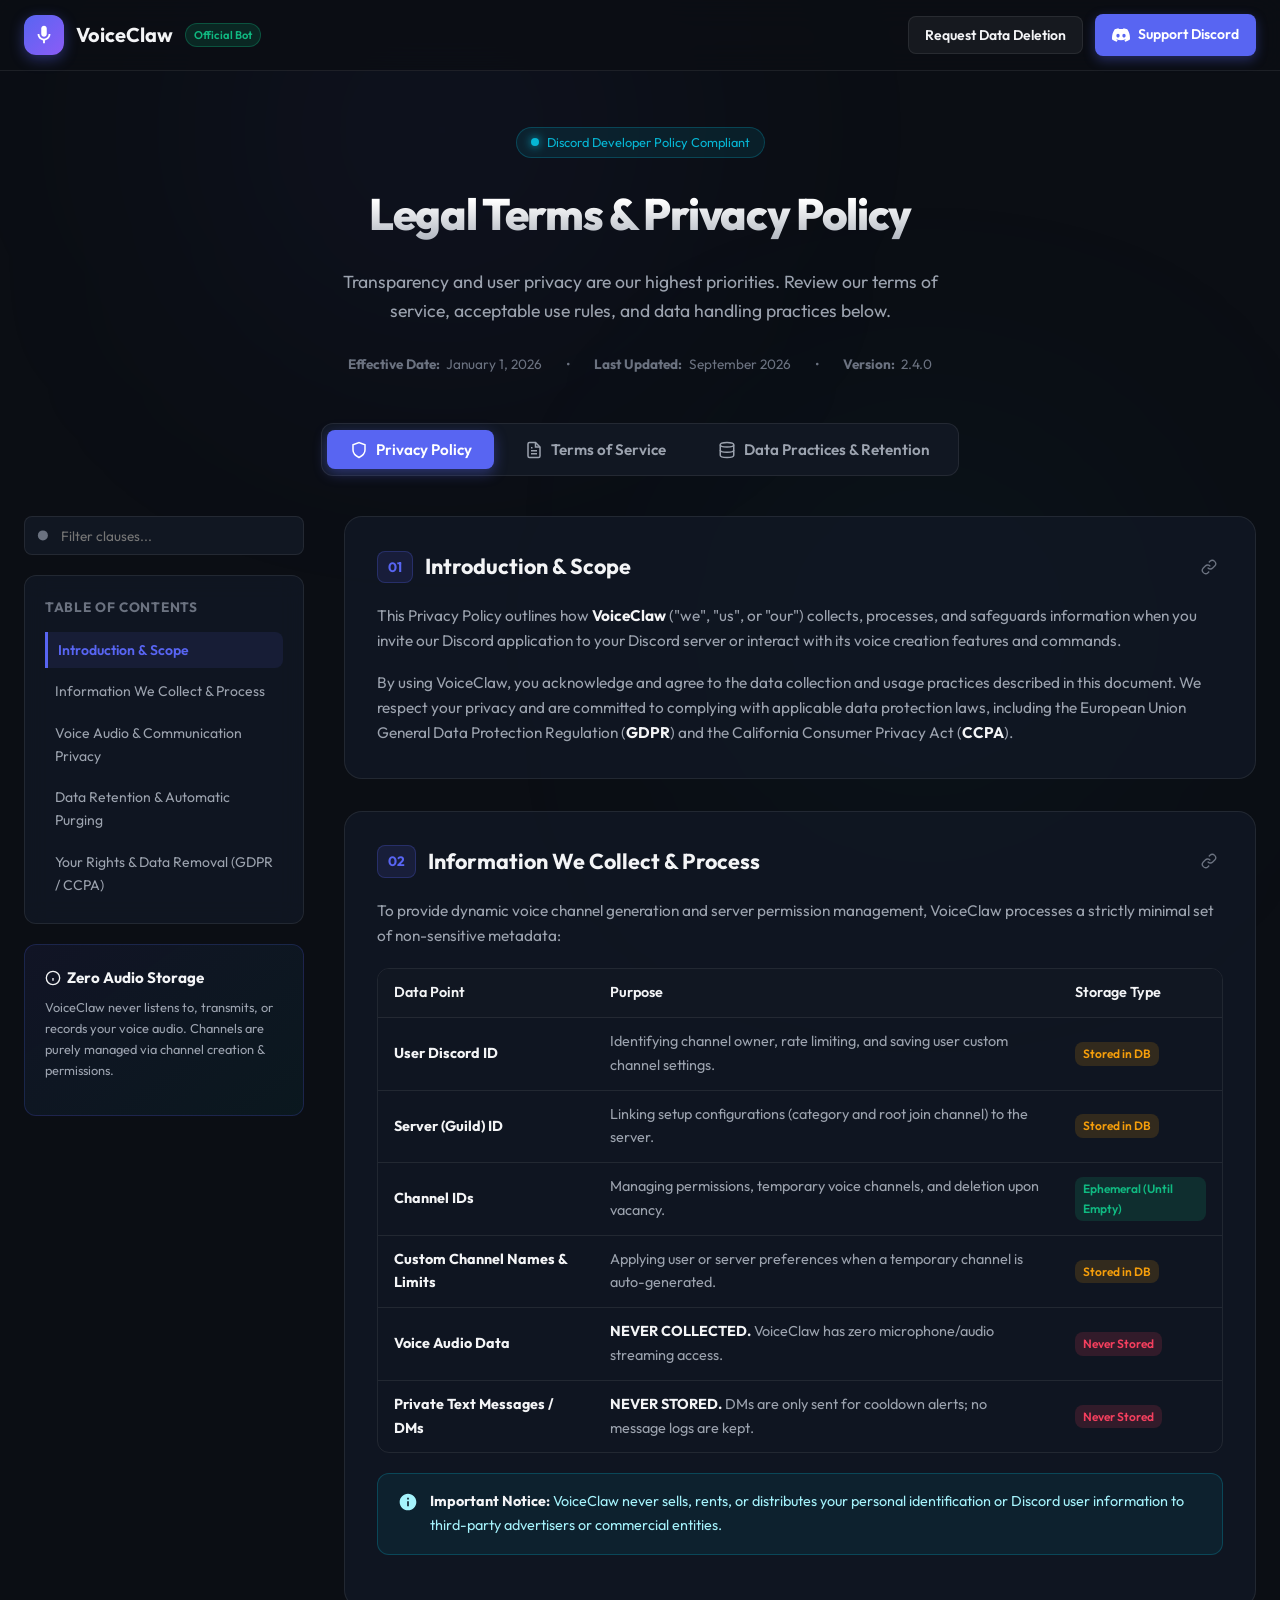
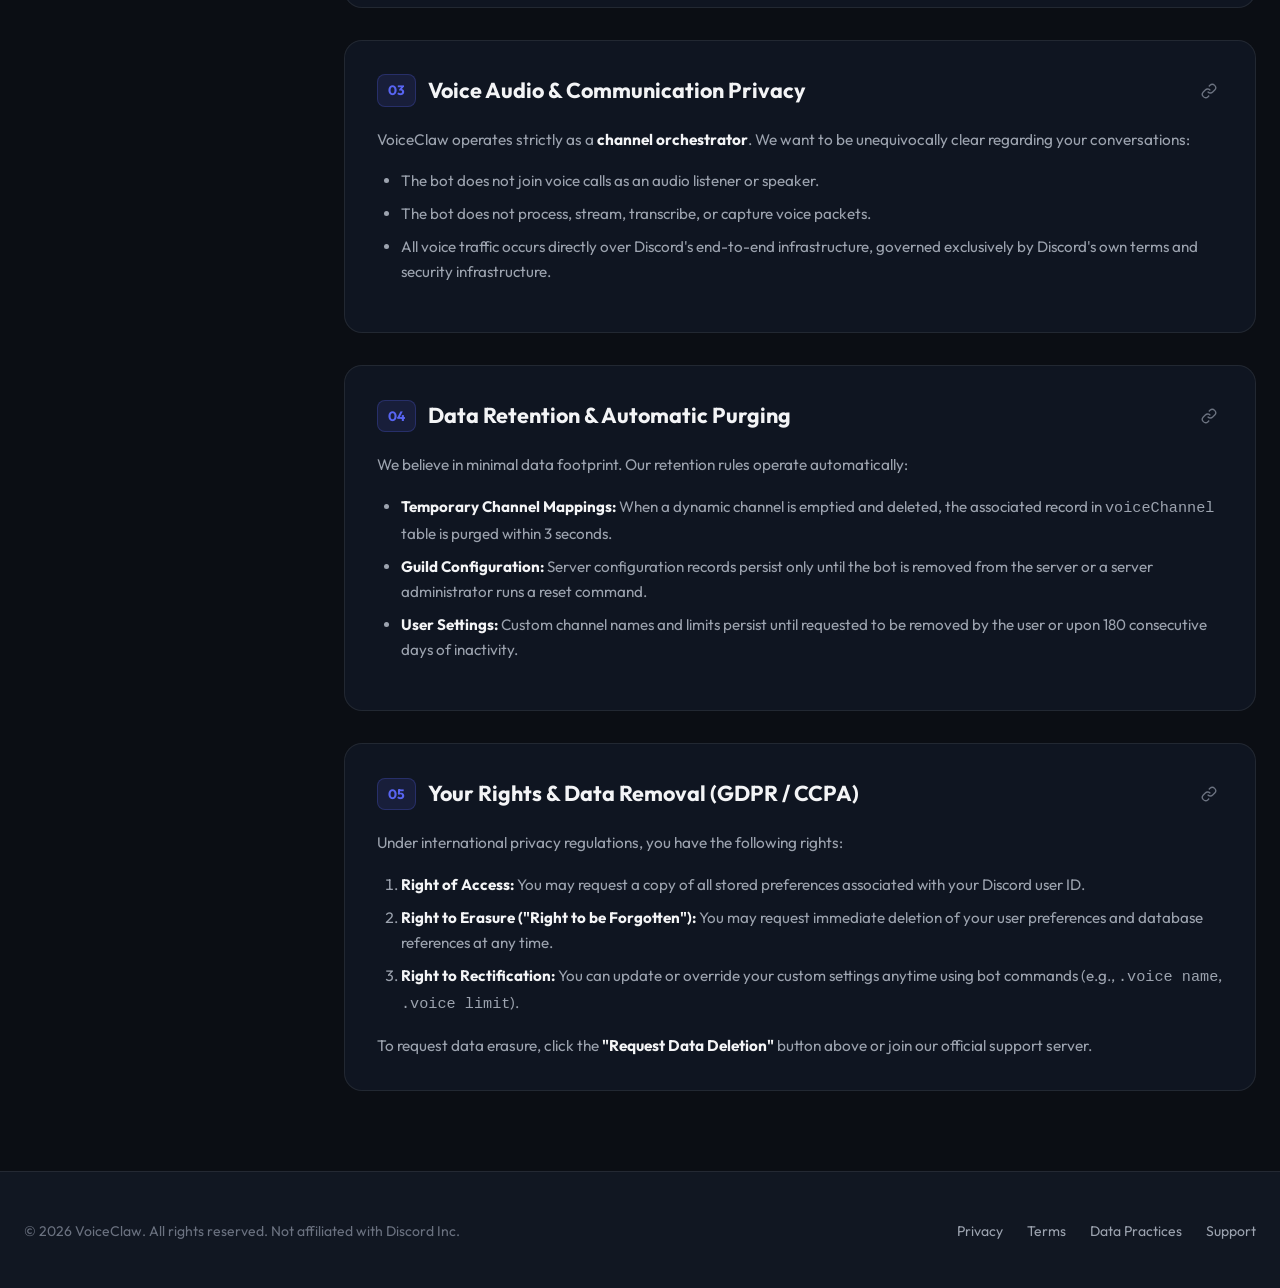
==== index.html @ e0d81328 "Move web files to root for direct Vercel hosting" ====
<!DOCTYPE html>
<html lang="en">
<head>
  <meta charset="UTF-8">
  <meta name="viewport" content="width=device-width, initial-scale=1.0">
  <title>VoiceClaw - Terms of Service & Privacy Policy</title>
  <meta name="description" content="Official Terms of Service and Privacy Policy for VoiceClaw Discord Bot. Learn how we handle your data, voice permissions, and privacy.">
  <link rel="preconnect" href="https://fonts.googleapis.com">
  <link rel="preconnect" href="https://fonts.gstatic.com" crossorigin>
  <link href="https://fonts.googleapis.com/css2?family=Outfit:wght@400;500;600;700;800&family=Inter:wght@400;500;600&display=swap" rel="stylesheet">
  <link rel="stylesheet" href="style.css">
</head>
<body>
  <div class="app-container">
    <!-- Navbar -->
    <header class="navbar">
      <div class="nav-inner">
        <a href="#" class="brand">
          <div class="brand-icon">
            <svg viewBox="0 0 24 24"><path d="M12 14c1.66 0 3-1.34 3-3V5c0-1.66-1.34-3-3-3S9 3.34 9 5v6c0 1.66 1.34 3 3 3z"/><path d="M17 11c0 2.76-2.24 5-5 5s-5-2.24-5-5H5c0 3.53 2.61 6.43 6 6.92V21h2v-3.08c3.39-.49 6-3.39 6-6.92h-2z"/></svg>
          </div>
          <span>VoiceClaw</span>
          <span class="brand-badge">Official Bot</span>
        </a>
        <div class="nav-actions">
          <button class="btn btn-secondary" id="btnOpenDataModal">Request Data Deletion</button>
          <a href="https://discord.gg/y9pgpbt" target="_blank" rel="noopener noreferrer" class="btn btn-primary">
            <svg width="18" height="18" viewBox="0 0 24 24" fill="currentColor"><path d="M20.317 4.37a19.791 19.791 0 0 0-4.885-1.515.074.074 0 0 0-.079.037c-.21.375-.444.864-.608 1.25a18.27 18.27 0 0 0-5.487 0 12.64 12.64 0 0 0-.617-1.25.077.077 0 0 0-.079-.037A19.736 19.736 0 0 0 3.677 4.37a.07.07 0 0 0-.032.027C.533 9.046-.32 13.58.099 18.057a.082.082 0 0 0 .031.057 19.9 19.9 0 0 0 5.993 3.03.078.078 0 0 0 .084-.028 14.09 14.09 0 0 0 1.226-1.994.076.076 0 0 0-.041-.106 13.107 13.107 0 0 1-1.872-.892.077.077 0 0 1-.008-.128 10.2 10.2 0 0 0 .372-.292.074.074 0 0 1 .077-.01c3.929 1.793 8.18 1.793 12.061 0a.074.074 0 0 1 .078.01c.12.098.246.198.373.292a.077.077 0 0 1-.006.127 12.299 12.299 0 0 1-1.873.893.077.077 0 0 0-.041.107c.36.698.772 1.362 1.225 1.993a.076.076 0 0 0 .084.028 19.839 19.839 0 0 0 6.002-3.03.077.077 0 0 0 .032-.054c.5-5.177-.838-9.674-3.549-13.66a.061.061 0 0 0-.031-.028zM8.02 15.33c-1.183 0-2.157-1.085-2.157-2.419 0-1.333.956-2.419 2.157-2.419 1.21 0 2.176 1.096 2.157 2.42 0 1.333-.956 2.418-2.157 2.418zm7.975 0c-1.183 0-2.157-1.085-2.157-2.419 0-1.333.955-2.419 2.157-2.419 1.21 0 2.176 1.096 2.157 2.42 0 1.333-.946 2.418-2.157 2.418z"/></svg>
            Support Discord
          </a>
        </div>
      </div>
    </header>

    <!-- Hero Section -->
    <section class="hero">
      <div class="hero-pill">
        <span class="pulse-dot"></span>
        Discord Developer Policy Compliant
      </div>
      <h1>Legal Terms & Privacy Policy</h1>
      <p>Transparency and user privacy are our highest priorities. Review our terms of service, acceptable use rules, and data handling practices below.</p>
      
      <div class="hero-meta">
        <span><strong>Effective Date:</strong> January 1, 2026</span>
        <span>•</span>
        <span><strong>Last Updated:</strong> September 2026</span>
        <span>•</span>
        <span><strong>Version:</strong> 2.4.0</span>
      </div>
    </section>

    <!-- Navigation Tabs -->
    <div class="tabs-wrapper">
      <div class="tabs-bar">
        <button class="tab-btn active" data-tab="privacy">
          <svg width="18" height="18" viewBox="0 0 24 24" fill="none" stroke="currentColor" stroke-width="2"><path d="M12 22s8-4 8-10V5l-8-3-8 3v7c0 6 8 10 8 10z"/></svg>
          Privacy Policy
        </button>
        <button class="tab-btn" data-tab="terms">
          <svg width="18" height="18" viewBox="0 0 24 24" fill="none" stroke="currentColor" stroke-width="2"><path d="M14 2H6a2 2 0 0 0-2 2v16a2 2 0 0 0 2 2h12a2 2 0 0 0 2-2V8z"/><polyline points="14 2 14 8 20 8"/><line x1="16" y1="13" x2="8" y2="13"/><line x1="16" y1="17" x2="8" y2="17"/><polyline points="10 9 9 9 8 9"/></svg>
          Terms of Service
        </button>
        <button class="tab-btn" data-tab="data-practices">
          <svg width="18" height="18" viewBox="0 0 24 24" fill="none" stroke="currentColor" stroke-width="2"><ellipse cx="12" cy="5" rx="9" ry="3"/><path d="M21 12c0 1.66-4 3-9 3s-9-1.34-9-3"/><path d="M3 5v14c0 1.66 4 3 9 3s9-1.34 9-3V5"/></svg>
          Data Practices & Retention
        </button>
      </div>
    </div>

    <!-- Main Content Layout -->
    <main class="content-layout">
      <!-- Sticky Sidebar -->
      <aside class="sidebar">
        <div class="search-box">
          <svg viewBox="0 0 24 24"><circle cx="11" cy="11" r="8"/><line x1="21" y1="21" x2="16.65" y2="16.65"/></svg>
          <input type="text" id="policySearch" placeholder="Filter clauses...">
        </div>

        <div class="toc-card">
          <h3 id="tocTitle">Table of Contents</h3>
          <ul class="toc-list" id="tocList">
            <!-- Dynamic TOC items populated via JS -->
          </ul>
        </div>

        <div class="sidebar-summary-card">
          <h4>
            <svg width="16" height="16" viewBox="0 0 24 24" fill="none" stroke="currentColor" stroke-width="2"><circle cx="12" cy="12" r="10"/><line x1="12" y1="16" x2="12" y2="12"/><line x1="12" y1="8" x2="12.01" y2="8"/></svg>
            Zero Audio Storage
          </h4>
          <p>VoiceClaw never listens to, transmits, or records your voice audio. Channels are purely managed via channel creation & permissions.</p>
        </div>
      </aside>

      <!-- Document Content Panels -->
      <div class="document-container">
        
        <!-- PRIVACY POLICY PANE -->
        <section class="doc-pane active" id="pane-privacy">
          
          <div class="policy-card" id="priv-intro">
            <div class="card-header">
              <div class="card-title-group">
                <span class="section-number">01</span>
                <h2>Introduction & Scope</h2>
              </div>
              <button class="copy-anchor" title="Copy Section Link" data-anchor="priv-intro">
                <svg width="16" height="16" viewBox="0 0 24 24" fill="none" stroke="currentColor" stroke-width="2"><path d="M10 13a5 5 0 0 0 7.54.54l3-3a5 5 0 0 0-7.07-7.07l-1.72 1.71"/><path d="M14 11a5 5 0 0 0-7.54-.54l-3 3a5 5 0 0 0 7.07 7.07l1.71-1.71"/></svg>
              </button>
            </div>
            <div class="card-body">
              <p>This Privacy Policy outlines how <strong>VoiceClaw</strong> ("we", "us", or "our") collects, processes, and safeguards information when you invite our Discord application to your Discord server or interact with its voice creation features and commands.</p>
              <p>By using VoiceClaw, you acknowledge and agree to the data collection and usage practices described in this document. We respect your privacy and are committed to complying with applicable data protection laws, including the European Union General Data Protection Regulation (<strong>GDPR</strong>) and the California Consumer Privacy Act (<strong>CCPA</strong>).</p>
            </div>
          </div>

          <div class="policy-card" id="priv-data-collected">
            <div class="card-header">
              <div class="card-title-group">
                <span class="section-number">02</span>
                <h2>Information We Collect & Process</h2>
              </div>
              <button class="copy-anchor" title="Copy Section Link" data-anchor="priv-data-collected">
                <svg width="16" height="16" viewBox="0 0 24 24" fill="none" stroke="currentColor" stroke-width="2"><path d="M10 13a5 5 0 0 0 7.54.54l3-3a5 5 0 0 0-7.07-7.07l-1.72 1.71"/><path d="M14 11a5 5 0 0 0-7.54-.54l-3 3a5 5 0 0 0 7.07 7.07l1.71-1.71"/></svg>
              </button>
            </div>
            <div class="card-body">
              <p>To provide dynamic voice channel generation and server permission management, VoiceClaw processes a strictly minimal set of non-sensitive metadata:</p>
              <div class="data-table-container">
                <table class="data-table">
                  <thead>
                    <tr>
                      <th>Data Point</th>
                      <th>Purpose</th>
                      <th>Storage Type</th>
                    </tr>
                  </thead>
                  <tbody>
                    <tr>
                      <td><strong>User Discord ID</strong></td>
                      <td>Identifying channel owner, rate limiting, and saving user custom channel settings.</td>
                      <td><span class="tag tag-stored">Stored in DB</span></td>
                    </tr>
                    <tr>
                      <td><strong>Server (Guild) ID</strong></td>
                      <td>Linking setup configurations (category and root join channel) to the server.</td>
                      <td><span class="tag tag-stored">Stored in DB</span></td>
                    </tr>
                    <tr>
                      <td><strong>Channel IDs</strong></td>
                      <td>Managing permissions, temporary voice channels, and deletion upon vacancy.</td>
                      <td><span class="tag tag-ephemeral">Ephemeral (Until Empty)</span></td>
                    </tr>
                    <tr>
                      <td><strong>Custom Channel Names & Limits</strong></td>
                      <td>Applying user or server preferences when a temporary channel is auto-generated.</td>
                      <td><span class="tag tag-stored">Stored in DB</span></td>
                    </tr>
                    <tr>
                      <td><strong>Voice Audio Data</strong></td>
                      <td><strong>NEVER COLLECTED.</strong> VoiceClaw has zero microphone/audio streaming access.</td>
                      <td><span class="tag tag-never">Never Stored</span></td>
                    </tr>
                    <tr>
                      <td><strong>Private Text Messages / DMs</strong></td>
                      <td><strong>NEVER STORED.</strong> DMs are only sent for cooldown alerts; no message logs are kept.</td>
                      <td><span class="tag tag-never">Never Stored</span></td>
                    </tr>
                  </tbody>
                </table>
              </div>
              <div class="callout callout-info">
                <svg viewBox="0 0 24 24" fill="currentColor"><path d="M12 2C6.48 2 2 6.48 2 12s4.48 10 10 10 10-4.48 10-10S17.52 2 12 2zm1 15h-2v-6h2v6zm0-8h-2V7h2v2z"/></svg>
                <div><strong>Important Notice:</strong> VoiceClaw never sells, rents, or distributes your personal identification or Discord user information to third-party advertisers or commercial entities.</div>
              </div>
            </div>
          </div>

          <div class="policy-card" id="priv-audio-statement">
            <div class="card-header">
              <div class="card-title-group">
                <span class="section-number">03</span>
                <h2>Voice Audio & Communication Privacy</h2>
              </div>
              <button class="copy-anchor" title="Copy Section Link" data-anchor="priv-audio-statement">
                <svg width="16" height="16" viewBox="0 0 24 24" fill="none" stroke="currentColor" stroke-width="2"><path d="M10 13a5 5 0 0 0 7.54.54l3-3a5 5 0 0 0-7.07-7.07l-1.72 1.71"/><path d="M14 11a5 5 0 0 0-7.54-.54l-3 3a5 5 0 0 0 7.07 7.07l1.71-1.71"/></svg>
              </button>
            </div>
            <div class="card-body">
              <p>VoiceClaw operates strictly as a <strong>channel orchestrator</strong>. We want to be unequivocally clear regarding your conversations:</p>
              <ul>
                <li>The bot does not join voice calls as an audio listener or speaker.</li>
                <li>The bot does not process, stream, transcribe, or capture voice packets.</li>
                <li>All voice traffic occurs directly over Discord's end-to-end infrastructure, governed exclusively by Discord's own terms and security infrastructure.</li>
              </ul>
            </div>
          </div>

          <div class="policy-card" id="priv-data-retention">
            <div class="card-header">
              <div class="card-title-group">
                <span class="section-number">04</span>
                <h2>Data Retention & Automatic Purging</h2>
              </div>
              <button class="copy-anchor" title="Copy Section Link" data-anchor="priv-data-retention">
                <svg width="16" height="16" viewBox="0 0 24 24" fill="none" stroke="currentColor" stroke-width="2"><path d="M10 13a5 5 0 0 0 7.54.54l3-3a5 5 0 0 0-7.07-7.07l-1.72 1.71"/><path d="M14 11a5 5 0 0 0-7.54-.54l-3 3a5 5 0 0 0 7.07 7.07l1.71-1.71"/></svg>
              </button>
            </div>
            <div class="card-body">
              <p>We believe in minimal data footprint. Our retention rules operate automatically:</p>
              <ul>
                <li><strong>Temporary Channel Mappings:</strong> When a dynamic channel is emptied and deleted, the associated record in <code>voiceChannel</code> table is purged within 3 seconds.</li>
                <li><strong>Guild Configuration:</strong> Server configuration records persist only until the bot is removed from the server or a server administrator runs a reset command.</li>
                <li><strong>User Settings:</strong> Custom channel names and limits persist until requested to be removed by the user or upon 180 consecutive days of inactivity.</li>
              </ul>
            </div>
          </div>

          <div class="policy-card" id="priv-user-rights">
            <div class="card-header">
              <div class="card-title-group">
                <span class="section-number">05</span>
                <h2>Your Rights & Data Removal (GDPR / CCPA)</h2>
              </div>
              <button class="copy-anchor" title="Copy Section Link" data-anchor="priv-user-rights">
                <svg width="16" height="16" viewBox="0 0 24 24" fill="none" stroke="currentColor" stroke-width="2"><path d="M10 13a5 5 0 0 0 7.54.54l3-3a5 5 0 0 0-7.07-7.07l-1.72 1.71"/><path d="M14 11a5 5 0 0 0-7.54-.54l-3 3a5 5 0 0 0 7.07 7.07l1.71-1.71"/></svg>
              </button>
            </div>
            <div class="card-body">
              <p>Under international privacy regulations, you have the following rights:</p>
              <ol>
                <li><strong>Right of Access:</strong> You may request a copy of all stored preferences associated with your Discord user ID.</li>
                <li><strong>Right to Erasure ("Right to be Forgotten"):</strong> You may request immediate deletion of your user preferences and database references at any time.</li>
                <li><strong>Right to Rectification:</strong> You can update or override your custom settings anytime using bot commands (e.g., <code>.voice name</code>, <code>.voice limit</code>).</li>
              </ol>
              <p>To request data erasure, click the <strong>"Request Data Deletion"</strong> button above or join our official support server.</p>
            </div>
          </div>

        </section>

        <!-- TERMS OF SERVICE PANE -->
        <section class="doc-pane" id="pane-terms">
          
          <div class="policy-card" id="terms-agreement">
            <div class="card-header">
              <div class="card-title-group">
                <span class="section-number">01</span>
                <h2>Agreement to Terms</h2>
              </div>
              <button class="copy-anchor" title="Copy Section Link" data-anchor="terms-agreement">
                <svg width="16" height="16" viewBox="0 0 24 24" fill="none" stroke="currentColor" stroke-width="2"><path d="M10 13a5 5 0 0 0 7.54.54l3-3a5 5 0 0 0-7.07-7.07l-1.72 1.71"/><path d="M14 11a5 5 0 0 0-7.54-.54l-3 3a5 5 0 0 0 7.07 7.07l1.71-1.71"/></svg>
              </button>
            </div>
            <div class="card-body">
              <p>By adding the <strong>VoiceClaw</strong> bot to your Discord server or utilizing its features, commands, and automated voice channels, you agree to be bound by these Terms of Service. If you disagree with any part of these terms, you must remove the bot from your server and cease use of the service immediately.</p>
              <p>These terms operate alongside and subject to <a href="https://discord.com/terms" target="_blank" rel="noopener noreferrer" style="color:var(--accent-discord);">Discord's Terms of Service</a> and <a href="https://discord.com/guidelines" target="_blank" rel="noopener noreferrer" style="color:var(--accent-discord);">Discord's Community Guidelines</a>.</p>
            </div>
          </div>

          <div class="policy-card" id="terms-acceptable-use">
            <div class="card-header">
              <div class="card-title-group">
                <span class="section-number">02</span>
                <h2>Acceptable Use & Prohibited Conduct</h2>
              </div>
              <button class="copy-anchor" title="Copy Section Link" data-anchor="terms-acceptable-use">
                <svg width="16" height="16" viewBox="0 0 24 24" fill="none" stroke="currentColor" stroke-width="2"><path d="M10 13a5 5 0 0 0 7.54.54l3-3a5 5 0 0 0-7.07-7.07l-1.72 1.71"/><path d="M14 11a5 5 0 0 0-7.54-.54l-3 3a5 5 0 0 0 7.07 7.07l1.71-1.71"/></svg>
              </button>
            </div>
            <div class="card-body">
              <p>When using VoiceClaw, you agree not to engage in any of the following activities:</p>
              <ul>
                <li><strong>Abuse & Spamming:</strong> Rapidly triggering join-to-create channels with automated scripts or macros in order to crash the bot, spam server audit logs, or flood Discord API rate limits.</li>
                <li><strong>Harmful or Illegal Content:</strong> Setting temporary voice channel names containing hate speech, harassment, sexually explicit wording, promotion of self-harm, or illegal material.</li>
                <li><strong>Reverse Engineering:</strong> Attempting to disrupt, exploit, inject malicious SQL code, or circumvent the bot's cooldown restrictions.</li>
                <li><strong>Violation of Discord Guidelines:</strong> Using VoiceClaw channels to host or facilitate activities that violate Discord Community Guidelines.</li>
              </ul>
              <div class="callout callout-warning">
                <svg viewBox="0 0 24 24" fill="currentColor"><path d="M1 21h22L12 2 1 21zm12-3h-2v-2h2v2zm0-4h-2v-4h2v4z"/></svg>
                <div>Violating acceptable use rules may result in server blacklisting, bot command timeouts, or referral to Discord Trust & Safety.</div>
              </div>
            </div>
          </div>

          <div class="policy-card" id="terms-owner-responsibility">
            <div class="card-header">
              <div class="card-title-group">
                <span class="section-number">03</span>
                <h2>Server Owner Responsibilities</h2>
              </div>
              <button class="copy-anchor" title="Copy Section Link" data-anchor="terms-owner-responsibility">
                <svg width="16" height="16" viewBox="0 0 24 24" fill="none" stroke="currentColor" stroke-width="2"><path d="M10 13a5 5 0 0 0 7.54.54l3-3a5 5 0 0 0-7.07-7.07l-1.72 1.71"/><path d="M14 11a5 5 0 0 0-7.54-.54l-3 3a5 5 0 0 0 7.07 7.07l1.71-1.71"/></svg>
              </button>
            </div>
            <div class="card-body">
              <p>Server owners and administrators are solely responsible for:</p>
              <ul>
                <li>Granting the bot adequate permissions (Manage Channels, Move Members, View Channels) necessary for proper execution.</li>
                <li>Moderating the names and behavior of users inside channels created within their server.</li>
                <li>Ensuring their server rules align with acceptable usage of dynamic voice channels.</li>
              </ul>
            </div>
          </div>

          <div class="policy-card" id="terms-availability">
            <div class="card-header">
              <div class="card-title-group">
                <span class="section-number">04</span>
                <h2>Service Availability & Modifications</h2>
              </div>
              <button class="copy-anchor" title="Copy Section Link" data-anchor="terms-availability">
                <svg width="16" height="16" viewBox="0 0 24 24" fill="none" stroke="currentColor" stroke-width="2"><path d="M10 13a5 5 0 0 0 7.54.54l3-3a5 5 0 0 0-7.07-7.07l-1.72 1.71"/><path d="M14 11a5 5 0 0 0-7.54-.54l-3 3a5 5 0 0 0 7.07 7.07l1.71-1.71"/></svg>
              </button>
            </div>
            <div class="card-body">
              <p>VoiceClaw is provided on an "as is" and "as available" basis. While we strive for 99.9% uptime, we do not guarantee uninterrupted, bug-free, or continuous operation. Service may be temporarily paused for maintenance, database optimization, or Discord API outages.</p>
              <p>We reserve the right to modify, upgrade, or deprecate features of the bot at our discretion without prior individual notice.</p>
            </div>
          </div>

          <div class="policy-card" id="terms-liability">
            <div class="card-header">
              <div class="card-title-group">
                <span class="section-number">05</span>
                <h2>Limitation of Liability</h2>
              </div>
              <button class="copy-anchor" title="Copy Section Link" data-anchor="terms-liability">
                <svg width="16" height="16" viewBox="0 0 24 24" fill="none" stroke="currentColor" stroke-width="2"><path d="M10 13a5 5 0 0 0 7.54.54l3-3a5 5 0 0 0-7.07-7.07l-1.72 1.71"/><path d="M14 11a5 5 0 0 0-7.54-.54l-3 3a5 5 0 0 0 7.07 7.07l1.71-1.71"/></svg>
              </button>
            </div>
            <div class="card-body">
              <p>To the maximum extent permitted by applicable law, the developers and maintainers of VoiceClaw shall not be held liable for any direct, indirect, incidental, special, or consequential damages resulting from:</p>
              <ul>
                <li>The use or inability to use the bot.</li>
                <li>Accidental channel deletion or permission misconfigurations executed by server staff.</li>
                <li>Discord API outages or interruptions beyond our control.</li>
              </ul>
            </div>
          </div>

        </section>

        <!-- DATA PRACTICES PANE -->
        <section class="doc-pane" id="pane-data-practices">
          
          <div class="policy-card" id="sec-architecture">
            <div class="card-header">
              <div class="card-title-group">
                <span class="section-number">01</span>
                <h2>Database Architecture & Security</h2>
              </div>
              <button class="copy-anchor" title="Copy Section Link" data-anchor="sec-architecture">
                <svg width="16" height="16" viewBox="0 0 24 24" fill="none" stroke="currentColor" stroke-width="2"><path d="M10 13a5 5 0 0 0 7.54.54l3-3a5 5 0 0 0-7.07-7.07l-1.72 1.71"/><path d="M14 11a5 5 0 0 0-7.54-.54l-3 3a5 5 0 0 0 7.07 7.07l1.71-1.71"/></svg>
              </button>
            </div>
            <div class="card-body">
              <p>The bot stores relational metadata in an isolated, secure database. Access is strictly restricted to automated bot operations using parameterized queries, preventing SQL injection vulnerabilities.</p>
              <div class="callout callout-success">
                <svg viewBox="0 0 24 24" fill="currentColor"><path d="M12 1L3 5v6c0 5.55 3.84 10.74 9 12 5.16-1.26 9-6.45 9-12V5l-9-4zm-2 16l-4-4 1.41-1.41L10 14.17l6.59-6.59L18 9l-8 8z"/></svg>
                <div>No plaintext passwords, sensitive Discord tokens, or payment details are ever touched or stored by VoiceClaw.</div>
              </div>
            </div>
          </div>

          <div class="policy-card" id="sec-permissions">
            <div class="card-header">
              <div class="card-title-group">
                <span class="section-number">02</span>
                <h2>Discord Bot Permissions Explained</h2>
              </div>
              <button class="copy-anchor" title="Copy Section Link" data-anchor="sec-permissions">
                <svg width="16" height="16" viewBox="0 0 24 24" fill="none" stroke="currentColor" stroke-width="2"><path d="M10 13a5 5 0 0 0 7.54.54l3-3a5 5 0 0 0-7.07-7.07l-1.72 1.71"/><path d="M14 11a5 5 0 0 0-7.54-.54l-3 3a5 5 0 0 0 7.07 7.07l1.71-1.71"/></svg>
              </button>
            </div>
            <div class="card-body">
              <p>When inviting VoiceClaw, the bot requests specific Discord OAuth2 permissions. Here is why each is required:</p>
              <ul>
                <li><strong>Manage Channels:</strong> Used to dynamically create temporary voice channels under your specified category and delete them once empty.</li>
                <li><strong>Move Members:</strong> Automatically moves the user from the "Join to Create" channel directly into their newly created temporary channel.</li>
                <li><strong>Manage Permissions:</strong> Allows the owner to run <code>.voice lock</code>, <code>.voice unlock</code>, <code>.voice permit</code>, and <code>.voice reject</code>.</li>
                <li><strong>Send Messages & Embed Links:</strong> Sends control instructions, embed guides, and responses to command executions.</li>
              </ul>
            </div>
          </div>

          <div class="policy-card" id="sec-contact">
            <div class="card-header">
              <div class="card-title-group">
                <span class="section-number">03</span>
                <h2>Contact Information</h2>
              </div>
              <button class="copy-anchor" title="Copy Section Link" data-anchor="sec-contact">
                <svg width="16" height="16" viewBox="0 0 24 24" fill="none" stroke="currentColor" stroke-width="2"><path d="M10 13a5 5 0 0 0 7.54.54l3-3a5 5 0 0 0-7.07-7.07l-1.72 1.71"/><path d="M14 11a5 5 0 0 0-7.54-.54l-3 3a5 5 0 0 0 7.07 7.07l1.71-1.71"/></svg>
              </button>
            </div>
            <div class="card-body">
              <p>For inquiries, bug reports, or legal notices regarding these Terms or our Privacy Policy, please join our Discord support community or submit an inquiry through our developer portal:</p>
              <ul>
                <li><strong>Support Server:</strong> <a href="https://discord.gg/y9pgpbt" target="_blank" rel="noopener noreferrer" style="color:var(--accent-discord);">discord.gg/y9pgpbt</a></li>
                <li><strong>Official Web:</strong> <a href="https://voicemaster.xyz/" target="_blank" rel="noopener noreferrer" style="color:var(--accent-cyan);">voicemaster.xyz</a></li>
              </ul>
            </div>
          </div>

        </section>

      </div>
    </main>

    <!-- Data Deletion Modal -->
    <div class="modal-overlay" id="dataModal">
      <div class="modal-box">
        <div class="modal-header">
          <h3>Request Data Deletion</h3>
          <button class="modal-close" id="btnCloseDataModal">&times;</button>
        </div>
        <p style="color: var(--text-muted); font-size: 0.92rem; margin-bottom: 1.25rem;">
          Under GDPR & CCPA, you have the right to request full erasure of all database records linked to your Discord User ID or Guild ID.
        </p>
        <div style="background: var(--bg-primary); border: 1px solid var(--border-color); border-radius: var(--radius-sm); padding: 1rem; margin-bottom: 1.5rem;">
          <label style="display:block; font-size: 0.8rem; font-weight: 600; color: var(--text-dim); margin-bottom: 0.4rem;">HOW TO REQUEST:</label>
          <p style="font-size: 0.88rem; color: var(--text-main); margin-bottom: 0.5rem;">1. Join our support server: <strong>discord.gg/y9pgpbt</strong></p>
          <p style="font-size: 0.88rem; color: var(--text-main); margin-bottom: 0.5rem;">2. Open a ticket in <code>#support</code></p>
          <p style="font-size: 0.88rem; color: var(--text-main);">3. Provide your 18-digit Discord Snowflake ID.</p>
        </div>
        <div style="display: flex; justify-content: flex-end; gap: 0.75rem;">
          <button class="btn btn-secondary" id="btnCancelModal">Close</button>
          <a href="https://discord.gg/y9pgpbt" target="_blank" rel="noopener noreferrer" class="btn btn-primary">Join Support Server</a>
        </div>
      </div>
    </div>

    <!-- Toast Notification -->
    <div class="toast" id="toast">
      <svg width="18" height="18" viewBox="0 0 24 24" fill="none" stroke="currentColor" stroke-width="2"><path d="M20 6L9 17l-5-5"/></svg>
      <span id="toastMsg">Link copied to clipboard!</span>
    </div>

    <!-- Footer -->
    <footer class="footer">
      <div class="footer-inner">
        <div>
          © 2026 VoiceClaw. All rights reserved. Not affiliated with Discord Inc.
        </div>
        <div class="footer-links">
          <a href="#pane-privacy" class="footer-nav" data-tab="privacy">Privacy</a>
          <a href="#pane-terms" class="footer-nav" data-tab="terms">Terms</a>
          <a href="#pane-data-practices" class="footer-nav" data-tab="data-practices">Data Practices</a>
          <a href="https://discord.gg/y9pgpbt" target="_blank" rel="noopener noreferrer">Support</a>
        </div>
      </div>
    </footer>
  </div>

  <script src="script.js"></script>
</body>
</html>
---- style.css ----
:root {
  --bg-primary: #0b0e14;
  --bg-secondary: #111722;
  --bg-card: rgba(18, 24, 38, 0.75);
  --bg-card-hover: rgba(26, 34, 52, 0.85);
  --border-color: rgba(255, 255, 255, 0.08);
  --border-focus: rgba(88, 101, 242, 0.5);
  
  --text-main: #f3f4f6;
  --text-muted: #9ca3af;
  --text-dim: #6b7280;
  
  --accent-discord: #5865f2;
  --accent-discord-hover: #4752c4;
  --accent-cyan: #06b6d4;
  --accent-emerald: #10b981;
  --accent-amber: #f59e0b;
  --accent-rose: #f43f5e;
  
  --radius-sm: 8px;
  --radius-md: 12px;
  --radius-lg: 18px;
  --radius-full: 9999px;
  
  --shadow-sm: 0 2px 8px rgba(0, 0, 0, 0.3);
  --shadow-md: 0 8px 24px rgba(0, 0, 0, 0.45);
  --shadow-glow: 0 0 30px rgba(88, 101, 242, 0.2);
  
  --transition: all 0.25s cubic-bezier(0.16, 1, 0.3, 1);
  --font-family: 'Outfit', 'Inter', -apple-system, BlinkMacSystemFont, 'Segoe UI', Roboto, sans-serif;
}

* {
  margin: 0;
  padding: 0;
  box-sizing: border-box;
}

html {
  scroll-behavior: smooth;
}

body {
  font-family: var(--font-family);
  background-color: var(--bg-primary);
  color: var(--text-main);
  line-height: 1.65;
  overflow-x: hidden;
  min-height: 100vh;
  display: flex;
  flex-direction: column;
  position: relative;
}

/* Background Ambient Glows */
body::before, body::after {
  content: '';
  position: fixed;
  border-radius: 50%;
  pointer-events: none;
  z-index: 0;
  filter: blur(140px);
}

body::before {
  top: -120px;
  left: 15%;
  width: 500px;
  height: 500px;
  background: radial-gradient(circle, rgba(88, 101, 242, 0.15) 0%, transparent 70%);
}

body::after {
  bottom: 5%;
  right: 10%;
  width: 450px;
  height: 450px;
  background: radial-gradient(circle, rgba(6, 182, 212, 0.12) 0%, transparent 70%);
}

/* App Container */
.app-container {
  position: relative;
  z-index: 1;
  display: flex;
  flex-direction: column;
  min-height: 100vh;
}

/* Top Navigation Bar */
.navbar {
  position: sticky;
  top: 0;
  z-index: 100;
  background: rgba(11, 14, 20, 0.82);
  backdrop-filter: blur(16px);
  -webkit-backdrop-filter: blur(16px);
  border-bottom: 1px solid var(--border-color);
  padding: 0.85rem 1.5rem;
}

.nav-inner {
  max-width: 1280px;
  margin: 0 auto;
  display: flex;
  align-items: center;
  justify-content: space-between;
  gap: 1rem;
}

.brand {
  display: flex;
  align-items: center;
  gap: 0.75rem;
  text-decoration: none;
  color: var(--text-main);
  font-weight: 700;
  font-size: 1.25rem;
}

.brand-icon {
  width: 40px;
  height: 40px;
  background: linear-gradient(135deg, var(--accent-discord), #8b5cf6);
  border-radius: var(--radius-md);
  display: flex;
  align-items: center;
  justify-content: center;
  box-shadow: 0 4px 14px rgba(88, 101, 242, 0.4);
}

.brand-icon svg {
  width: 22px;
  height: 22px;
  fill: #ffffff;
}

.brand-badge {
  font-size: 0.7rem;
  background: rgba(16, 185, 129, 0.15);
  color: var(--accent-emerald);
  padding: 2px 8px;
  border-radius: var(--radius-full);
  border: 1px solid rgba(16, 185, 129, 0.3);
  font-weight: 600;
}

.nav-actions {
  display: flex;
  align-items: center;
  gap: 0.75rem;
}

.btn {
  display: inline-flex;
  align-items: center;
  gap: 0.5rem;
  font-family: inherit;
  font-size: 0.875rem;
  font-weight: 600;
  padding: 0.55rem 1rem;
  border-radius: var(--radius-sm);
  text-decoration: none;
  cursor: pointer;
  border: 1px solid transparent;
  transition: var(--transition);
}

.btn-secondary {
  background: rgba(255, 255, 255, 0.05);
  color: var(--text-main);
  border-color: var(--border-color);
}

.btn-secondary:hover {
  background: rgba(255, 255, 255, 0.1);
  border-color: rgba(255, 255, 255, 0.2);
}

.btn-primary {
  background: var(--accent-discord);
  color: #ffffff;
  box-shadow: 0 4px 12px rgba(88, 101, 242, 0.35);
}

.btn-primary:hover {
  background: var(--accent-discord-hover);
  box-shadow: 0 6px 18px rgba(88, 101, 242, 0.5);
  transform: translateY(-1px);
}

/* Hero Section */
.hero {
  padding: 3.5rem 1.5rem 2rem;
  text-align: center;
  max-width: 860px;
  margin: 0 auto;
}

.hero-pill {
  display: inline-flex;
  align-items: center;
  gap: 0.5rem;
  font-size: 0.8rem;
  color: var(--accent-cyan);
  background: rgba(6, 182, 212, 0.1);
  border: 1px solid rgba(6, 182, 212, 0.25);
  padding: 4px 14px;
  border-radius: var(--radius-full);
  margin-bottom: 1.25rem;
}

.hero-pill .pulse-dot {
  width: 8px;
  height: 8px;
  background-color: var(--accent-cyan);
  border-radius: 50%;
  box-shadow: 0 0 10px var(--accent-cyan);
  animation: pulse 2s infinite;
}

@keyframes pulse {
  0% { transform: scale(0.9); opacity: 0.8; }
  50% { transform: scale(1.3); opacity: 1; }
  100% { transform: scale(0.9); opacity: 0.8; }
}

.hero h1 {
  font-size: 2.75rem;
  font-weight: 800;
  letter-spacing: -0.03em;
  background: linear-gradient(180deg, #ffffff 30%, #9ca3af 100%);
  -webkit-background-clip: text;
  -webkit-text-fill-color: transparent;
  margin-bottom: 1rem;
}

.hero p {
  color: var(--text-muted);
  font-size: 1.1rem;
  max-width: 620px;
  margin: 0 auto 1.75rem;
}

.hero-meta {
  display: flex;
  align-items: center;
  justify-content: center;
  flex-wrap: wrap;
  gap: 1.5rem;
  font-size: 0.85rem;
  color: var(--text-dim);
}

.hero-meta span {
  display: flex;
  align-items: center;
  gap: 0.4rem;
}

/* Nav Tabs */
.tabs-wrapper {
  max-width: 1280px;
  margin: 1rem auto 0;
  padding: 0 1.5rem;
}

.tabs-bar {
  display: flex;
  align-items: center;
  gap: 0.5rem;
  background: var(--bg-secondary);
  padding: 0.35rem;
  border-radius: var(--radius-md);
  border: 1px solid var(--border-color);
  width: fit-content;
  margin: 0 auto 2.5rem;
}

.tab-btn {
  display: inline-flex;
  align-items: center;
  gap: 0.5rem;
  background: transparent;
  color: var(--text-muted);
  font-family: inherit;
  font-size: 0.95rem;
  font-weight: 600;
  border: none;
  padding: 0.65rem 1.4rem;
  border-radius: var(--radius-sm);
  cursor: pointer;
  transition: var(--transition);
}

.tab-btn:hover {
  color: var(--text-main);
}

.tab-btn.active {
  background: var(--accent-discord);
  color: #ffffff;
  box-shadow: 0 4px 14px rgba(88, 101, 242, 0.4);
}

/* Main Content Grid */
.content-layout {
  max-width: 1280px;
  margin: 0 auto;
  padding: 0 1.5rem 5rem;
  display: grid;
  grid-template-columns: 280px 1fr;
  gap: 2.5rem;
  position: relative;
}

/* Sidebar / Table of Contents */
.sidebar {
  position: sticky;
  top: 5rem;
  height: fit-content;
  max-height: calc(100vh - 7rem);
  overflow-y: auto;
  display: flex;
  flex-direction: column;
  gap: 1.25rem;
}

.search-box {
  position: relative;
}

.search-box input {
  width: 100%;
  background: var(--bg-secondary);
  border: 1px solid var(--border-color);
  color: var(--text-main);
  padding: 0.6rem 0.85rem 0.6rem 2.25rem;
  border-radius: var(--radius-sm);
  font-family: inherit;
  font-size: 0.85rem;
  outline: none;
  transition: var(--transition);
}

.search-box input:focus {
  border-color: var(--border-focus);
  box-shadow: 0 0 0 3px rgba(88, 101, 242, 0.15);
}

.search-box svg {
  position: absolute;
  left: 0.75rem;
  top: 50%;
  transform: translateY(-50%);
  width: 15px;
  height: 15px;
  fill: var(--text-dim);
}

.toc-card {
  background: var(--bg-card);
  backdrop-filter: blur(12px);
  border: 1px solid var(--border-color);
  border-radius: var(--radius-md);
  padding: 1.25rem;
}

.toc-card h3 {
  font-size: 0.85rem;
  font-weight: 700;
  text-transform: uppercase;
  letter-spacing: 0.05em;
  color: var(--text-dim);
  margin-bottom: 0.85rem;
}

.toc-list {
  list-style: none;
  display: flex;
  flex-direction: column;
  gap: 0.35rem;
}

.toc-link {
  display: flex;
  align-items: center;
  font-size: 0.875rem;
  color: var(--text-muted);
  text-decoration: none;
  padding: 0.4rem 0.6rem;
  border-radius: var(--radius-sm);
  transition: var(--transition);
}

.toc-link:hover {
  color: var(--text-main);
  background: rgba(255, 255, 255, 0.04);
}

.toc-link.active {
  color: var(--accent-discord);
  font-weight: 600;
  background: rgba(88, 101, 242, 0.1);
  border-left: 3px solid var(--accent-discord);
  border-radius: 0 var(--radius-sm) var(--radius-sm) 0;
}

.sidebar-summary-card {
  background: linear-gradient(145deg, rgba(88, 101, 242, 0.08), rgba(6, 182, 212, 0.06));
  border: 1px solid rgba(88, 101, 242, 0.2);
  border-radius: var(--radius-md);
  padding: 1.25rem;
}

.sidebar-summary-card h4 {
  font-size: 0.95rem;
  margin-bottom: 0.4rem;
  color: var(--text-main);
  display: flex;
  align-items: center;
  gap: 0.4rem;
}

.sidebar-summary-card p {
  font-size: 0.8rem;
  color: var(--text-muted);
  margin-bottom: 0.85rem;
}

/* Main Document Container */
.doc-pane {
  display: none;
  flex-direction: column;
  gap: 2rem;
  animation: fadeIn 0.3s ease-out forwards;
}

.doc-pane.active {
  display: flex;
}

@keyframes fadeIn {
  from { opacity: 0; transform: translateY(6px); }
  to { opacity: 1; transform: translateY(0); }
}

/* Clauses & Sections */
.policy-card {
  background: var(--bg-card);
  backdrop-filter: blur(12px);
  border: 1px solid var(--border-color);
  border-radius: var(--radius-lg);
  padding: 2rem;
  transition: var(--transition);
  position: relative;
  overflow: hidden;
}

.policy-card:hover {
  border-color: rgba(255, 255, 255, 0.15);
  box-shadow: var(--shadow-sm);
}

.policy-card::before {
  content: '';
  position: absolute;
  top: 0;
  left: 0;
  width: 4px;
  height: 100%;
  background: transparent;
  transition: var(--transition);
}

.policy-card:hover::before {
  background: var(--accent-discord);
}

.card-header {
  display: flex;
  align-items: center;
  justify-content: space-between;
  margin-bottom: 1.15rem;
  gap: 1rem;
}

.card-title-group {
  display: flex;
  align-items: center;
  gap: 0.75rem;
}

.section-number {
  font-size: 0.85rem;
  font-weight: 700;
  color: var(--accent-discord);
  background: rgba(88, 101, 242, 0.12);
  padding: 4px 10px;
  border-radius: var(--radius-sm);
  border: 1px solid rgba(88, 101, 242, 0.25);
}

.policy-card h2 {
  font-size: 1.35rem;
  font-weight: 700;
  color: var(--text-main);
}

.copy-anchor {
  background: transparent;
  border: none;
  cursor: pointer;
  padding: 6px;
  color: var(--text-dim);
  border-radius: var(--radius-sm);
  transition: var(--transition);
  display: flex;
  align-items: center;
  justify-content: center;
}

.copy-anchor:hover {
  color: var(--text-main);
  background: rgba(255, 255, 255, 0.08);
}

.card-body p {
  color: var(--text-muted);
  font-size: 0.96rem;
  margin-bottom: 1rem;
}

.card-body p:last-child {
  margin-bottom: 0;
}

.card-body ul, .card-body ol {
  margin: 0.75rem 0 1rem 1.5rem;
  color: var(--text-muted);
  font-size: 0.95rem;
}

.card-body li {
  margin-bottom: 0.5rem;
}

.card-body strong {
  color: var(--text-main);
}

/* Callout Boxes */
.callout {
  border-radius: var(--radius-md);
  padding: 1rem 1.25rem;
  margin: 1.25rem 0;
  display: flex;
  gap: 0.75rem;
  font-size: 0.9rem;
}

.callout-info {
  background: rgba(6, 182, 212, 0.08);
  border: 1px solid rgba(6, 182, 212, 0.25);
  color: #a5f3fc;
}

.callout-warning {
  background: rgba(245, 158, 11, 0.08);
  border: 1px solid rgba(245, 158, 11, 0.25);
  color: #fde68a;
}

.callout-success {
  background: rgba(16, 185, 129, 0.08);
  border: 1px solid rgba(16, 185, 129, 0.25);
  color: #a7f3d0;
}

.callout svg {
  width: 20px;
  height: 20px;
  flex-shrink: 0;
  margin-top: 2px;
}

/* Data Table */
.data-table-container {
  overflow-x: auto;
  margin: 1.25rem 0;
  border: 1px solid var(--border-color);
  border-radius: var(--radius-md);
}

.data-table {
  width: 100%;
  border-collapse: collapse;
  font-size: 0.9rem;
  text-align: left;
}

.data-table th {
  background: var(--bg-secondary);
  color: var(--text-main);
  padding: 0.75rem 1rem;
  font-weight: 600;
  border-bottom: 1px solid var(--border-color);
}

.data-table td {
  padding: 0.75rem 1rem;
  color: var(--text-muted);
  border-bottom: 1px solid var(--border-color);
}

.data-table tr:last-child td {
  border-bottom: none;
}

.data-table tr:hover td {
  background: rgba(255, 255, 255, 0.02);
}

.tag {
  display: inline-block;
  padding: 2px 8px;
  border-radius: var(--radius-sm);
  font-size: 0.75rem;
  font-weight: 600;
}

.tag-stored {
  background: rgba(245, 158, 11, 0.15);
  color: var(--accent-amber);
}

.tag-ephemeral {
  background: rgba(16, 185, 129, 0.15);
  color: var(--accent-emerald);
}

.tag-never {
  background: rgba(244, 63, 94, 0.15);
  color: var(--accent-rose);
}

/* Modal Popup */
.modal-overlay {
  position: fixed;
  inset: 0;
  background: rgba(0, 0, 0, 0.75);
  backdrop-filter: blur(8px);
  z-index: 200;
  display: none;
  align-items: center;
  justify-content: center;
  padding: 1.5rem;
}

.modal-overlay.open {
  display: flex;
}

.modal-box {
  background: var(--bg-secondary);
  border: 1px solid var(--border-color);
  border-radius: var(--radius-lg);
  max-width: 520px;
  width: 100%;
  padding: 2rem;
  box-shadow: var(--shadow-md);
  position: relative;
  animation: modalPop 0.25s ease-out;
}

@keyframes modalPop {
  from { transform: scale(0.95); opacity: 0; }
  to { transform: scale(1); opacity: 1; }
}

.modal-header {
  display: flex;
  align-items: center;
  justify-content: space-between;
  margin-bottom: 1.25rem;
}

.modal-header h3 {
  font-size: 1.25rem;
  color: var(--text-main);
}

.modal-close {
  background: transparent;
  border: none;
  cursor: pointer;
  color: var(--text-muted);
  font-size: 1.5rem;
  line-height: 1;
}

.modal-close:hover {
  color: var(--text-main);
}

/* Toast */
.toast {
  position: fixed;
  bottom: 2rem;
  right: 2rem;
  background: var(--bg-secondary);
  border: 1px solid var(--accent-emerald);
  color: #ffffff;
  padding: 0.75rem 1.25rem;
  border-radius: var(--radius-md);
  box-shadow: var(--shadow-md);
  font-size: 0.875rem;
  display: flex;
  align-items: center;
  gap: 0.6rem;
  z-index: 300;
  transform: translateY(100px);
  opacity: 0;
  pointer-events: none;
  transition: all 0.3s cubic-bezier(0.16, 1, 0.3, 1);
}

.toast.show {
  transform: translateY(0);
  opacity: 1;
}

/* Footer */
.footer {
  border-top: 1px solid var(--border-color);
  background: var(--bg-secondary);
  padding: 3rem 1.5rem;
  margin-top: auto;
}

.footer-inner {
  max-width: 1280px;
  margin: 0 auto;
  display: flex;
  align-items: center;
  justify-content: space-between;
  flex-wrap: wrap;
  gap: 1.5rem;
  color: var(--text-dim);
  font-size: 0.875rem;
}

.footer-links {
  display: flex;
  align-items: center;
  gap: 1.5rem;
}

.footer-links a {
  color: var(--text-muted);
  text-decoration: none;
  transition: var(--transition);
}

.footer-links a:hover {
  color: var(--text-main);
}

/* Responsive */
@media (max-width: 900px) {
  .content-layout {
    grid-template-columns: 1fr;
  }
  .sidebar {
    display: none;
  }
  .hero h1 {
    font-size: 2.2rem;
  }
  .tabs-bar {
    width: 100%;
    justify-content: center;
  }
}
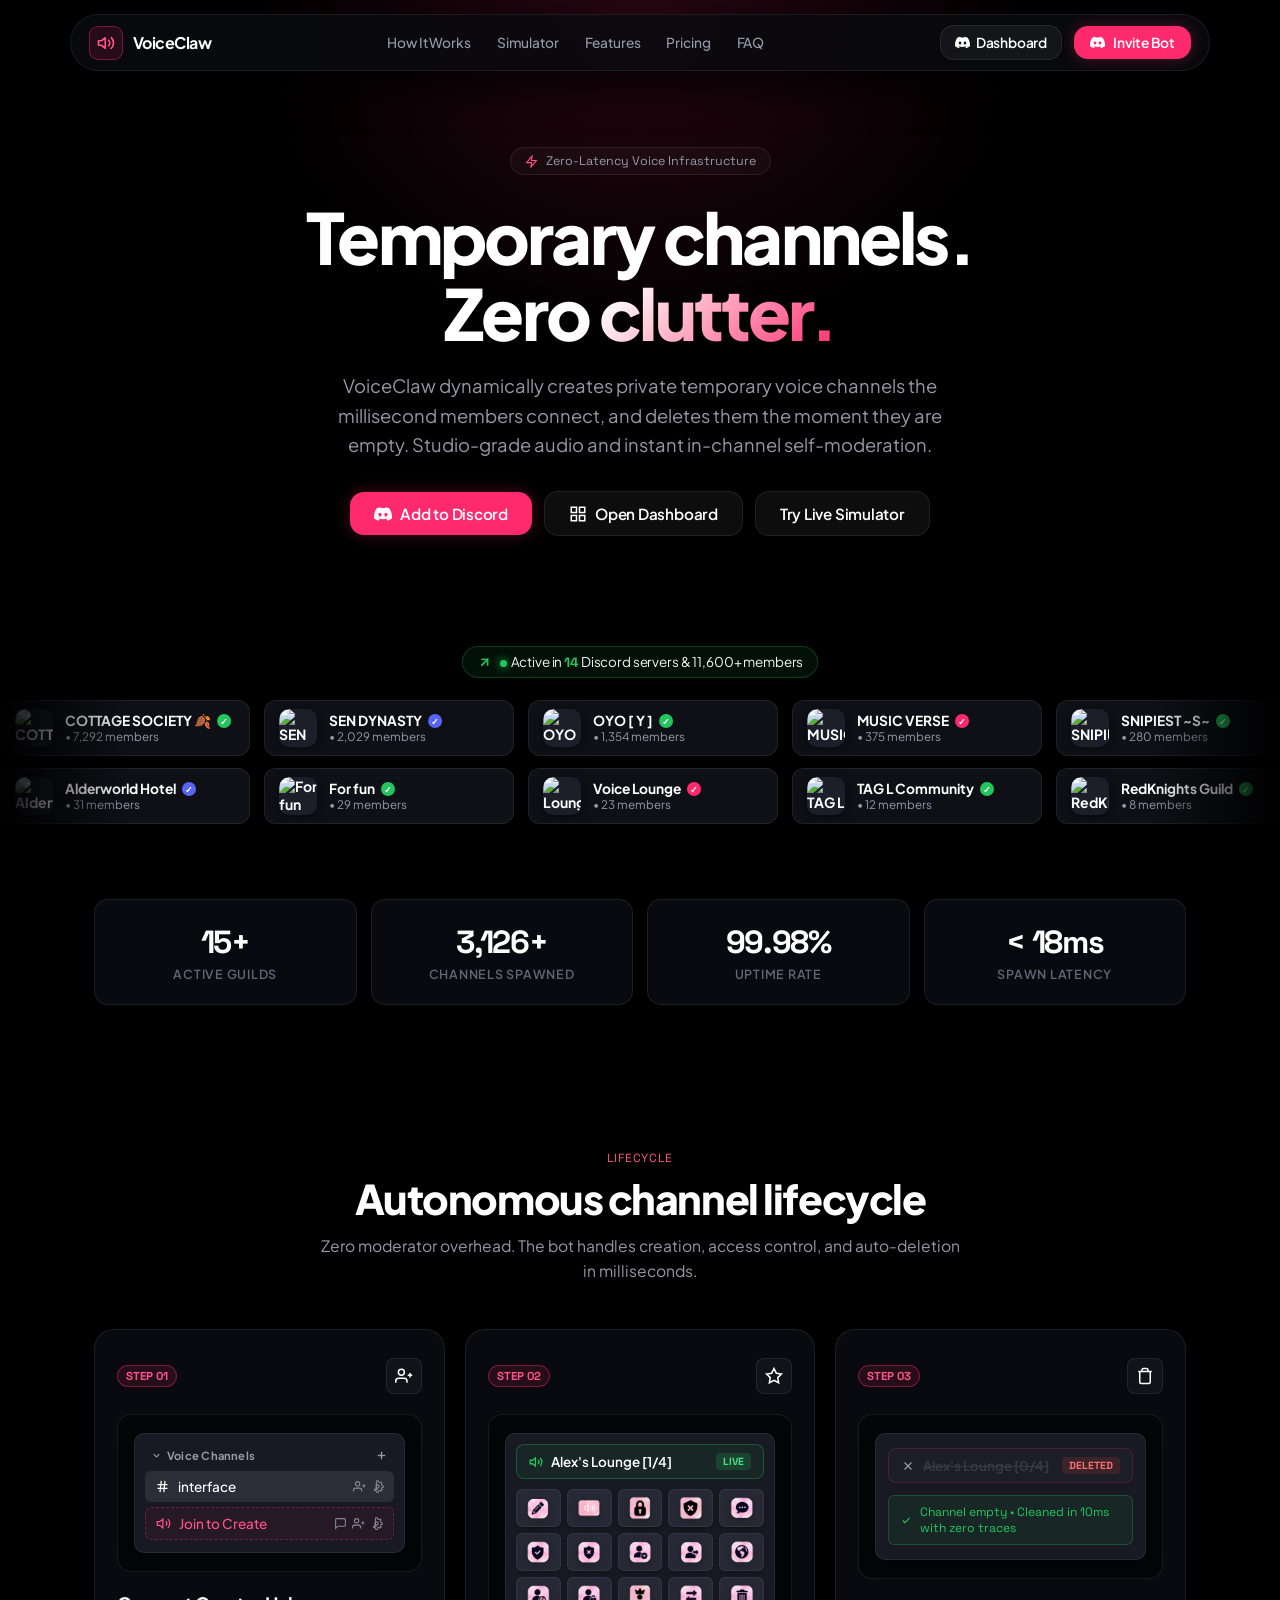
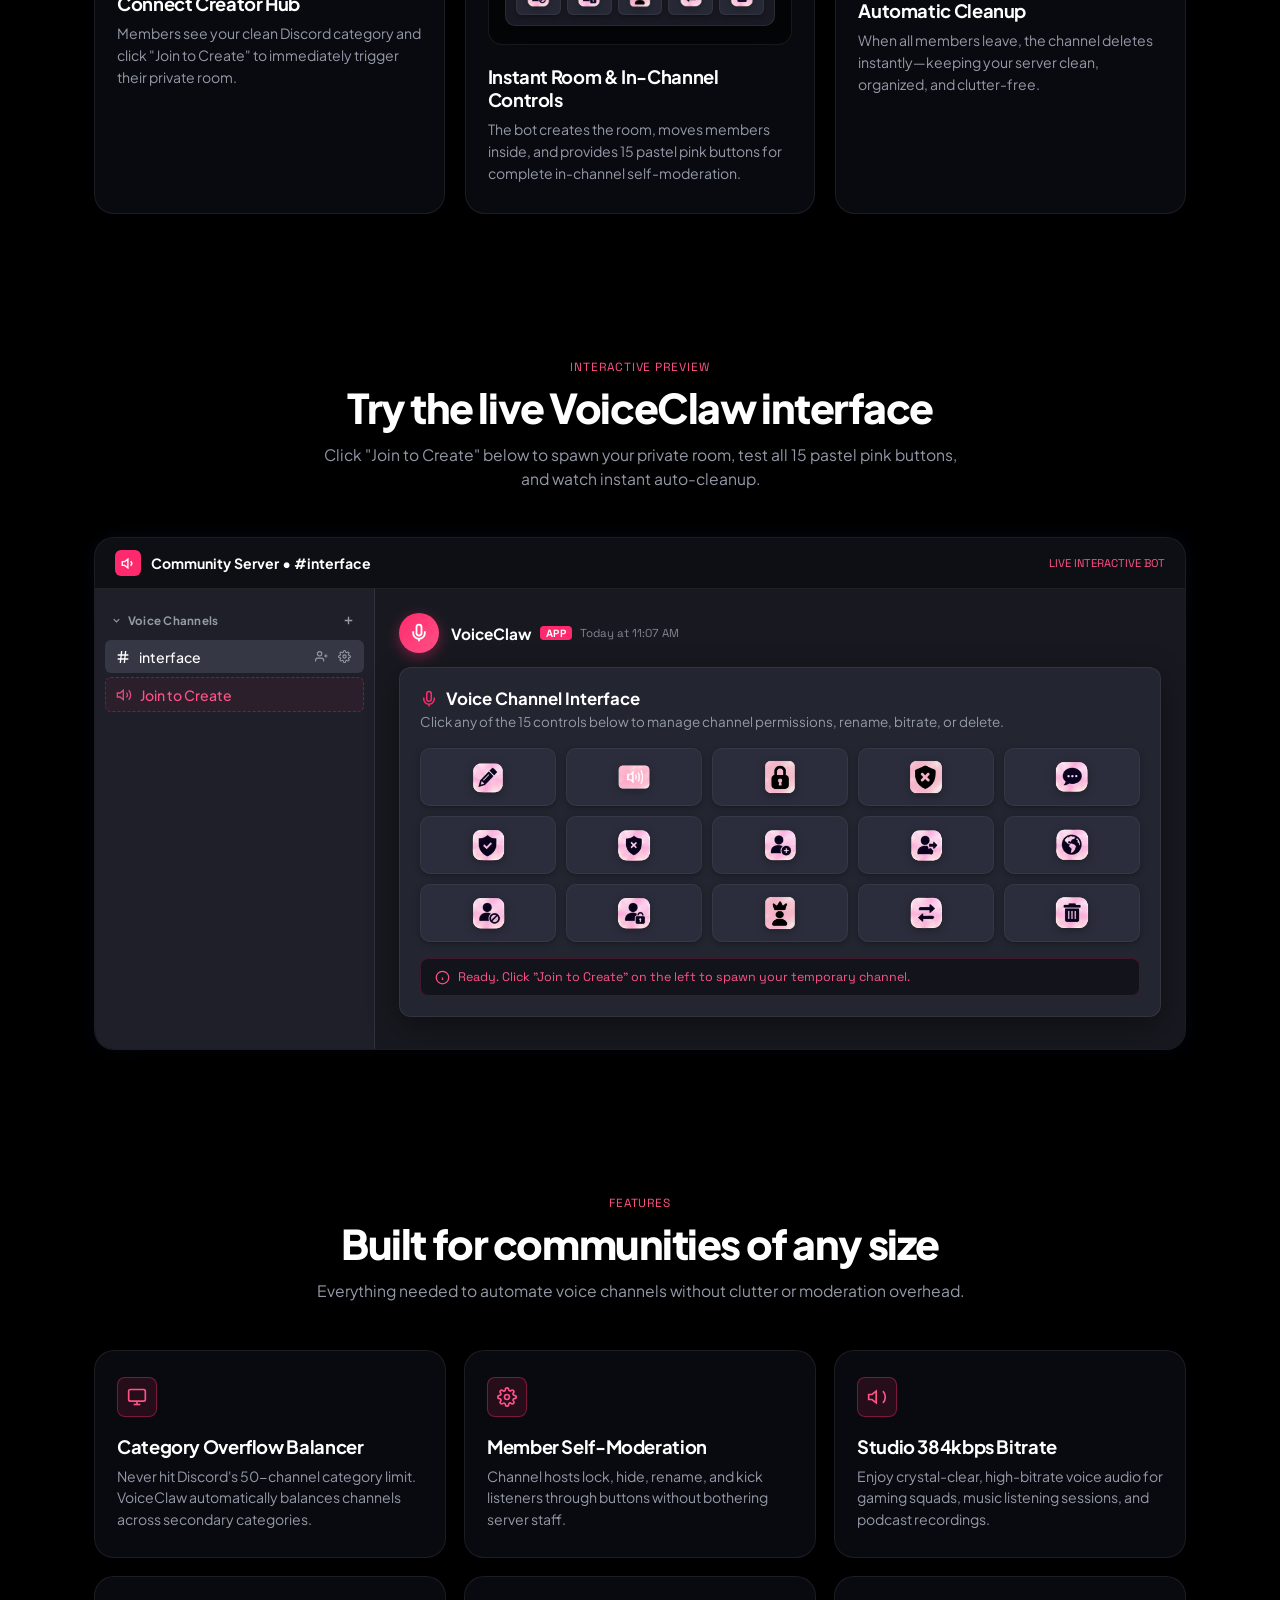
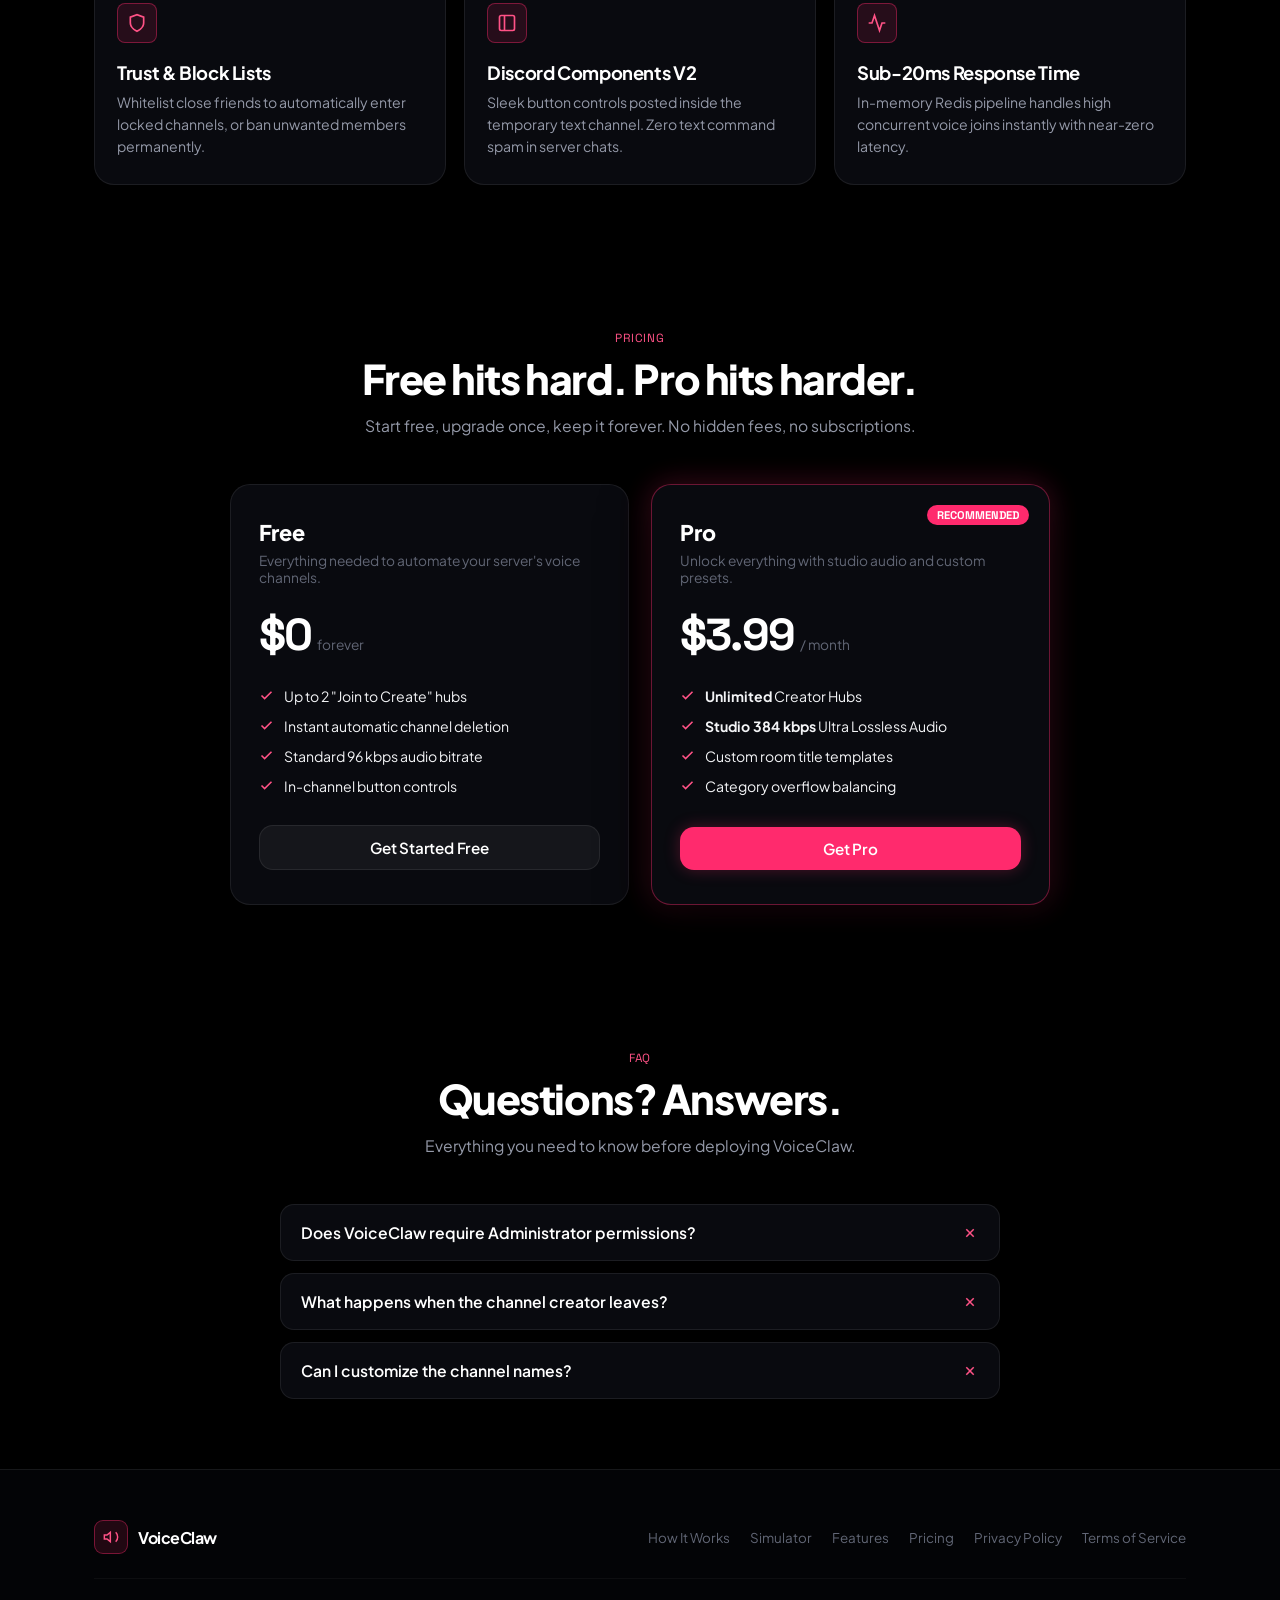
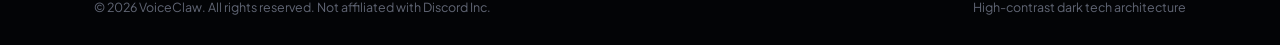
==== commit 2ee394e9: "fix(mobile): fit dashboard nav tabs into equal 3-col grid and remove blur downsampling for crisp pho" ====
--- a/index.html
+++ b/index.html
@@ -3,457 +3,1149 @@
 <head>
   <meta charset="UTF-8">
   <meta name="viewport" content="width=device-width, initial-scale=1.0">
-  <title>VoiceClaw - Terms of Service & Privacy Policy</title>
-  <meta name="description" content="Official Terms of Service and Privacy Policy for VoiceClaw Discord Bot. Learn how we handle your data, voice permissions, and privacy.">
+  <title>VoiceClaw | Dynamic Temporary Voice Channels for Discord</title>
+  <meta name="description" content="VoiceClaw dynamically provisions private temporary voice rooms the instant members connect, and deletes them the moment they are empty.">
+  <link rel="icon" href="favicon.png">
+
+  <!-- Crisp Typography -->
   <link rel="preconnect" href="https://fonts.googleapis.com">
   <link rel="preconnect" href="https://fonts.gstatic.com" crossorigin>
-  <link href="https://fonts.googleapis.com/css2?family=Outfit:wght@400;500;600;700;800&family=Inter:wght@400;500;600&display=swap" rel="stylesheet">
-  <link rel="stylesheet" href="style.css">
+  <link href="https://fonts.googleapis.com/css2?family=Plus+Jakarta+Sans:wght@400;500;600;700;800&family=Space+Grotesk:wght@500;700&display=swap" rel="stylesheet">
+
+  <link rel="stylesheet" href="style.css?v=3.2">
 </head>
 <body>
-  <div class="app-container">
-    <!-- Navbar -->
-    <header class="navbar">
-      <div class="nav-inner">
+
+  <!-- Top Scroll Progress Bar -->
+  <div class="scroll-progress-bar" id="progressBar"></div>
+
+  <!-- =========================================================================
+       Navigation Header
+       ========================================================================= -->
+  <header class="site-header">
+    <div class="nav-container">
+      <a href="#" class="brand" aria-label="VoiceClaw Home">
+        <div class="brand-icon-box">
+          <svg width="18" height="18" viewBox="0 0 24 24" fill="none" stroke="currentColor" stroke-width="2.2" stroke-linecap="round" stroke-linejoin="round">
+            <polygon points="11 5 6 9 2 9 2 15 6 15 11 19 11 5"/>
+            <path d="M19.07 4.93a10 10 0 0 1 0 14.14"/>
+            <path d="M15.54 8.46a5 5 0 0 1 0 7.07"/>
+          </svg>
+        </div>
+        <span class="brand-name">VoiceClaw</span>
+      </a>
+
+      <nav class="nav-links">
+        <a href="#how-it-works" class="nav-link">How It Works</a>
+        <a href="#simulator" class="nav-link">Simulator</a>
+        <a href="#features" class="nav-link">Features</a>
+        <a href="#pricing" class="nav-link">Pricing</a>
+        <a href="#faq" class="nav-link">FAQ</a>
+      </nav>
+
+      <div class="nav-actions">
+        <a href="/api/auth/login" class="btn btn-secondary" id="navAuthBtn" style="padding: 8px 14px; gap: 6px;">
+          <svg width="15" height="15" viewBox="0 0 24 24" fill="currentColor">
+            <path d="M20.317 4.37a19.791 19.791 0 0 0-4.885-1.515.074.074 0 0 0-.079.037c-.21.375-.444.864-.608 1.25a18.27 18.27 0 0 0-5.487 0 12.64 12.64 0 0 0-.617-1.25.077.077 0 0 0-.079-.037A19.736 19.736 0 0 0 3.677 4.37a.07.07 0 0 0-.032.027C.533 9.046-.32 13.58.099 18.057a.082.082 0 0 0 .031.057 19.9 19.9 0 0 0 5.993 3.03.078.078 0 0 0 .084-.028 14.09 14.09 0 0 0 1.226-1.994.076.076 0 0 0-.041-.106 13.107 13.107 0 0 1-1.872-.892.077.077 0 0 1-.008-.128 10.2 10.2 0 0 0 .372-.292.074.074 0 0 1 .077-.01c3.929 1.793 8.18 1.793 12.061 0a.074.074 0 0 1 .078.01c.12.098.246.198.373.292a.077.077 0 0 1-.006.127 12.299 12.299 0 0 1-1.873.893.077.077 0 0 0-.041.107c.36.698.772 1.362 1.225 1.993a.076.076 0 0 0 .084.028 19.839 19.839 0 0 0 6.002-3.03.077.077 0 0 0 .032-.054c.5-5.177-.838-9.674-3.549-13.66a.061.061 0 0 0-.031-.028zM8.02 15.33c-1.183 0-2.157-1.085-2.157-2.419 0-1.333.956-2.419 2.157-2.419 1.21 0 2.176 1.096 2.157 2.42 0 1.333-.956 2.418-2.157 2.418zm7.975 0c-1.183 0-2.157-1.085-2.157-2.419 0-1.333.955-2.419 2.157-2.419 1.21 0 2.176 1.096 2.157 2.42 0 1.333-.946 2.418-2.157 2.418z"/>
+          </svg>
+          <span id="navAuthLabel">Dashboard</span>
+        </a>
+        <a href="https://discord.com/oauth2/authorize?client_id=1553908026241454090&scope=bot%20applications.commands" class="btn btn-primary" target="_blank" rel="noopener noreferrer">
+          <svg width="15" height="15" viewBox="0 0 24 24" fill="currentColor">
+            <path d="M20.317 4.37a19.791 19.791 0 0 0-4.885-1.515.074.074 0 0 0-.079.037c-.21.375-.444.864-.608 1.25a18.27 18.27 0 0 0-5.487 0 12.64 12.64 0 0 0-.617-1.25.077.077 0 0 0-.079-.037A19.736 19.736 0 0 0 3.677 4.37a.07.07 0 0 0-.032.027C.533 9.046-.32 13.58.099 18.057a.082.082 0 0 0 .031.057 19.9 19.9 0 0 0 5.993 3.03.078.078 0 0 0 .084-.028 14.09 14.09 0 0 0 1.226-1.994.076.076 0 0 0-.041-.106 13.107 13.107 0 0 1-1.872-.892.077.077 0 0 1-.008-.128 10.2 10.2 0 0 0 .372-.292.074.074 0 0 1 .077-.01c3.929 1.793 8.18 1.793 12.061 0a.074.074 0 0 1 .078.01c.12.098.246.198.373.292a.077.077 0 0 1-.006.127 12.299 12.299 0 0 1-1.873.893.077.077 0 0 0-.041.107c.36.698.772 1.362 1.225 1.993a.076.076 0 0 0 .084.028 19.839 19.839 0 0 0 6.002-3.03.077.077 0 0 0 .032-.054c.5-5.177-.838-9.674-3.549-13.66a.061.061 0 0 0-.031-.028zM8.02 15.33c-1.183 0-2.157-1.085-2.157-2.419 0-1.333.956-2.419 2.157-2.419 1.21 0 2.176 1.096 2.157 2.42 0 1.333-.956 2.418-2.157 2.418zm7.975 0c-1.183 0-2.157-1.085-2.157-2.419 0-1.333.955-2.419 2.157-2.419 1.21 0 2.176 1.096 2.157 2.42 0 1.333-.946 2.418-2.157 2.418z"/>
+          </svg>
+          <span>Invite Bot</span>
+        </a>
+      </div>
+    </div>
+  </header>
+
+  <!-- =========================================================================
+       Hero Section
+       ========================================================================= -->
+  <section class="hero">
+    <div class="container">
+      <div class="hero-pill reveal">
+        <svg width="13" height="13" viewBox="0 0 24 24" fill="none" stroke="currentColor" stroke-width="2">
+          <polygon points="13 2 3 14 12 14 11 22 21 10 12 10 13 2"/>
+        </svg>
+        <span>Zero-Latency Voice Infrastructure</span>
+      </div>
+
+      <h1 class="hero-title reveal">
+        Temporary channels.<br>
+        <span class="hero-title-accent">Zero clutter.</span>
+      </h1>
+
+      <p class="hero-desc reveal">
+        VoiceClaw dynamically creates private temporary voice channels the millisecond members connect, and deletes them the moment they are empty. Studio-grade audio and instant in-channel self-moderation.
+      </p>
+
+      <div class="hero-actions reveal">
+        <a href="https://discord.com/oauth2/authorize?client_id=1553908026241454090&scope=bot%20applications.commands" class="btn btn-primary btn-lg" target="_blank" rel="noopener noreferrer">
+          <svg width="18" height="18" viewBox="0 0 24 24" fill="currentColor">
+            <path d="M20.317 4.37a19.791 19.791 0 0 0-4.885-1.515.074.074 0 0 0-.079.037c-.21.375-.444.864-.608 1.25a18.27 18.27 0 0 0-5.487 0 12.64 12.64 0 0 0-.617-1.25.077.077 0 0 0-.079-.037A19.736 19.736 0 0 0 3.677 4.37a.07.07 0 0 0-.032.027C.533 9.046-.32 13.58.099 18.057a.082.082 0 0 0 .031.057 19.9 19.9 0 0 0 5.993 3.03.078.078 0 0 0 .084-.028 14.09 14.09 0 0 0 1.226-1.994.076.076 0 0 0-.041-.106 13.107 13.107 0 0 1-1.872-.892.077.077 0 0 1-.008-.128 10.2 10.2 0 0 0 .372-.292.074.074 0 0 1 .077-.01c3.929 1.793 8.18 1.793 12.061 0a.074.074 0 0 1 .078.01c.12.098.246.198.373.292a.077.077 0 0 1-.006.127 12.299 12.299 0 0 1-1.873.893.077.077 0 0 0-.041.107c.36.698.772 1.362 1.225 1.993a.076.076 0 0 0 .084.028 19.839 19.839 0 0 0 6.002-3.03.077.077 0 0 0 .032-.054c.5-5.177-.838-9.674-3.549-13.66a.061.061 0 0 0-.031-.028zM8.02 15.33c-1.183 0-2.157-1.085-2.157-2.419 0-1.333.956-2.419 2.157-2.419 1.21 0 2.176 1.096 2.157 2.42 0 1.333-.956 2.418-2.157 2.418zm7.975 0c-1.183 0-2.157-1.085-2.157-2.419 0-1.333.955-2.419 2.157-2.419 1.21 0 2.176 1.096 2.157 2.42 0 1.333-.946 2.418-2.157 2.418z"/>
+          </svg>
+          <span>Add to Discord</span>
+        </a>
+        <a href="/dashboard" class="btn btn-secondary btn-lg" id="heroDashboardBtn">
+          <svg width="18" height="18" viewBox="0 0 24 24" fill="none" stroke="currentColor" stroke-width="2">
+            <rect x="3" y="3" width="7" height="7"></rect>
+            <rect x="14" y="3" width="7" height="7"></rect>
+            <rect x="14" y="14" width="7" height="7"></rect>
+            <rect x="3" y="14" width="7" height="7"></rect>
+          </svg>
+          <span>Open Dashboard</span>
+        </a>
+        <a href="#simulator" class="btn btn-secondary btn-lg">
+          <span>Try Live Simulator</span>
+        </a>
+      </div>
+
+    </div>
+  </section>
+
+  <!-- =========================================================================
+       Dual-Row Infinite Server Marquee (Real-time Live Adoption)
+       ========================================================================= -->
+  <section class="servers-marquee-section">
+    <div class="container">
+      <div class="servers-marquee-header">
+        <div class="servers-badge reveal">
+          <svg width="15" height="15" viewBox="0 0 24 24" fill="none" stroke="#22c55e" stroke-width="2.5"><polyline points="7 17 17 7 17 17"/><line x1="17" y1="7" x2="7" y2="7"/></svg>
+          <span><span class="live-pulse-dot"></span> Active in <strong id="liveServerTicker">14+</strong> Discord servers &amp; 11,600+ members</span>
+        </div>
+      </div>
+    </div>
+
+    <div class="marquee-wrapper">
+      <!-- Top Row: Smoothly moves to the RIGHT -->
+      <div class="marquee-row to-right">
+        <div class="marquee-track">
+          <!-- Real Server 1 -->
+          <div class="server-card">
+            <div class="server-avatar">
+              <img src="https://cdn.discordapp.com/icons/1426320987326251213/a_097ba620318a96df8ca3d828e4804951.png" alt="COTTAGE SOCIETY 🍂" class="server-avatar-img" width="38" height="38" style="width:38px;height:38px;min-width:38px;max-width:38px;border-radius:10px;object-fit:cover;display:block;" loading="lazy">
+            </div>
+            <div class="server-info">
+              <div class="server-name-row">
+                <span class="server-name">COTTAGE SOCIETY 🍂</span>
+                <span class="server-verified-badge" title="Active Server">✓</span>
+              </div>
+              <span class="server-members">• 7,292 members</span>
+            </div>
+          </div>
+
+          <!-- Real Server 2 -->
+          <div class="server-card">
+            <div class="server-avatar">
+              <img src="https://cdn.discordapp.com/icons/1527942437513990265/a_b7d33516e5f26610e23c6e57b3f55a15.png" alt="SEN DYNASTY" class="server-avatar-img" width="38" height="38" style="width:38px;height:38px;min-width:38px;max-width:38px;border-radius:10px;object-fit:cover;display:block;" loading="lazy">
+            </div>
+            <div class="server-info">
+              <div class="server-name-row">
+                <span class="server-name">SEN DYNASTY</span>
+                <span class="server-verified-badge partner" title="Discord Partner">✓</span>
+              </div>
+              <span class="server-members">• 2,029 members</span>
+            </div>
+          </div>
+
+          <!-- Real Server 3 -->
+          <div class="server-card">
+            <div class="server-avatar">
+              <img src="https://cdn.discordapp.com/icons/1369190046149640252/607c4579fbacf097d968bcf47a7d55f3.png" alt="OYO [ Y ]" class="server-avatar-img" width="38" height="38" style="width:38px;height:38px;min-width:38px;max-width:38px;border-radius:10px;object-fit:cover;display:block;" loading="lazy">
+            </div>
+            <div class="server-info">
+              <div class="server-name-row">
+                <span class="server-name">OYO [ Y ]</span>
+                <span class="server-verified-badge" title="Active Community">✓</span>
+              </div>
+              <span class="server-members">• 1,354 members</span>
+            </div>
+          </div>
+
+          <!-- Real Server 4 -->
+          <div class="server-card">
+            <div class="server-avatar">
+              <img src="https://cdn.discordapp.com/icons/1555142753015570502/a_64d6b9dc87b378130584426af5809476.png" alt="MUSIC VERSE" class="server-avatar-img" width="38" height="38" style="width:38px;height:38px;min-width:38px;max-width:38px;border-radius:10px;object-fit:cover;display:block;" loading="lazy">
+            </div>
+            <div class="server-info">
+              <div class="server-name-row">
+                <span class="server-name">MUSIC VERSE</span>
+                <span class="server-verified-badge pink" title="Music Community">✓</span>
+              </div>
+              <span class="server-members">• 375 members</span>
+            </div>
+          </div>
+
+          <!-- Real Server 5 -->
+          <div class="server-card">
+            <div class="server-avatar">
+              <img src="https://cdn.discordapp.com/icons/1108668282355073046/529ab945b411092a4188b2a672e6d673.png" alt="SNIPIEST ~S~" class="server-avatar-img" width="38" height="38" style="width:38px;height:38px;min-width:38px;max-width:38px;border-radius:10px;object-fit:cover;display:block;" loading="lazy">
+            </div>
+            <div class="server-info">
+              <div class="server-name-row">
+                <span class="server-name">SNIPIEST ~S~</span>
+                <span class="server-verified-badge" title="Gaming Server">✓</span>
+              </div>
+              <span class="server-members">• 280 members</span>
+            </div>
+          </div>
+
+          <!-- Real Server 6 -->
+          <div class="server-card">
+            <div class="server-avatar">
+              <img src="https://cdn.discordapp.com/icons/1542857239801372704/9318a4de6302e9ade9f9afa12ac34645.png" alt="9ELEVEN" class="server-avatar-img" width="38" height="38" style="width:38px;height:38px;min-width:38px;max-width:38px;border-radius:10px;object-fit:cover;display:block;" loading="lazy">
+            </div>
+            <div class="server-info">
+              <div class="server-name-row">
+                <span class="server-name">9ELEVEN</span>
+                <span class="server-verified-badge" title="Active Server">✓</span>
+              </div>
+              <span class="server-members">• 118 members</span>
+            </div>
+          </div>
+
+          <!-- Real Server 7 -->
+          <div class="server-card">
+            <div class="server-avatar">
+              <img src="https://cdn.discordapp.com/icons/1560447402492821506/e0d631bb5f339c65dadb93acc358dc73.png" alt="OʏO" class="server-avatar-img" width="38" height="38" style="width:38px;height:38px;min-width:38px;max-width:38px;border-radius:10px;object-fit:cover;display:block;" loading="lazy">
+            </div>
+            <div class="server-info">
+              <div class="server-name-row">
+                <span class="server-name">OʏO</span>
+                <span class="server-verified-badge" title="Voice Community">✓</span>
+              </div>
+              <span class="server-members">• 44 members</span>
+            </div>
+          </div>
+        </div>
+
+        <!-- Duplicate track for mathematically seamless infinite loop -->
+        <div class="marquee-track" aria-hidden="true">
+          <!-- Real Server 1 -->
+          <div class="server-card">
+            <div class="server-avatar">
+              <img src="https://cdn.discordapp.com/icons/1426320987326251213/a_097ba620318a96df8ca3d828e4804951.png" alt="COTTAGE SOCIETY 🍂" class="server-avatar-img" width="38" height="38" style="width:38px;height:38px;min-width:38px;max-width:38px;border-radius:10px;object-fit:cover;display:block;" loading="lazy">
+            </div>
+            <div class="server-info">
+              <div class="server-name-row">
+                <span class="server-name">COTTAGE SOCIETY 🍂</span>
+                <span class="server-verified-badge" title="Active Server">✓</span>
+              </div>
+              <span class="server-members">• 7,292 members</span>
+            </div>
+          </div>
+
+          <!-- Real Server 2 -->
+          <div class="server-card">
+            <div class="server-avatar">
+              <img src="https://cdn.discordapp.com/icons/1527942437513990265/a_b7d33516e5f26610e23c6e57b3f55a15.png" alt="SEN DYNASTY" class="server-avatar-img" width="38" height="38" style="width:38px;height:38px;min-width:38px;max-width:38px;border-radius:10px;object-fit:cover;display:block;" loading="lazy">
+            </div>
+            <div class="server-info">
+              <div class="server-name-row">
+                <span class="server-name">SEN DYNASTY</span>
+                <span class="server-verified-badge partner" title="Discord Partner">✓</span>
+              </div>
+              <span class="server-members">• 2,029 members</span>
+            </div>
+          </div>
+
+          <!-- Real Server 3 -->
+          <div class="server-card">
+            <div class="server-avatar">
+              <img src="https://cdn.discordapp.com/icons/1369190046149640252/607c4579fbacf097d968bcf47a7d55f3.png" alt="OYO [ Y ]" class="server-avatar-img" width="38" height="38" style="width:38px;height:38px;min-width:38px;max-width:38px;border-radius:10px;object-fit:cover;display:block;" loading="lazy">
+            </div>
+            <div class="server-info">
+              <div class="server-name-row">
+                <span class="server-name">OYO [ Y ]</span>
+                <span class="server-verified-badge" title="Active Community">✓</span>
+              </div>
+              <span class="server-members">• 1354 members</span>
+            </div>
+          </div>
+
+          <!-- Real Server 4 -->
+          <div class="server-card">
+            <div class="server-avatar">
+              <img src="https://cdn.discordapp.com/icons/1555142753015570502/a_64d6b9dc87b378130584426af5809476.png" alt="MUSIC VERSE" class="server-avatar-img" width="38" height="38" style="width:38px;height:38px;min-width:38px;max-width:38px;border-radius:10px;object-fit:cover;display:block;" loading="lazy">
+            </div>
+            <div class="server-info">
+              <div class="server-name-row">
+                <span class="server-name">MUSIC VERSE</span>
+                <span class="server-verified-badge pink" title="Music Community">✓</span>
+              </div>
+              <span class="server-members">• 375 members</span>
+            </div>
+          </div>
+
+          <!-- Real Server 5 -->
+          <div class="server-card">
+            <div class="server-avatar">
+              <img src="https://cdn.discordapp.com/icons/1108668282355073046/529ab945b411092a4188b2a672e6d673.png" alt="SNIPIEST ~S~" class="server-avatar-img" width="38" height="38" style="width:38px;height:38px;min-width:38px;max-width:38px;border-radius:10px;object-fit:cover;display:block;" loading="lazy">
+            </div>
+            <div class="server-info">
+              <div class="server-name-row">
+                <span class="server-name">SNIPIEST ~S~</span>
+                <span class="server-verified-badge" title="Gaming Server">✓</span>
+              </div>
+              <span class="server-members">• 280 members</span>
+            </div>
+          </div>
+
+          <!-- Real Server 6 -->
+          <div class="server-card">
+            <div class="server-avatar">
+              <img src="https://cdn.discordapp.com/icons/1542857239801372704/9318a4de6302e9ade9f9afa12ac34645.png" alt="9ELEVEN" class="server-avatar-img" width="38" height="38" style="width:38px;height:38px;min-width:38px;max-width:38px;border-radius:10px;object-fit:cover;display:block;" loading="lazy">
+            </div>
+            <div class="server-info">
+              <div class="server-name-row">
+                <span class="server-name">9ELEVEN</span>
+                <span class="server-verified-badge" title="Active Server">✓</span>
+              </div>
+              <span class="server-members">• 118 members</span>
+            </div>
+          </div>
+
+          <!-- Real Server 7 -->
+          <div class="server-card">
+            <div class="server-avatar">
+              <img src="https://cdn.discordapp.com/icons/1560447402492821506/e0d631bb5f339c65dadb93acc358dc73.png" alt="OʏO" class="server-avatar-img" width="38" height="38" style="width:38px;height:38px;min-width:38px;max-width:38px;border-radius:10px;object-fit:cover;display:block;" loading="lazy">
+            </div>
+            <div class="server-info">
+              <div class="server-name-row">
+                <span class="server-name">OʏO</span>
+                <span class="server-verified-badge" title="Voice Community">✓</span>
+              </div>
+              <span class="server-members">• 44 members</span>
+            </div>
+          </div>
+        </div>
+      </div>
+
+      <!-- Bottom Row: Smoothly moves to the LEFT -->
+      <div class="marquee-row to-left">
+        <div class="marquee-track">
+          <!-- Real Server 8 -->
+          <div class="server-card">
+            <div class="server-avatar">
+              <img src="https://cdn.discordapp.com/icons/850419039595266084/f9b66464fbb21c7e208365596a89b9e4.png" alt="Alderworld Hotel" class="server-avatar-img" width="38" height="38" style="width:38px;height:38px;min-width:38px;max-width:38px;border-radius:10px;object-fit:cover;display:block;" loading="lazy">
+            </div>
+            <div class="server-info">
+              <div class="server-name-row">
+                <span class="server-name">Alderworld Hotel</span>
+                <span class="server-verified-badge partner" title="Community">✓</span>
+              </div>
+              <span class="server-members">• 31 members</span>
+            </div>
+          </div>
+
+          <!-- Real Server 9 -->
+          <div class="server-card">
+            <div class="server-avatar">
+              <img src="https://cdn.discordapp.com/icons/1437478587295993929/40b1ff134ac49b317e29ee22d76cd4b9.png" alt="For fun" class="server-avatar-img" width="38" height="38" style="width:38px;height:38px;min-width:38px;max-width:38px;border-radius:10px;object-fit:cover;display:block;" loading="lazy">
+            </div>
+            <div class="server-info">
+              <div class="server-name-row">
+                <span class="server-name">For fun</span>
+                <span class="server-verified-badge" title="Community">✓</span>
+              </div>
+              <span class="server-members">• 29 members</span>
+            </div>
+          </div>
+
+          <!-- Real Server 10 -->
+          <div class="server-card">
+            <div class="server-avatar">
+              <img src="https://cdn.discordapp.com/icons/1503599997839610108/16c8cad8bed86849f9ac294010697b17.png" alt="Lounge" class="server-avatar-img" width="38" height="38" style="width:38px;height:38px;min-width:38px;max-width:38px;border-radius:10px;object-fit:cover;display:block;" loading="lazy">
+            </div>
+            <div class="server-info">
+              <div class="server-name-row">
+                <span class="server-name">Voice Lounge</span>
+                <span class="server-verified-badge pink" title="Voice Server">✓</span>
+              </div>
+              <span class="server-members">• 23 members</span>
+            </div>
+          </div>
+
+          <!-- Real Server 11 -->
+          <div class="server-card">
+            <div class="server-avatar">
+              <img src="https://cdn.discordapp.com/icons/1543198603718164501/bd219d209929b2ee7ca4e0214519ff64.png" alt="TAG L" class="server-avatar-img" width="38" height="38" style="width:38px;height:38px;min-width:38px;max-width:38px;border-radius:10px;object-fit:cover;display:block;" loading="lazy">
+            </div>
+            <div class="server-info">
+              <div class="server-name-row">
+                <span class="server-name">TAG L Community</span>
+                <span class="server-verified-badge" title="Community">✓</span>
+              </div>
+              <span class="server-members">• 12 members</span>
+            </div>
+          </div>
+
+          <!-- Real Server 12 -->
+          <div class="server-card">
+            <div class="server-avatar">
+              <img src="https://cdn.discordapp.com/icons/1558401193275822113/0a46c41b14be6c26d14377e419885bfd.png" alt="RedKnights Guild" class="server-avatar-img" width="38" height="38" style="width:38px;height:38px;min-width:38px;max-width:38px;border-radius:10px;object-fit:cover;display:block;" loading="lazy">
+            </div>
+            <div class="server-info">
+              <div class="server-name-row">
+                <span class="server-name">RedKnights Guild</span>
+                <span class="server-verified-badge" title="Guild">✓</span>
+              </div>
+              <span class="server-members">• 8 members</span>
+            </div>
+          </div>
+
+          <!-- Real Server 13 -->
+          <div class="server-card">
+            <div class="server-avatar cs2">TB</div>
+            <div class="server-info">
+              <div class="server-name-row">
+                <span class="server-name">Test Bot 4</span>
+                <span class="server-verified-badge" title="Dev Server">✓</span>
+              </div>
+              <span class="server-members">• 6 members</span>
+            </div>
+          </div>
+
+          <!-- Real Server 14 -->
+          <div class="server-card">
+            <div class="server-avatar val">XI</div>
+            <div class="server-info">
+              <div class="server-name-row">
+                <span class="server-name">xixiiixixxi's server</span>
+                <span class="server-verified-badge partner" title="Private Server">✓</span>
+              </div>
+              <span class="server-members">• 4 members</span>
+            </div>
+          </div>
+        </div>
+
+        <!-- Duplicate track for mathematically seamless infinite loop -->
+        <div class="marquee-track" aria-hidden="true">
+          <!-- Real Server 8 -->
+          <div class="server-card">
+            <div class="server-avatar">
+              <img src="https://cdn.discordapp.com/icons/850419039595266084/f9b66464fbb21c7e208365596a89b9e4.png" alt="Alderworld Hotel" class="server-avatar-img" width="38" height="38" style="width:38px;height:38px;min-width:38px;max-width:38px;border-radius:10px;object-fit:cover;display:block;" loading="lazy">
+            </div>
+            <div class="server-info">
+              <div class="server-name-row">
+                <span class="server-name">Alderworld Hotel</span>
+                <span class="server-verified-badge partner" title="Community">✓</span>
+              </div>
+              <span class="server-members">• 31 members</span>
+            </div>
+          </div>
+
+          <!-- Real Server 9 -->
+          <div class="server-card">
+            <div class="server-avatar">
+              <img src="https://cdn.discordapp.com/icons/1437478587295993929/40b1ff134ac49b317e29ee22d76cd4b9.png" alt="For fun" class="server-avatar-img" width="38" height="38" style="width:38px;height:38px;min-width:38px;max-width:38px;border-radius:10px;object-fit:cover;display:block;" loading="lazy">
+            </div>
+            <div class="server-info">
+              <div class="server-name-row">
+                <span class="server-name">For fun</span>
+                <span class="server-verified-badge" title="Community">✓</span>
+              </div>
+              <span class="server-members">• 29 members</span>
+            </div>
+          </div>
+
+          <!-- Real Server 10 -->
+          <div class="server-card">
+            <div class="server-avatar">
+              <img src="https://cdn.discordapp.com/icons/1503599997839610108/16c8cad8bed86849f9ac294010697b17.png" alt="Lounge" class="server-avatar-img" width="38" height="38" style="width:38px;height:38px;min-width:38px;max-width:38px;border-radius:10px;object-fit:cover;display:block;" loading="lazy">
+            </div>
+            <div class="server-info">
+              <div class="server-name-row">
+                <span class="server-name">Voice Lounge</span>
+                <span class="server-verified-badge pink" title="Voice Server">✓</span>
+              </div>
+              <span class="server-members">• 23 members</span>
+            </div>
+          </div>
+
+          <!-- Real Server 11 -->
+          <div class="server-card">
+            <div class="server-avatar">
+              <img src="https://cdn.discordapp.com/icons/1543198603718164501/bd219d209929b2ee7ca4e0214519ff64.png" alt="TAG L" class="server-avatar-img" width="38" height="38" style="width:38px;height:38px;min-width:38px;max-width:38px;border-radius:10px;object-fit:cover;display:block;" loading="lazy">
+            </div>
+            <div class="server-info">
+              <div class="server-name-row">
+                <span class="server-name">TAG L Community</span>
+                <span class="server-verified-badge" title="Community">✓</span>
+              </div>
+              <span class="server-members">• 12 members</span>
+            </div>
+          </div>
+
+          <!-- Real Server 12 -->
+          <div class="server-card">
+            <div class="server-avatar">
+              <img src="https://cdn.discordapp.com/icons/1558401193275822113/0a46c41b14be6c26d14377e419885bfd.png" alt="RedKnights Guild" class="server-avatar-img" width="38" height="38" style="width:38px;height:38px;min-width:38px;max-width:38px;border-radius:10px;object-fit:cover;display:block;" loading="lazy">
+            </div>
+            <div class="server-info">
+              <div class="server-name-row">
+                <span class="server-name">RedKnights Guild</span>
+                <span class="server-verified-badge" title="Guild">✓</span>
+              </div>
+              <span class="server-members">• 8 members</span>
+            </div>
+          </div>
+
+          <!-- Real Server 13 -->
+          <div class="server-card">
+            <div class="server-avatar cs2">TB</div>
+            <div class="server-info">
+              <div class="server-name-row">
+                <span class="server-name">Test Bot 4</span>
+                <span class="server-verified-badge" title="Dev Server">✓</span>
+              </div>
+              <span class="server-members">• 6 members</span>
+            </div>
+          </div>
+
+          <!-- Real Server 14 -->
+          <div class="server-card">
+            <div class="server-avatar val">XI</div>
+            <div class="server-info">
+              <div class="server-name-row">
+                <span class="server-name">xixiiixixxi's server</span>
+                <span class="server-verified-badge partner" title="Private Server">✓</span>
+              </div>
+              <span class="server-members">• 4 members</span>
+            </div>
+          </div>
+        </div>
+      </div>
+    </div>
+  </section>
+
+  <!-- =========================================================================
+       Metrics Bar
+       ========================================================================= -->
+  <section class="metrics-section">
+    <div class="container">
+      <div class="metrics-grid">
+        <div class="metric-card reveal">
+          <div class="metric-num" id="metricGuilds" data-target="15" data-suffix="+">15+</div>
+          <div class="metric-lbl">Active Guilds</div>
+        </div>
+        <div class="metric-card reveal">
+          <div class="metric-num" id="metricChannels" data-target="3126" data-suffix="+">3,126+</div>
+          <div class="metric-lbl">Channels Spawned</div>
+        </div>
+        <div class="metric-card reveal">
+          <div class="metric-num" id="metricUptime" data-target="99.98" data-suffix="%" data-decimal="true">99.98%</div>
+          <div class="metric-lbl">Uptime Rate</div>
+        </div>
+        <div class="metric-card reveal">
+          <div class="metric-num" id="metricLatency" data-target="18" data-prefix="< " data-suffix="ms">&lt; 18ms</div>
+          <div class="metric-lbl">Spawn Latency</div>
+        </div>
+      </div>
+    </div>
+  </section>
+
+  <!-- =========================================================================
+       Section: How It Works
+       ========================================================================= -->
+  <section class="steps-section" id="how-it-works">
+    <div class="container">
+      <div class="section-header reveal">
+        <span class="section-tag">Lifecycle</span>
+        <h2 class="section-title">Autonomous channel lifecycle</h2>
+        <p class="section-subtitle">Zero moderator overhead. The bot handles creation, access control, and auto-deletion in milliseconds.</p>
+      </div>
+
+      <div class="steps-grid">
+        <!-- STEP 01: Connect Creator Hub (Exact Screenshot 1 Channels) -->
+        <div class="step-card reveal">
+          <div class="step-top">
+            <span class="step-badge">STEP 01</span>
+            <div class="step-icon-wrap">
+              <svg width="18" height="18" viewBox="0 0 24 24" fill="none" stroke="currentColor" stroke-width="2">
+                <path d="M16 21v-2a4 4 0 0 0-4-4H5a4 4 0 0 0-4 4v2"/>
+                <circle cx="8.5" cy="7" r="4"/>
+                <line x1="20" y1="8" x2="20" y2="14"/>
+                <line x1="23" y1="11" x2="17" y2="11"/>
+              </svg>
+            </div>
+          </div>
+          <div class="step-visual">
+            <div class="vc-step-graphic">
+              <div class="vc-step-discord-box">
+                <!-- Voice Channels Category Header -->
+                <div class="vc-step-cat-header">
+                  <div class="vc-step-cat-left">
+                    <svg width="11" height="11" viewBox="0 0 24 24" fill="none" stroke="currentColor" stroke-width="2.5"><polyline points="6 9 12 15 18 9"/></svg>
+                    <span>Voice Channels</span>
+                  </div>
+                  <svg width="13" height="13" viewBox="0 0 24 24" fill="none" stroke="currentColor" stroke-width="2.5"><line x1="12" y1="5" x2="12" y2="19"/><line x1="5" y1="12" x2="19" y2="12"/></svg>
+                </div>
+
+                <!-- # interface -->
+                <div class="vc-step-chan-item active">
+                  <div class="vc-step-chan-left">
+                    <svg width="15" height="15" viewBox="0 0 24 24" fill="none" stroke="currentColor" stroke-width="2"><line x1="4" y1="9" x2="20" y2="9"/><line x1="4" y1="15" x2="20" y2="15"/><line x1="10" y1="3" x2="8" y2="21"/><line x1="16" y1="3" x2="14" y2="21"/></svg>
+                    <span>interface</span>
+                  </div>
+                  <div class="vc-step-chan-actions">
+                    <svg width="13" height="13" viewBox="0 0 24 24" fill="none" stroke="currentColor" stroke-width="2"><path d="M16 21v-2a4 4 0 0 0-4-4H5a4 4 0 0 0-4 4v2"/><circle cx="8.5" cy="7" r="4"/><line x1="20" y1="8" x2="20" y2="14"/><line x1="23" y1="11" x2="17" y2="11"/></svg>
+                    <svg width="13" height="13" viewBox="0 0 24 24" fill="none" stroke="currentColor" stroke-width="2"><circle cx="12" cy="12" r="3"/><path d="M19.4 15a1.65 1.65 0 0 0 .33 1.82l.06.06a2 2 0 0 1 0 2.83 2 2 0 0 1-2.83 0l-.06-.06a1.65 1.65 0 0 0-1.82-.33 1.65 1.65 0 0 0-1 1.51V21a2 2 0 0 1-2 2 2 2 0 0 1-2-2v-.09A1.65 1.65 0 0 0 9 19.4a1.65 1.65 0 0 0-1.82.33l-.06.06a2 2 0 0 1 0-2.83 2 2 0 0 1 2.83 0l.06.06a1.65 1.65 0 0 0 1.82.33H9a1.65 1.65 0 0 0 1-1.51V3a2 2 0 0 1 2-2 2 2 0 0 1 2 2v.09a1.65 1.65 0 0 0 1 1.51 1.65 1.65 0 0 0 1.82-.33l.06-.06a2 2 0 0 1 2.83 0 2 2 0 0 1 0 2.83l-.06.06a1.65 1.65 0 0 0-.33 1.82V9a1.65 1.65 0 0 0 1.51 1H21a2 2 0 0 1 2 2 2 2 0 0 1-2 2h-.09a1.65 1.65 0 0 0-1.51 1z"/></svg>
+                  </div>
+                </div>
+
+                <!-- Join to Create -->
+                <div class="vc-step-chan-item hub">
+                  <div class="vc-step-chan-left">
+                    <svg width="15" height="15" viewBox="0 0 24 24" fill="none" stroke="currentColor" stroke-width="2"><polygon points="11 5 6 9 2 9 2 15 6 15 11 19 11 5"/><path d="M15.54 8.46a5 5 0 0 1 0 7.07"/><path d="M19.07 4.93a10 10 0 0 1 0 14.14"/></svg>
+                    <span>Join to Create</span>
+                  </div>
+                  <div class="vc-step-chan-actions">
+                    <svg width="13" height="13" viewBox="0 0 24 24" fill="none" stroke="currentColor" stroke-width="2"><path d="M21 15a2 2 0 0 1-2 2H7l-4 4V5a2 2 0 0 1 2-2h14a2 2 0 0 1 2 2z"/></svg>
+                    <svg width="13" height="13" viewBox="0 0 24 24" fill="none" stroke="currentColor" stroke-width="2"><path d="M16 21v-2a4 4 0 0 0-4-4H5a4 4 0 0 0-4 4v2"/><circle cx="8.5" cy="7" r="4"/><line x1="20" y1="8" x2="20" y2="14"/><line x1="23" y1="11" x2="17" y2="11"/></svg>
+                    <svg width="13" height="13" viewBox="0 0 24 24" fill="none" stroke="currentColor" stroke-width="2"><circle cx="12" cy="12" r="3"/><path d="M19.4 15a1.65 1.65 0 0 0 .33 1.82l.06.06a2 2 0 0 1 0 2.83 2 2 0 0 1-2.83 0l-.06-.06a1.65 1.65 0 0 0-1.82-.33 1.65 1.65 0 0 0-1 1.51V21a2 2 0 0 1-2 2 2 2 0 0 1-2-2v-.09A1.65 1.65 0 0 0 9 19.4a1.65 1.65 0 0 0-1.82.33l-.06.06a2 2 0 0 1 0-2.83 2 2 0 0 1 2.83 0l.06.06a1.65 1.65 0 0 0 1.82.33H9a1.65 1.65 0 0 0 1-1.51V3a2 2 0 0 1 2-2 2 2 0 0 1 2 2v.09a1.65 1.65 0 0 0 1 1.51 1.65 1.65 0 0 0 1.82-.33l.06-.06a2 2 0 0 1 2.83 0 2 2 0 0 1 0 2.83l-.06.06a1.65 1.65 0 0 0-.33 1.82V9a1.65 1.65 0 0 0 1.51 1H21a2 2 0 0 1 2 2 2 2 0 0 1-2 2h-.09a1.65 1.65 0 0 0-1.51 1z"/></svg>
+                  </div>
+                </div>
+              </div>
+            </div>
+          </div>
+          <h3 class="step-heading">Connect Creator Hub</h3>
+          <p class="step-text">Members see your clean Discord category and click "Join to Create" to immediately trigger their private room.</p>
+        </div>
+
+        <!-- STEP 02: Instant Room Created (Exact Screenshot 2 3x5 Pink Button Matrix) -->
+        <div class="step-card reveal">
+          <div class="step-top">
+            <span class="step-badge">STEP 02</span>
+            <div class="step-icon-wrap">
+              <svg width="18" height="18" viewBox="0 0 24 24" fill="none" stroke="currentColor" stroke-width="2">
+                <polygon points="12 2 15.09 8.26 22 9.27 17 14.14 18.18 21.02 12 17.77 5.82 21.02 7 14.14 2 9.27 8.91 8.26 12 2"/>
+              </svg>
+            </div>
+          </div>
+          <div class="step-visual">
+            <div class="vc-step-graphic">
+              <div class="vc-step-spawned-box">
+                <!-- Live spawned channel -->
+                <div class="vc-chan-row active" style="margin:0; padding:8px 12px;">
+                  <div class="vc-chan-left">
+                    <svg width="14" height="14" viewBox="0 0 24 24" fill="none" stroke="#22c55e" stroke-width="2.2"><polygon points="11 5 6 9 2 9 2 15 6 15 11 19 11 5"/><path d="M15.54 8.46a5 5 0 0 1 0 7.07"/><path d="M19.07 4.93a10 10 0 0 1 0 14.14"/></svg>
+                    <span>Alex's Lounge [1/4]</span>
+                  </div>
+                  <span class="vc-chip-green">LIVE</span>
+                </div>
+
+                <!-- Exact 3x5 Watercolor Pink Buttons Matrix -->
+                <div class="vc-step-matrix-grid">
+                  <!-- Row 1 -->
+                  <div class="vc-step-matrix-btn" title="Rename"><img src="assets/icons/128x128/vc_rename.png" alt="Rename"></div>
+                  <div class="vc-step-matrix-btn" title="Bitrate"><img src="assets/icons/128x128/vc_bitrate.png" alt="Bitrate"></div>
+                  <div class="vc-step-matrix-btn" title="Lock"><img src="assets/icons/128x128/vc_lock.png" alt="Lock"></div>
+                  <div class="vc-step-matrix-btn" title="Audio"><img src="assets/icons/128x128/vc_mute.png" alt="Audio"></div>
+                  <div class="vc-step-matrix-btn" title="Chat"><img src="assets/icons/128x128/vc_chat.png" alt="Chat"></div>
+
+                  <!-- Row 2 -->
+                  <div class="vc-step-matrix-btn" title="Trust"><img src="assets/icons/128x128/vc_trust.png" alt="Trust"></div>
+                  <div class="vc-step-matrix-btn" title="Untrust"><img src="assets/icons/128x128/vc_untrust.png" alt="Untrust"></div>
+                  <div class="vc-step-matrix-btn" title="Invite"><img src="assets/icons/128x128/vc_invite.png" alt="Invite"></div>
+                  <div class="vc-step-matrix-btn" title="Kick"><img src="assets/icons/128x128/vc_kick.png" alt="Kick"></div>
+                  <div class="vc-step-matrix-btn" title="Region"><img src="assets/icons/128x128/vc_region.png" alt="Region"></div>
+
+                  <!-- Row 3 -->
+                  <div class="vc-step-matrix-btn" title="Block"><img src="assets/icons/128x128/vc_block.png" alt="Block"></div>
+                  <div class="vc-step-matrix-btn" title="Unblock"><img src="assets/icons/128x128/vc_unblock.png" alt="Unblock"></div>
+                  <div class="vc-step-matrix-btn" title="Claim / Host"><img src="assets/icons/128x128/vc_host.png" alt="Host"></div>
+                  <div class="vc-step-matrix-btn" title="Transfer"><img src="assets/icons/128x128/vc_transfer.png" alt="Transfer"></div>
+                  <div class="vc-step-matrix-btn danger" title="Delete"><img src="assets/icons/128x128/vc_delete.png" alt="Delete"></div>
+                </div>
+              </div>
+            </div>
+          </div>
+          <h3 class="step-heading">Instant Room &amp; In-Channel Controls</h3>
+          <p class="step-text">The bot creates the room, moves members inside, and provides 15 pastel pink buttons for complete in-channel self-moderation.</p>
+        </div>
+
+        <!-- STEP 03: Automatic Cleanup -->
+        <div class="step-card reveal">
+          <div class="step-top">
+            <span class="step-badge">STEP 03</span>
+            <div class="step-icon-wrap">
+              <svg width="18" height="18" viewBox="0 0 24 24" fill="none" stroke="currentColor" stroke-width="2">
+                <polyline points="3 6 5 6 21 6"/>
+                <path d="M19 6v14a2 2 0 0 1-2 2H7a2 2 0 0 1-2-2V6m3 0V4a2 2 0 0 1 2-2h4a2 2 0 0 1 2 2v2"/>
+              </svg>
+            </div>
+          </div>
+          <div class="step-visual">
+            <div class="vc-step-graphic">
+              <div class="vc-step-cleanup-box">
+                <div class="vc-chan-row purged" style="margin:0; padding:8px 12px;">
+                  <div class="vc-chan-left">
+                    <svg width="14" height="14" viewBox="0 0 24 24" fill="none" stroke="#9499a8" stroke-width="2"><line x1="18" y1="6" x2="6" y2="18"/><line x1="6" y1="6" x2="18" y2="18"/></svg>
+                    <span style="opacity:0.4; text-decoration:line-through;">Alex's Lounge [0/4]</span>
+                  </div>
+                  <span class="vc-chip-gray">DELETED</span>
+                </div>
+                <div class="vc-step-cleaned-banner">
+                  <svg width="15" height="15" viewBox="0 0 24 24" fill="none" stroke="#22c55e" stroke-width="2.5"><polyline points="20 6 9 17 4 12"/></svg>
+                  <span>Channel empty • Cleaned in 10ms with zero traces</span>
+                </div>
+              </div>
+            </div>
+          </div>
+          <h3 class="step-heading">Automatic Cleanup</h3>
+          <p class="step-text">When all members leave, the channel deletes instantly—keeping your server clean, organized, and clutter-free.</p>
+        </div>
+      </div>
+    </div>
+  </section>
+
+  <!-- =========================================================================
+       Section: Live Interactive Simulator (With Authentic Discord Channels & 3x5 Matrix)
+       ========================================================================= -->
+  <section class="simulator-section" id="simulator">
+    <div class="container">
+      <div class="section-header reveal">
+        <span class="section-tag">Interactive Preview</span>
+        <h2 class="section-title">Try the live VoiceClaw interface</h2>
+        <p class="section-subtitle">Click "Join to Create" below to spawn your private room, test all 15 pastel pink buttons, and watch instant auto-cleanup.</p>
+      </div>
+
+      <div class="sim-box reveal">
+        <div class="sim-header-bar">
+          <div class="sim-guild-title">
+            <div class="sim-guild-icon">
+              <svg width="15" height="15" viewBox="0 0 24 24" fill="none" stroke="currentColor" stroke-width="2.2">
+                <polygon points="11 5 6 9 2 9 2 15 6 15 11 19 11 5"/>
+                <path d="M15.54 8.46a5 5 0 0 1 0 7.07"/>
+              </svg>
+            </div>
+            <span>Community Server • #interface</span>
+          </div>
+          <span class="sim-live-tag">LIVE INTERACTIVE BOT</span>
+        </div>
+
+        <div class="sim-split">
+          <!-- Left Channels (Screenshot 1 Exact Discord Structure) -->
+          <div class="sim-sidebar">
+            <div class="sim-discord-cat">
+              <div class="sim-discord-cat-left">
+                <svg width="11" height="11" viewBox="0 0 24 24" fill="none" stroke="currentColor" stroke-width="2.5"><polyline points="6 9 12 15 18 9"/></svg>
+                <span>Voice Channels</span>
+              </div>
+              <button class="sim-discord-cat-btn" title="Create Channel">
+                <svg width="13" height="13" viewBox="0 0 24 24" fill="none" stroke="currentColor" stroke-width="2.5"><line x1="12" y1="5" x2="12" y2="19"/><line x1="5" y1="12" x2="19" y2="12"/></svg>
+              </button>
+            </div>
+
+            <!-- # interface -->
+            <div class="sim-channel-row text active" id="simInterfaceTab" title="Interface Channel">
+              <div class="sim-chan-main">
+                <svg class="sim-chan-ico" width="16" height="16" viewBox="0 0 24 24" fill="none" stroke="currentColor" stroke-width="2"><line x1="4" y1="9" x2="20" y2="9"/><line x1="4" y1="15" x2="20" y2="15"/><line x1="10" y1="3" x2="8" y2="21"/><line x1="16" y1="3" x2="14" y2="21"/></svg>
+                <span class="sim-chan-label">interface</span>
+              </div>
+              <div class="sim-chan-actions">
+                <button class="sim-chan-act-btn" title="Create Invite">
+                  <svg width="13" height="13" viewBox="0 0 24 24" fill="none" stroke="currentColor" stroke-width="2"><path d="M16 21v-2a4 4 0 0 0-4-4H5a4 4 0 0 0-4 4v2"/><circle cx="8.5" cy="7" r="4"/><line x1="20" y1="8" x2="20" y2="14"/><line x1="23" y1="11" x2="17" y2="11"/></svg>
+                </button>
+                <button class="sim-chan-act-btn" title="Edit Channel">
+                  <svg width="13" height="13" viewBox="0 0 24 24" fill="none" stroke="currentColor" stroke-width="2"><circle cx="12" cy="12" r="3"/><path d="M19.4 15a1.65 1.65 0 0 0 .33 1.82l.06.06a2 2 0 0 1 0 2.83 2 2 0 0 1-2.83 0l-.06-.06a1.65 1.65 0 0 0-1.82-.33 1.65 1.65 0 0 0-1 1.51V21a2 2 0 0 1-2 2 2 2 0 0 1-2-2v-.09A1.65 1.65 0 0 0 9 19.4a1.65 1.65 0 0 0-1.82.33l-.06.06a2 2 0 0 1-2.83 0 2 2 0 0 1 0-2.83l.06-.06a1.65 1.65 0 0 0 .33-1.82 1.65 1.65 0 0 0-1.51-1H3a2 2 0 0 1-2-2 2 2 0 0 1 2-2h.09A1.65 1.65 0 0 0 4.6 9a1.65 1.65 0 0 0-.33-1.82l-.06-.06a2 2 0 0 1 0-2.83 2 2 0 0 1 2.83 0l.06.06a1.65 1.65 0 0 0 1.82.33H9a1.65 1.65 0 0 0 1-1.51V3a2 2 0 0 1 2-2 2 2 0 0 1 2 2v.09a1.65 1.65 0 0 0 1 1.51 1.65 1.65 0 0 0 1.82-.33l.06-.06a2 2 0 0 1 2.83 0 2 2 0 0 1 0 2.83l-.06.06a1.65 1.65 0 0 0-.33 1.82V9a1.65 1.65 0 0 0 1.51 1H21a2 2 0 0 1 2 2 2 2 0 0 1-2 2h-.09a1.65 1.65 0 0 0-1.51 1z"/></svg>
+                </button>
+              </div>
+            </div>
+
+            <!-- Join to Create Hub -->
+            <div class="sim-channel-row voice hub" id="simHubBtn" title="Click to Connect and Create Channel">
+              <div class="sim-chan-main">
+                <svg class="sim-chan-ico" width="16" height="16" viewBox="0 0 24 24" fill="none" stroke="currentColor" stroke-width="2"><polygon points="11 5 6 9 2 9 2 15 6 15 11 19 11 5"/><path d="M15.54 8.46a5 5 0 0 1 0 7.07"/><path d="M19.07 4.93a10 10 0 0 1 0 14.14"/></svg>
+                <span class="sim-chan-label">Join to Create</span>
+              </div>
+              <div class="sim-chan-actions">
+                <button class="sim-chan-act-btn" title="Open Text Chat">
+                  <svg width="13" height="13" viewBox="0 0 24 24" fill="none" stroke="currentColor" stroke-width="2"><path d="M21 15a2 2 0 0 1-2 2H7l-4 4V5a2 2 0 0 1 2-2h14a2 2 0 0 1 2 2z"/></svg>
+                </button>
+                <button class="sim-chan-act-btn" title="Create Invite">
+                  <svg width="13" height="13" viewBox="0 0 24 24" fill="none" stroke="currentColor" stroke-width="2"><path d="M16 21v-2a4 4 0 0 0-4-4H5a4 4 0 0 0-4 4v2"/><circle cx="8.5" cy="7" r="4"/><line x1="20" y1="8" x2="20" y2="14"/><line x1="23" y1="11" x2="17" y2="11"/></svg>
+                </button>
+                <button class="sim-chan-act-btn" title="Edit Channel">
+                  <svg width="13" height="13" viewBox="0 0 24 24" fill="none" stroke="currentColor" stroke-width="2"><circle cx="12" cy="12" r="3"/><path d="M19.4 15a1.65 1.65 0 0 0 .33 1.82l.06.06a2 2 0 0 1 0 2.83 2 2 0 0 1-2.83 0l-.06-.06a1.65 1.65 0 0 0-1.82-.33 1.65 1.65 0 0 0-1 1.51V21a2 2 0 0 1-2 2 2 2 0 0 1-2-2v-.09A1.65 1.65 0 0 0 9 19.4a1.65 1.65 0 0 0-1.82.33l-.06.06a2 2 0 0 1-2.83 0 2 2 0 0 1 0-2.83l.06-.06a1.65 1.65 0 0 0 .33-1.82 1.65 1.65 0 0 0-1.51-1H3a2 2 0 0 1-2-2 2 2 0 0 1 2-2h.09A1.65 1.65 0 0 0 4.6 9a1.65 1.65 0 0 0-.33-1.82l-.06-.06a2 2 0 0 1 0-2.83 2 2 0 0 1 2.83 0l.06.06a1.65 1.65 0 0 0 1.82.33H9a1.65 1.65 0 0 0 1-1.51V3a2 2 0 0 1 2-2 2 2 0 0 1 2 2v.09a1.65 1.65 0 0 0 1 1.51 1.65 1.65 0 0 0 1.82-.33l.06-.06a2 2 0 0 1 2.83 0 2 2 0 0 1 0 2.83l-.06.06a1.65 1.65 0 0 0-.33 1.82V9a1.65 1.65 0 0 0 1.51 1H21a2 2 0 0 1 2 2 2 2 0 0 1-2 2h-.09a1.65 1.65 0 0 0-1.51 1z"/></svg>
+                </button>
+              </div>
+            </div>
+
+            <!-- Dynamic Channels Container -->
+            <div id="simDynamicList" class="sim-dynamic-channels"></div>
+          </div>
+
+          <!-- Right Workspace: Discord Components V2 3x5 Interactive Button Panel -->
+          <div class="sim-pane">
+            <div class="sim-msg-header">
+              <div class="sim-bot-avatar">
+                <svg width="20" height="20" viewBox="0 0 24 24" fill="none" stroke="#ffffff" stroke-width="2.2"><path d="M12 2a3 3 0 0 0-3 3v7a3 3 0 0 0 6 0V5a3 3 0 0 0-3-3Z"/><path d="M19 10v2a7 7 0 0 1-14 0v-2"/><line x1="12" y1="19" x2="12" y2="22"/></svg>
+              </div>
+              <div class="sim-bot-title-wrap">
+                <div class="sim-bot-title-row">
+                  <span class="sim-bot-name">VoiceClaw</span>
+                  <span class="sim-bot-badge">APP</span>
+                  <span class="sim-bot-time">Today at 11:07 AM</span>
+                </div>
+              </div>
+            </div>
+
+            <!-- Room Live Banner (Shows active status when connected) -->
+            <div class="sim-room-banner" id="simRoomBanner" style="display:none;">
+              <div style="display:flex; align-items:center; gap:12px;">
+                <div class="sim-avatar">A</div>
+                <div>
+                  <h4 class="sim-room-title" id="simRoomTitle">Alex's Room [1/4]</h4>
+                  <span class="sim-room-subtitle" id="simBitrateLabel">Channel Owner • 96 kbps Studio Audio</span>
+                </div>
+              </div>
+
+              <div class="sim-waveform">
+                <span class="wave-bar"></span>
+                <span class="wave-bar"></span>
+                <span class="wave-bar"></span>
+                <span class="wave-bar"></span>
+              </div>
+            </div>
+
+            <!-- Discord Components V2 Borderless Container -->
+            <div class="sim-v2-container">
+              <div class="sim-v2-header">
+                <h4 class="sim-v2-heading">
+                  <svg width="18" height="18" viewBox="0 0 24 24" fill="none" stroke="#ff2a6d" stroke-width="2"><path d="M12 2a3 3 0 0 0-3 3v7a3 3 0 0 0 6 0V5a3 3 0 0 0-3-3Z"/><path d="M19 10v2a7 7 0 0 1-14 0v-2"/><line x1="12" y1="19" x2="12" y2="22"/></svg>
+                  Voice Channel Interface
+                </h4>
+                <p class="sim-v2-desc">Click any of the 15 controls below to manage channel permissions, rename, bitrate, or delete.</p>
+              </div>
+
+              <!-- Screenshot 2: 3x5 Interactive Button Grid -->
+              <div class="vc-matrix-grid">
+                <!-- Row 1 -->
+                <button class="vc-matrix-btn" id="btnVcRename" data-action="rename" data-tooltip="Rename Room">
+                  <img src="assets/icons/128x128/vc_rename.png" alt="Rename" class="vc-matrix-icon">
+                </button>
+                <button class="vc-matrix-btn" id="btnVcBitrate" data-action="bitrate" data-tooltip="Bitrate (64k-384k)">
+                  <img src="assets/icons/128x128/vc_bitrate.png" alt="Bitrate" class="vc-matrix-icon">
+                </button>
+                <button class="vc-matrix-btn" id="btnVcLock" data-action="lock" data-tooltip="Lock / Unlock">
+                  <img src="assets/icons/128x128/vc_lock.png" alt="Lock" class="vc-matrix-icon">
+                </button>
+                <button class="vc-matrix-btn" id="btnVcMute" data-action="mute" data-tooltip="Audio & Soundboard">
+                  <img src="assets/icons/128x128/vc_mute.png" alt="Audio" class="vc-matrix-icon">
+                </button>
+                <button class="vc-matrix-btn" id="btnVcChat" data-action="chat" data-tooltip="Room Chat">
+                  <img src="assets/icons/128x128/vc_chat.png" alt="Chat" class="vc-matrix-icon">
+                </button>
+
+                <!-- Row 2 -->
+                <button class="vc-matrix-btn" id="btnVcTrust" data-action="trust" data-tooltip="Trust Member">
+                  <img src="assets/icons/128x128/vc_trust.png" alt="Trust" class="vc-matrix-icon">
+                </button>
+                <button class="vc-matrix-btn" id="btnVcUntrust" data-action="untrust" data-tooltip="Untrust Member">
+                  <img src="assets/icons/128x128/vc_untrust.png" alt="Untrust" class="vc-matrix-icon">
+                </button>
+                <button class="vc-matrix-btn" id="btnVcInvite" data-action="invite" data-tooltip="Invite Friends">
+                  <img src="assets/icons/128x128/vc_invite.png" alt="Invite" class="vc-matrix-icon">
+                </button>
+                <button class="vc-matrix-btn" id="btnVcKick" data-action="kick" data-tooltip="Kick Member">
+                  <img src="assets/icons/128x128/vc_kick.png" alt="Kick" class="vc-matrix-icon">
+                </button>
+                <button class="vc-matrix-btn" id="btnVcRegion" data-action="region" data-tooltip="Voice Region">
+                  <img src="assets/icons/128x128/vc_region.png" alt="Region" class="vc-matrix-icon">
+                </button>
+
+                <!-- Row 3 -->
+                <button class="vc-matrix-btn" id="btnVcBlock" data-action="block" data-tooltip="Block Member">
+                  <img src="assets/icons/128x128/vc_block.png" alt="Block" class="vc-matrix-icon">
+                </button>
+                <button class="vc-matrix-btn" id="btnVcUnblock" data-action="unblock" data-tooltip="Unblock / Privacy">
+                  <img src="assets/icons/128x128/vc_unblock.png" alt="Unblock" class="vc-matrix-icon">
+                </button>
+                <button class="vc-matrix-btn" id="btnVcHost" data-action="claim" data-tooltip="Claim / Crown">
+                  <img src="assets/icons/128x128/vc_host.png" alt="Claim" class="vc-matrix-icon">
+                </button>
+                <button class="vc-matrix-btn" id="btnVcTransfer" data-action="transfer" data-tooltip="Transfer Host">
+                  <img src="assets/icons/128x128/vc_transfer.png" alt="Transfer" class="vc-matrix-icon">
+                </button>
+                <button class="vc-matrix-btn danger" id="btnVcDelete" data-action="delete" data-tooltip="Delete Room Now">
+                  <img src="assets/icons/128x128/vc_delete.png" alt="Delete" class="vc-matrix-icon">
+                </button>
+              </div>
+
+              <!-- Dynamic status message -->
+              <div class="sim-status-message" id="simStatusMsg">
+                <svg width="15" height="15" viewBox="0 0 24 24" fill="none" stroke="currentColor" stroke-width="2"><circle cx="12" cy="12" r="10"/><line x1="12" y1="16" x2="12" y2="12"/><line x1="12" y1="8" x2="12.01" y2="8"/></svg>
+                <span id="simStatusText">Ready. Click "Join to Create" on the left to spawn your temporary channel.</span>
+              </div>
+            </div>
+          </div>
+        </div>
+      </div>
+    </div>
+  </section>
+
+  <!-- =========================================================================
+       Section: Features
+       ========================================================================= -->
+  <section class="features-section" id="features">
+    <div class="container">
+      <div class="section-header reveal">
+        <span class="section-tag">Features</span>
+        <h2 class="section-title">Built for communities of any size</h2>
+        <p class="section-subtitle">Everything needed to automate voice channels without clutter or moderation overhead.</p>
+      </div>
+
+      <div class="features-grid">
+        <div class="feature-card reveal">
+          <div class="feature-icon-box">
+            <svg width="20" height="20" viewBox="0 0 24 24" fill="none" stroke="currentColor" stroke-width="2">
+              <rect x="2" y="3" width="20" height="14" rx="2" ry="2"/>
+              <line x1="8" y1="21" x2="16" y2="21"/>
+              <line x1="12" y1="17" x2="12" y2="21"/>
+            </svg>
+          </div>
+          <h3 class="feature-title">Category Overflow Balancer</h3>
+          <p class="feature-desc">Never hit Discord's 50-channel category limit. VoiceClaw automatically balances channels across secondary categories.</p>
+        </div>
+
+        <div class="feature-card reveal">
+          <div class="feature-icon-box">
+            <svg width="20" height="20" viewBox="0 0 24 24" fill="none" stroke="currentColor" stroke-width="2">
+              <circle cx="12" cy="12" r="3"/>
+              <path d="M19.4 15a1.65 1.65 0 0 0 .33 1.82l.06.06a2 2 0 0 1 0 2.83 2 2 0 0 1-2.83 0l-.06-.06a1.65 1.65 0 0 0-1.82-.33 1.65 1.65 0 0 0-1 1.51V21a2 2 0 0 1-2 2 2 2 0 0 1-2-2v-.09A1.65 1.65 0 0 0 9 19.4a1.65 1.65 0 0 0-1.82.33l-.06.06a2 2 0 0 1-2.83 0 2 2 0 0 1 0-2.83l.06-.06a1.65 1.65 0 0 0 .33-1.82 1.65 1.65 0 0 0-1.51-1H3a2 2 0 0 1-2-2 2 2 0 0 1 2-2h.09A1.65 1.65 0 0 0 4.6 9a1.65 1.65 0 0 0-.33-1.82l-.06-.06a2 2 0 0 1 0-2.83 2 2 0 0 1 2.83 0l.06.06a1.65 1.65 0 0 0 1.82.33H9a1.65 1.65 0 0 0 1-1.51V3a2 2 0 0 1 2-2 2 2 0 0 1 2 2v.09a1.65 1.65 0 0 0 1 1.51 1.65 1.65 0 0 0 1.82-.33l.06-.06a2 2 0 0 1 2.83 0 2 2 0 0 1 0 2.83l-.06.06a1.65 1.65 0 0 0-.33 1.82V9a1.65 1.65 0 0 0 1.51 1H21a2 2 0 0 1 2 2 2 2 0 0 1-2 2h-.09a1.65 1.65 0 0 0-1.51 1z"/>
+            </svg>
+          </div>
+          <h3 class="feature-title">Member Self-Moderation</h3>
+          <p class="feature-desc">Channel hosts lock, hide, rename, and kick listeners through buttons without bothering server staff.</p>
+        </div>
+
+        <div class="feature-card reveal">
+          <div class="feature-icon-box">
+            <svg width="20" height="20" viewBox="0 0 24 24" fill="none" stroke="currentColor" stroke-width="2">
+              <polygon points="11 5 6 9 2 9 2 15 6 15 11 19 11 5"/>
+              <path d="M19.07 4.93a10 10 0 0 1 0 14.14"/>
+            </svg>
+          </div>
+          <h3 class="feature-title">Studio 384kbps Bitrate</h3>
+          <p class="feature-desc">Enjoy crystal-clear, high-bitrate voice audio for gaming squads, music listening sessions, and podcast recordings.</p>
+        </div>
+
+        <div class="feature-card reveal">
+          <div class="feature-icon-box">
+            <svg width="20" height="20" viewBox="0 0 24 24" fill="none" stroke="currentColor" stroke-width="2">
+              <path d="M12 22s8-4 8-10V5l-8-3-8 3v7c0 6 8 10 8 10z"/>
+            </svg>
+          </div>
+          <h3 class="feature-title">Trust & Block Lists</h3>
+          <p class="feature-desc">Whitelist close friends to automatically enter locked channels, or ban unwanted members permanently.</p>
+        </div>
+
+        <div class="feature-card reveal">
+          <div class="feature-icon-box">
+            <svg width="20" height="20" viewBox="0 0 24 24" fill="none" stroke="currentColor" stroke-width="2">
+              <rect x="3" y="3" width="18" height="18" rx="2" ry="2"/>
+              <line x1="9" y1="3" x2="9" y2="21"/>
+            </svg>
+          </div>
+          <h3 class="feature-title">Discord Components V2</h3>
+          <p class="feature-desc">Sleek button controls posted inside the temporary text channel. Zero text command spam in server chats.</p>
+        </div>
+
+        <div class="feature-card reveal">
+          <div class="feature-icon-box">
+            <svg width="20" height="20" viewBox="0 0 24 24" fill="none" stroke="currentColor" stroke-width="2">
+              <path d="M22 12h-4l-3 9L9 3l-3 9H2"/>
+            </svg>
+          </div>
+          <h3 class="feature-title">Sub-20ms Response Time</h3>
+          <p class="feature-desc">In-memory Redis pipeline handles high concurrent voice joins instantly with near-zero latency.</p>
+        </div>
+      </div>
+    </div>
+  </section>
+
+  <!-- =========================================================================
+       Section: Pricing (iuno.lol Exact Style)
+       ========================================================================= -->
+  <section class="pricing-section" id="pricing">
+    <div class="container">
+      <div class="section-header reveal">
+        <span class="section-tag">Pricing</span>
+        <h2 class="section-title">Free hits hard. Pro hits harder.</h2>
+        <p class="section-subtitle">Start free, upgrade once, keep it forever. No hidden fees, no subscriptions.</p>
+      </div>
+
+      <div class="pricing-grid">
+        <!-- Free -->
+        <div class="pricing-card reveal">
+          <h3 class="tier-name">Free</h3>
+          <p class="tier-sub">Everything needed to automate your server's voice channels.</p>
+          <div class="tier-price-box">
+            <span class="tier-price">$0</span>
+            <span class="tier-period">forever</span>
+          </div>
+          <ul class="tier-list">
+            <li class="tier-item">
+              <svg width="15" height="15" viewBox="0 0 24 24" fill="none" stroke="currentColor" stroke-width="2.5"><polyline points="20 6 9 17 4 12"/></svg>
+              <span>Up to 2 "Join to Create" hubs</span>
+            </li>
+            <li class="tier-item">
+              <svg width="15" height="15" viewBox="0 0 24 24" fill="none" stroke="currentColor" stroke-width="2.5"><polyline points="20 6 9 17 4 12"/></svg>
+              <span>Instant automatic channel deletion</span>
+            </li>
+            <li class="tier-item">
+              <svg width="15" height="15" viewBox="0 0 24 24" fill="none" stroke="currentColor" stroke-width="2.5"><polyline points="20 6 9 17 4 12"/></svg>
+              <span>Standard 96 kbps audio bitrate</span>
+            </li>
+            <li class="tier-item">
+              <svg width="15" height="15" viewBox="0 0 24 24" fill="none" stroke="currentColor" stroke-width="2.5"><polyline points="20 6 9 17 4 12"/></svg>
+              <span>In-channel button controls</span>
+            </li>
+          </ul>
+          <a href="https://discord.com/oauth2/authorize?client_id=1553908026241454090&scope=bot" class="btn btn-secondary btn-lg" target="_blank" rel="noopener noreferrer">
+            Get Started Free
+          </a>
+        </div>
+
+        <!-- Pro -->
+        <div class="pricing-card featured reveal">
+          <div class="pricing-badge">RECOMMENDED</div>
+          <h3 class="tier-name">Pro</h3>
+          <p class="tier-sub">Unlock everything with studio audio and custom presets.</p>
+          <div class="tier-price-box">
+            <span class="tier-price">$3.99</span>
+            <span class="tier-period">/ month</span>
+          </div>
+          <ul class="tier-list">
+            <li class="tier-item">
+              <svg width="15" height="15" viewBox="0 0 24 24" fill="none" stroke="currentColor" stroke-width="2.5"><polyline points="20 6 9 17 4 12"/></svg>
+              <span><strong>Unlimited</strong> Creator Hubs</span>
+            </li>
+            <li class="tier-item">
+              <svg width="15" height="15" viewBox="0 0 24 24" fill="none" stroke="currentColor" stroke-width="2.5"><polyline points="20 6 9 17 4 12"/></svg>
+              <span><strong>Studio 384 kbps</strong> Ultra Lossless Audio</span>
+            </li>
+            <li class="tier-item">
+              <svg width="15" height="15" viewBox="0 0 24 24" fill="none" stroke="currentColor" stroke-width="2.5"><polyline points="20 6 9 17 4 12"/></svg>
+              <span>Custom room title templates</span>
+            </li>
+            <li class="tier-item">
+              <svg width="15" height="15" viewBox="0 0 24 24" fill="none" stroke="currentColor" stroke-width="2.5"><polyline points="20 6 9 17 4 12"/></svg>
+              <span>Category overflow balancing</span>
+            </li>
+          </ul>
+          <a href="https://discord.gg/tempvoice" class="btn btn-primary btn-lg" target="_blank" rel="noopener noreferrer">
+            Get Pro
+          </a>
+        </div>
+      </div>
+    </div>
+  </section>
+
+  <!-- =========================================================================
+       Section: FAQ
+       ========================================================================= -->
+  <section class="faq-section" id="faq">
+    <div class="container">
+      <div class="section-header reveal">
+        <span class="section-tag">FAQ</span>
+        <h2 class="section-title">Questions? Answers.</h2>
+        <p class="section-subtitle">Everything you need to know before deploying VoiceClaw.</p>
+      </div>
+
+      <div class="faq-list">
+        <div class="faq-item reveal">
+          <button class="faq-btn">
+            <span>Does VoiceClaw require Administrator permissions?</span>
+            <svg class="faq-icon" width="18" height="18" viewBox="0 0 24 24" fill="none" stroke="currentColor" stroke-width="2">
+              <line x1="12" y1="5" x2="12" y2="19"/>
+              <line x1="5" y1="12" x2="19" y2="12"/>
+            </svg>
+          </button>
+          <div class="faq-content">
+            <div class="faq-content-inner">
+              No. VoiceClaw only requires "Manage Channels" and "Move Members" inside the specific category where channels are created.
+            </div>
+          </div>
+        </div>
+
+        <div class="faq-item reveal">
+          <button class="faq-btn">
+            <span>What happens when the channel creator leaves?</span>
+            <svg class="faq-icon" width="18" height="18" viewBox="0 0 24 24" fill="none" stroke="currentColor" stroke-width="2">
+              <line x1="12" y1="5" x2="12" y2="19"/>
+              <line x1="5" y1="12" x2="19" y2="12"/>
+            </svg>
+          </button>
+          <div class="faq-content">
+            <div class="faq-content-inner">
+              If other participants remain, host control is transferred to the next member. When the last user leaves, the channel is instantly deleted.
+            </div>
+          </div>
+        </div>
+
+        <div class="faq-item reveal">
+          <button class="faq-btn">
+            <span>Can I customize the channel names?</span>
+            <svg class="faq-icon" width="18" height="18" viewBox="0 0 24 24" fill="none" stroke="currentColor" stroke-width="2">
+              <line x1="12" y1="5" x2="12" y2="19"/>
+              <line x1="5" y1="12" x2="19" y2="12"/>
+            </svg>
+          </button>
+          <div class="faq-content">
+            <div class="faq-content-inner">
+              Yes. Users can rename their room via the control interface, and administrators can set global default naming templates.
+            </div>
+          </div>
+        </div>
+      </div>
+    </div>
+  </section>
+
+  <!-- =========================================================================
+       Footer
+       ========================================================================= -->
+  <footer class="site-footer">
+    <div class="container">
+      <div class="footer-row">
         <a href="#" class="brand">
-          <div class="brand-icon">
-            <svg viewBox="0 0 24 24"><path d="M12 14c1.66 0 3-1.34 3-3V5c0-1.66-1.34-3-3-3S9 3.34 9 5v6c0 1.66 1.34 3 3 3z"/><path d="M17 11c0 2.76-2.24 5-5 5s-5-2.24-5-5H5c0 3.53 2.61 6.43 6 6.92V21h2v-3.08c3.39-.49 6-3.39 6-6.92h-2z"/></svg>
-          </div>
-          <span>VoiceClaw</span>
-          <span class="brand-badge">Official Bot</span>
+          <div class="brand-icon-box">
+            <svg width="16" height="16" viewBox="0 0 24 24" fill="none" stroke="currentColor" stroke-width="2.2">
+              <polygon points="11 5 6 9 2 9 2 15 6 15 11 19 11 5"/>
+              <path d="M19.07 4.93a10 10 0 0 1 0 14.14"/>
+            </svg>
+          </div>
+          <span class="brand-name">VoiceClaw</span>
         </a>
-        <div class="nav-actions">
-          <button class="btn btn-secondary" id="btnOpenDataModal">Request Data Deletion</button>
-          <a href="https://discord.gg/y9pgpbt" target="_blank" rel="noopener noreferrer" class="btn btn-primary">
-            <svg width="18" height="18" viewBox="0 0 24 24" fill="currentColor"><path d="M20.317 4.37a19.791 19.791 0 0 0-4.885-1.515.074.074 0 0 0-.079.037c-.21.375-.444.864-.608 1.25a18.27 18.27 0 0 0-5.487 0 12.64 12.64 0 0 0-.617-1.25.077.077 0 0 0-.079-.037A19.736 19.736 0 0 0 3.677 4.37a.07.07 0 0 0-.032.027C.533 9.046-.32 13.58.099 18.057a.082.082 0 0 0 .031.057 19.9 19.9 0 0 0 5.993 3.03.078.078 0 0 0 .084-.028 14.09 14.09 0 0 0 1.226-1.994.076.076 0 0 0-.041-.106 13.107 13.107 0 0 1-1.872-.892.077.077 0 0 1-.008-.128 10.2 10.2 0 0 0 .372-.292.074.074 0 0 1 .077-.01c3.929 1.793 8.18 1.793 12.061 0a.074.074 0 0 1 .078.01c.12.098.246.198.373.292a.077.077 0 0 1-.006.127 12.299 12.299 0 0 1-1.873.893.077.077 0 0 0-.041.107c.36.698.772 1.362 1.225 1.993a.076.076 0 0 0 .084.028 19.839 19.839 0 0 0 6.002-3.03.077.077 0 0 0 .032-.054c.5-5.177-.838-9.674-3.549-13.66a.061.061 0 0 0-.031-.028zM8.02 15.33c-1.183 0-2.157-1.085-2.157-2.419 0-1.333.956-2.419 2.157-2.419 1.21 0 2.176 1.096 2.157 2.42 0 1.333-.956 2.418-2.157 2.418zm7.975 0c-1.183 0-2.157-1.085-2.157-2.419 0-1.333.955-2.419 2.157-2.419 1.21 0 2.176 1.096 2.157 2.42 0 1.333-.946 2.418-2.157 2.418z"/></svg>
-            Support Discord
-          </a>
-        </div>
-      </div>
-    </header>
-
-    <!-- Hero Section -->
-    <section class="hero">
-      <div class="hero-pill">
-        <span class="pulse-dot"></span>
-        Discord Developer Policy Compliant
-      </div>
-      <h1>Legal Terms & Privacy Policy</h1>
-      <p>Transparency and user privacy are our highest priorities. Review our terms of service, acceptable use rules, and data handling practices below.</p>
-      
-      <div class="hero-meta">
-        <span><strong>Effective Date:</strong> January 1, 2026</span>
-        <span>•</span>
-        <span><strong>Last Updated:</strong> September 2026</span>
-        <span>•</span>
-        <span><strong>Version:</strong> 2.4.0</span>
-      </div>
-    </section>
-
-    <!-- Navigation Tabs -->
-    <div class="tabs-wrapper">
-      <div class="tabs-bar">
-        <button class="tab-btn active" data-tab="privacy">
-          <svg width="18" height="18" viewBox="0 0 24 24" fill="none" stroke="currentColor" stroke-width="2"><path d="M12 22s8-4 8-10V5l-8-3-8 3v7c0 6 8 10 8 10z"/></svg>
-          Privacy Policy
-        </button>
-        <button class="tab-btn" data-tab="terms">
-          <svg width="18" height="18" viewBox="0 0 24 24" fill="none" stroke="currentColor" stroke-width="2"><path d="M14 2H6a2 2 0 0 0-2 2v16a2 2 0 0 0 2 2h12a2 2 0 0 0 2-2V8z"/><polyline points="14 2 14 8 20 8"/><line x1="16" y1="13" x2="8" y2="13"/><line x1="16" y1="17" x2="8" y2="17"/><polyline points="10 9 9 9 8 9"/></svg>
-          Terms of Service
-        </button>
-        <button class="tab-btn" data-tab="data-practices">
-          <svg width="18" height="18" viewBox="0 0 24 24" fill="none" stroke="currentColor" stroke-width="2"><ellipse cx="12" cy="5" rx="9" ry="3"/><path d="M21 12c0 1.66-4 3-9 3s-9-1.34-9-3"/><path d="M3 5v14c0 1.66 4 3 9 3s9-1.34 9-3V5"/></svg>
-          Data Practices & Retention
-        </button>
+
+        <div class="footer-links">
+          <a href="#how-it-works" class="footer-link">How It Works</a>
+          <a href="#simulator" class="footer-link">Simulator</a>
+          <a href="#features" class="footer-link">Features</a>
+          <a href="#pricing" class="footer-link">Pricing</a>
+          <a href="privacy.html" class="footer-link">Privacy Policy</a>
+          <a href="terms.html" class="footer-link">Terms of Service</a>
+        </div>
+      </div>
+
+      <div class="footer-copy">
+        <span>© 2026 VoiceClaw. All rights reserved. Not affiliated with Discord Inc.</span>
+        <span>High-contrast dark tech architecture</span>
       </div>
     </div>
-
-    <!-- Main Content Layout -->
-    <main class="content-layout">
-      <!-- Sticky Sidebar -->
-      <aside class="sidebar">
-        <div class="search-box">
-          <svg viewBox="0 0 24 24"><circle cx="11" cy="11" r="8"/><line x1="21" y1="21" x2="16.65" y2="16.65"/></svg>
-          <input type="text" id="policySearch" placeholder="Filter clauses...">
-        </div>
-
-        <div class="toc-card">
-          <h3 id="tocTitle">Table of Contents</h3>
-          <ul class="toc-list" id="tocList">
-            <!-- Dynamic TOC items populated via JS -->
-          </ul>
-        </div>
-
-        <div class="sidebar-summary-card">
-          <h4>
-            <svg width="16" height="16" viewBox="0 0 24 24" fill="none" stroke="currentColor" stroke-width="2"><circle cx="12" cy="12" r="10"/><line x1="12" y1="16" x2="12" y2="12"/><line x1="12" y1="8" x2="12.01" y2="8"/></svg>
-            Zero Audio Storage
-          </h4>
-          <p>VoiceClaw never listens to, transmits, or records your voice audio. Channels are purely managed via channel creation & permissions.</p>
-        </div>
-      </aside>
-
-      <!-- Document Content Panels -->
-      <div class="document-container">
-        
-        <!-- PRIVACY POLICY PANE -->
-        <section class="doc-pane active" id="pane-privacy">
-          
-          <div class="policy-card" id="priv-intro">
-            <div class="card-header">
-              <div class="card-title-group">
-                <span class="section-number">01</span>
-                <h2>Introduction & Scope</h2>
-              </div>
-              <button class="copy-anchor" title="Copy Section Link" data-anchor="priv-intro">
-                <svg width="16" height="16" viewBox="0 0 24 24" fill="none" stroke="currentColor" stroke-width="2"><path d="M10 13a5 5 0 0 0 7.54.54l3-3a5 5 0 0 0-7.07-7.07l-1.72 1.71"/><path d="M14 11a5 5 0 0 0-7.54-.54l-3 3a5 5 0 0 0 7.07 7.07l1.71-1.71"/></svg>
-              </button>
-            </div>
-            <div class="card-body">
-              <p>This Privacy Policy outlines how <strong>VoiceClaw</strong> ("we", "us", or "our") collects, processes, and safeguards information when you invite our Discord application to your Discord server or interact with its voice creation features and commands.</p>
-              <p>By using VoiceClaw, you acknowledge and agree to the data collection and usage practices described in this document. We respect your privacy and are committed to complying with applicable data protection laws, including the European Union General Data Protection Regulation (<strong>GDPR</strong>) and the California Consumer Privacy Act (<strong>CCPA</strong>).</p>
-            </div>
-          </div>
-
-          <div class="policy-card" id="priv-data-collected">
-            <div class="card-header">
-              <div class="card-title-group">
-                <span class="section-number">02</span>
-                <h2>Information We Collect & Process</h2>
-              </div>
-              <button class="copy-anchor" title="Copy Section Link" data-anchor="priv-data-collected">
-                <svg width="16" height="16" viewBox="0 0 24 24" fill="none" stroke="currentColor" stroke-width="2"><path d="M10 13a5 5 0 0 0 7.54.54l3-3a5 5 0 0 0-7.07-7.07l-1.72 1.71"/><path d="M14 11a5 5 0 0 0-7.54-.54l-3 3a5 5 0 0 0 7.07 7.07l1.71-1.71"/></svg>
-              </button>
-            </div>
-            <div class="card-body">
-              <p>To provide dynamic voice channel generation and server permission management, VoiceClaw processes a strictly minimal set of non-sensitive metadata:</p>
-              <div class="data-table-container">
-                <table class="data-table">
-                  <thead>
-                    <tr>
-                      <th>Data Point</th>
-                      <th>Purpose</th>
-                      <th>Storage Type</th>
-                    </tr>
-                  </thead>
-                  <tbody>
-                    <tr>
-                      <td><strong>User Discord ID</strong></td>
-                      <td>Identifying channel owner, rate limiting, and saving user custom channel settings.</td>
-                      <td><span class="tag tag-stored">Stored in DB</span></td>
-                    </tr>
-                    <tr>
-                      <td><strong>Server (Guild) ID</strong></td>
-                      <td>Linking setup configurations (category and root join channel) to the server.</td>
-                      <td><span class="tag tag-stored">Stored in DB</span></td>
-                    </tr>
-                    <tr>
-                      <td><strong>Channel IDs</strong></td>
-                      <td>Managing permissions, temporary voice channels, and deletion upon vacancy.</td>
-                      <td><span class="tag tag-ephemeral">Ephemeral (Until Empty)</span></td>
-                    </tr>
-                    <tr>
-                      <td><strong>Custom Channel Names & Limits</strong></td>
-                      <td>Applying user or server preferences when a temporary channel is auto-generated.</td>
-                      <td><span class="tag tag-stored">Stored in DB</span></td>
-                    </tr>
-                    <tr>
-                      <td><strong>Voice Audio Data</strong></td>
-                      <td><strong>NEVER COLLECTED.</strong> VoiceClaw has zero microphone/audio streaming access.</td>
-                      <td><span class="tag tag-never">Never Stored</span></td>
-                    </tr>
-                    <tr>
-                      <td><strong>Private Text Messages / DMs</strong></td>
-                      <td><strong>NEVER STORED.</strong> DMs are only sent for cooldown alerts; no message logs are kept.</td>
-                      <td><span class="tag tag-never">Never Stored</span></td>
-                    </tr>
-                  </tbody>
-                </table>
-              </div>
-              <div class="callout callout-info">
-                <svg viewBox="0 0 24 24" fill="currentColor"><path d="M12 2C6.48 2 2 6.48 2 12s4.48 10 10 10 10-4.48 10-10S17.52 2 12 2zm1 15h-2v-6h2v6zm0-8h-2V7h2v2z"/></svg>
-                <div><strong>Important Notice:</strong> VoiceClaw never sells, rents, or distributes your personal identification or Discord user information to third-party advertisers or commercial entities.</div>
-              </div>
-            </div>
-          </div>
-
-          <div class="policy-card" id="priv-audio-statement">
-            <div class="card-header">
-              <div class="card-title-group">
-                <span class="section-number">03</span>
-                <h2>Voice Audio & Communication Privacy</h2>
-              </div>
-              <button class="copy-anchor" title="Copy Section Link" data-anchor="priv-audio-statement">
-                <svg width="16" height="16" viewBox="0 0 24 24" fill="none" stroke="currentColor" stroke-width="2"><path d="M10 13a5 5 0 0 0 7.54.54l3-3a5 5 0 0 0-7.07-7.07l-1.72 1.71"/><path d="M14 11a5 5 0 0 0-7.54-.54l-3 3a5 5 0 0 0 7.07 7.07l1.71-1.71"/></svg>
-              </button>
-            </div>
-            <div class="card-body">
-              <p>VoiceClaw operates strictly as a <strong>channel orchestrator</strong>. We want to be unequivocally clear regarding your conversations:</p>
-              <ul>
-                <li>The bot does not join voice calls as an audio listener or speaker.</li>
-                <li>The bot does not process, stream, transcribe, or capture voice packets.</li>
-                <li>All voice traffic occurs directly over Discord's end-to-end infrastructure, governed exclusively by Discord's own terms and security infrastructure.</li>
-              </ul>
-            </div>
-          </div>
-
-          <div class="policy-card" id="priv-data-retention">
-            <div class="card-header">
-              <div class="card-title-group">
-                <span class="section-number">04</span>
-                <h2>Data Retention & Automatic Purging</h2>
-              </div>
-              <button class="copy-anchor" title="Copy Section Link" data-anchor="priv-data-retention">
-                <svg width="16" height="16" viewBox="0 0 24 24" fill="none" stroke="currentColor" stroke-width="2"><path d="M10 13a5 5 0 0 0 7.54.54l3-3a5 5 0 0 0-7.07-7.07l-1.72 1.71"/><path d="M14 11a5 5 0 0 0-7.54-.54l-3 3a5 5 0 0 0 7.07 7.07l1.71-1.71"/></svg>
-              </button>
-            </div>
-            <div class="card-body">
-              <p>We believe in minimal data footprint. Our retention rules operate automatically:</p>
-              <ul>
-                <li><strong>Temporary Channel Mappings:</strong> When a dynamic channel is emptied and deleted, the associated record in <code>voiceChannel</code> table is purged within 3 seconds.</li>
-                <li><strong>Guild Configuration:</strong> Server configuration records persist only until the bot is removed from the server or a server administrator runs a reset command.</li>
-                <li><strong>User Settings:</strong> Custom channel names and limits persist until requested to be removed by the user or upon 180 consecutive days of inactivity.</li>
-              </ul>
-            </div>
-          </div>
-
-          <div class="policy-card" id="priv-user-rights">
-            <div class="card-header">
-              <div class="card-title-group">
-                <span class="section-number">05</span>
-                <h2>Your Rights & Data Removal (GDPR / CCPA)</h2>
-              </div>
-              <button class="copy-anchor" title="Copy Section Link" data-anchor="priv-user-rights">
-                <svg width="16" height="16" viewBox="0 0 24 24" fill="none" stroke="currentColor" stroke-width="2"><path d="M10 13a5 5 0 0 0 7.54.54l3-3a5 5 0 0 0-7.07-7.07l-1.72 1.71"/><path d="M14 11a5 5 0 0 0-7.54-.54l-3 3a5 5 0 0 0 7.07 7.07l1.71-1.71"/></svg>
-              </button>
-            </div>
-            <div class="card-body">
-              <p>Under international privacy regulations, you have the following rights:</p>
-              <ol>
-                <li><strong>Right of Access:</strong> You may request a copy of all stored preferences associated with your Discord user ID.</li>
-                <li><strong>Right to Erasure ("Right to be Forgotten"):</strong> You may request immediate deletion of your user preferences and database references at any time.</li>
-                <li><strong>Right to Rectification:</strong> You can update or override your custom settings anytime using bot commands (e.g., <code>.voice name</code>, <code>.voice limit</code>).</li>
-              </ol>
-              <p>To request data erasure, click the <strong>"Request Data Deletion"</strong> button above or join our official support server.</p>
-            </div>
-          </div>
-
-        </section>
-
-        <!-- TERMS OF SERVICE PANE -->
-        <section class="doc-pane" id="pane-terms">
-          
-          <div class="policy-card" id="terms-agreement">
-            <div class="card-header">
-              <div class="card-title-group">
-                <span class="section-number">01</span>
-                <h2>Agreement to Terms</h2>
-              </div>
-              <button class="copy-anchor" title="Copy Section Link" data-anchor="terms-agreement">
-                <svg width="16" height="16" viewBox="0 0 24 24" fill="none" stroke="currentColor" stroke-width="2"><path d="M10 13a5 5 0 0 0 7.54.54l3-3a5 5 0 0 0-7.07-7.07l-1.72 1.71"/><path d="M14 11a5 5 0 0 0-7.54-.54l-3 3a5 5 0 0 0 7.07 7.07l1.71-1.71"/></svg>
-              </button>
-            </div>
-            <div class="card-body">
-              <p>By adding the <strong>VoiceClaw</strong> bot to your Discord server or utilizing its features, commands, and automated voice channels, you agree to be bound by these Terms of Service. If you disagree with any part of these terms, you must remove the bot from your server and cease use of the service immediately.</p>
-              <p>These terms operate alongside and subject to <a href="https://discord.com/terms" target="_blank" rel="noopener noreferrer" style="color:var(--accent-discord);">Discord's Terms of Service</a> and <a href="https://discord.com/guidelines" target="_blank" rel="noopener noreferrer" style="color:var(--accent-discord);">Discord's Community Guidelines</a>.</p>
-            </div>
-          </div>
-
-          <div class="policy-card" id="terms-acceptable-use">
-            <div class="card-header">
-              <div class="card-title-group">
-                <span class="section-number">02</span>
-                <h2>Acceptable Use & Prohibited Conduct</h2>
-              </div>
-              <button class="copy-anchor" title="Copy Section Link" data-anchor="terms-acceptable-use">
-                <svg width="16" height="16" viewBox="0 0 24 24" fill="none" stroke="currentColor" stroke-width="2"><path d="M10 13a5 5 0 0 0 7.54.54l3-3a5 5 0 0 0-7.07-7.07l-1.72 1.71"/><path d="M14 11a5 5 0 0 0-7.54-.54l-3 3a5 5 0 0 0 7.07 7.07l1.71-1.71"/></svg>
-              </button>
-            </div>
-            <div class="card-body">
-              <p>When using VoiceClaw, you agree not to engage in any of the following activities:</p>
-              <ul>
-                <li><strong>Abuse & Spamming:</strong> Rapidly triggering join-to-create channels with automated scripts or macros in order to crash the bot, spam server audit logs, or flood Discord API rate limits.</li>
-                <li><strong>Harmful or Illegal Content:</strong> Setting temporary voice channel names containing hate speech, harassment, sexually explicit wording, promotion of self-harm, or illegal material.</li>
-                <li><strong>Reverse Engineering:</strong> Attempting to disrupt, exploit, inject malicious SQL code, or circumvent the bot's cooldown restrictions.</li>
-                <li><strong>Violation of Discord Guidelines:</strong> Using VoiceClaw channels to host or facilitate activities that violate Discord Community Guidelines.</li>
-              </ul>
-              <div class="callout callout-warning">
-                <svg viewBox="0 0 24 24" fill="currentColor"><path d="M1 21h22L12 2 1 21zm12-3h-2v-2h2v2zm0-4h-2v-4h2v4z"/></svg>
-                <div>Violating acceptable use rules may result in server blacklisting, bot command timeouts, or referral to Discord Trust & Safety.</div>
-              </div>
-            </div>
-          </div>
-
-          <div class="policy-card" id="terms-owner-responsibility">
-            <div class="card-header">
-              <div class="card-title-group">
-                <span class="section-number">03</span>
-                <h2>Server Owner Responsibilities</h2>
-              </div>
-              <button class="copy-anchor" title="Copy Section Link" data-anchor="terms-owner-responsibility">
-                <svg width="16" height="16" viewBox="0 0 24 24" fill="none" stroke="currentColor" stroke-width="2"><path d="M10 13a5 5 0 0 0 7.54.54l3-3a5 5 0 0 0-7.07-7.07l-1.72 1.71"/><path d="M14 11a5 5 0 0 0-7.54-.54l-3 3a5 5 0 0 0 7.07 7.07l1.71-1.71"/></svg>
-              </button>
-            </div>
-            <div class="card-body">
-              <p>Server owners and administrators are solely responsible for:</p>
-              <ul>
-                <li>Granting the bot adequate permissions (Manage Channels, Move Members, View Channels) necessary for proper execution.</li>
-                <li>Moderating the names and behavior of users inside channels created within their server.</li>
-                <li>Ensuring their server rules align with acceptable usage of dynamic voice channels.</li>
-              </ul>
-            </div>
-          </div>
-
-          <div class="policy-card" id="terms-availability">
-            <div class="card-header">
-              <div class="card-title-group">
-                <span class="section-number">04</span>
-                <h2>Service Availability & Modifications</h2>
-              </div>
-              <button class="copy-anchor" title="Copy Section Link" data-anchor="terms-availability">
-                <svg width="16" height="16" viewBox="0 0 24 24" fill="none" stroke="currentColor" stroke-width="2"><path d="M10 13a5 5 0 0 0 7.54.54l3-3a5 5 0 0 0-7.07-7.07l-1.72 1.71"/><path d="M14 11a5 5 0 0 0-7.54-.54l-3 3a5 5 0 0 0 7.07 7.07l1.71-1.71"/></svg>
-              </button>
-            </div>
-            <div class="card-body">
-              <p>VoiceClaw is provided on an "as is" and "as available" basis. While we strive for 99.9% uptime, we do not guarantee uninterrupted, bug-free, or continuous operation. Service may be temporarily paused for maintenance, database optimization, or Discord API outages.</p>
-              <p>We reserve the right to modify, upgrade, or deprecate features of the bot at our discretion without prior individual notice.</p>
-            </div>
-          </div>
-
-          <div class="policy-card" id="terms-liability">
-            <div class="card-header">
-              <div class="card-title-group">
-                <span class="section-number">05</span>
-                <h2>Limitation of Liability</h2>
-              </div>
-              <button class="copy-anchor" title="Copy Section Link" data-anchor="terms-liability">
-                <svg width="16" height="16" viewBox="0 0 24 24" fill="none" stroke="currentColor" stroke-width="2"><path d="M10 13a5 5 0 0 0 7.54.54l3-3a5 5 0 0 0-7.07-7.07l-1.72 1.71"/><path d="M14 11a5 5 0 0 0-7.54-.54l-3 3a5 5 0 0 0 7.07 7.07l1.71-1.71"/></svg>
-              </button>
-            </div>
-            <div class="card-body">
-              <p>To the maximum extent permitted by applicable law, the developers and maintainers of VoiceClaw shall not be held liable for any direct, indirect, incidental, special, or consequential damages resulting from:</p>
-              <ul>
-                <li>The use or inability to use the bot.</li>
-                <li>Accidental channel deletion or permission misconfigurations executed by server staff.</li>
-                <li>Discord API outages or interruptions beyond our control.</li>
-              </ul>
-            </div>
-          </div>
-
-        </section>
-
-        <!-- DATA PRACTICES PANE -->
-        <section class="doc-pane" id="pane-data-practices">
-          
-          <div class="policy-card" id="sec-architecture">
-            <div class="card-header">
-              <div class="card-title-group">
-                <span class="section-number">01</span>
-                <h2>Database Architecture & Security</h2>
-              </div>
-              <button class="copy-anchor" title="Copy Section Link" data-anchor="sec-architecture">
-                <svg width="16" height="16" viewBox="0 0 24 24" fill="none" stroke="currentColor" stroke-width="2"><path d="M10 13a5 5 0 0 0 7.54.54l3-3a5 5 0 0 0-7.07-7.07l-1.72 1.71"/><path d="M14 11a5 5 0 0 0-7.54-.54l-3 3a5 5 0 0 0 7.07 7.07l1.71-1.71"/></svg>
-              </button>
-            </div>
-            <div class="card-body">
-              <p>The bot stores relational metadata in an isolated, secure database. Access is strictly restricted to automated bot operations using parameterized queries, preventing SQL injection vulnerabilities.</p>
-              <div class="callout callout-success">
-                <svg viewBox="0 0 24 24" fill="currentColor"><path d="M12 1L3 5v6c0 5.55 3.84 10.74 9 12 5.16-1.26 9-6.45 9-12V5l-9-4zm-2 16l-4-4 1.41-1.41L10 14.17l6.59-6.59L18 9l-8 8z"/></svg>
-                <div>No plaintext passwords, sensitive Discord tokens, or payment details are ever touched or stored by VoiceClaw.</div>
-              </div>
-            </div>
-          </div>
-
-          <div class="policy-card" id="sec-permissions">
-            <div class="card-header">
-              <div class="card-title-group">
-                <span class="section-number">02</span>
-                <h2>Discord Bot Permissions Explained</h2>
-              </div>
-              <button class="copy-anchor" title="Copy Section Link" data-anchor="sec-permissions">
-                <svg width="16" height="16" viewBox="0 0 24 24" fill="none" stroke="currentColor" stroke-width="2"><path d="M10 13a5 5 0 0 0 7.54.54l3-3a5 5 0 0 0-7.07-7.07l-1.72 1.71"/><path d="M14 11a5 5 0 0 0-7.54-.54l-3 3a5 5 0 0 0 7.07 7.07l1.71-1.71"/></svg>
-              </button>
-            </div>
-            <div class="card-body">
-              <p>When inviting VoiceClaw, the bot requests specific Discord OAuth2 permissions. Here is why each is required:</p>
-              <ul>
-                <li><strong>Manage Channels:</strong> Used to dynamically create temporary voice channels under your specified category and delete them once empty.</li>
-                <li><strong>Move Members:</strong> Automatically moves the user from the "Join to Create" channel directly into their newly created temporary channel.</li>
-                <li><strong>Manage Permissions:</strong> Allows the owner to run <code>.voice lock</code>, <code>.voice unlock</code>, <code>.voice permit</code>, and <code>.voice reject</code>.</li>
-                <li><strong>Send Messages & Embed Links:</strong> Sends control instructions, embed guides, and responses to command executions.</li>
-              </ul>
-            </div>
-          </div>
-
-          <div class="policy-card" id="sec-contact">
-            <div class="card-header">
-              <div class="card-title-group">
-                <span class="section-number">03</span>
-                <h2>Contact Information</h2>
-              </div>
-              <button class="copy-anchor" title="Copy Section Link" data-anchor="sec-contact">
-                <svg width="16" height="16" viewBox="0 0 24 24" fill="none" stroke="currentColor" stroke-width="2"><path d="M10 13a5 5 0 0 0 7.54.54l3-3a5 5 0 0 0-7.07-7.07l-1.72 1.71"/><path d="M14 11a5 5 0 0 0-7.54-.54l-3 3a5 5 0 0 0 7.07 7.07l1.71-1.71"/></svg>
-              </button>
-            </div>
-            <div class="card-body">
-              <p>For inquiries, bug reports, or legal notices regarding these Terms or our Privacy Policy, please join our Discord support community or submit an inquiry through our developer portal:</p>
-              <ul>
-                <li><strong>Support Server:</strong> <a href="https://discord.gg/y9pgpbt" target="_blank" rel="noopener noreferrer" style="color:var(--accent-discord);">discord.gg/y9pgpbt</a></li>
-                <li><strong>Official Web:</strong> <a href="https://voicemaster.xyz/" target="_blank" rel="noopener noreferrer" style="color:var(--accent-cyan);">voicemaster.xyz</a></li>
-              </ul>
-            </div>
-          </div>
-
-        </section>
-
-      </div>
-    </main>
-
-    <!-- Data Deletion Modal -->
-    <div class="modal-overlay" id="dataModal">
-      <div class="modal-box">
-        <div class="modal-header">
-          <h3>Request Data Deletion</h3>
-          <button class="modal-close" id="btnCloseDataModal">&times;</button>
-        </div>
-        <p style="color: var(--text-muted); font-size: 0.92rem; margin-bottom: 1.25rem;">
-          Under GDPR & CCPA, you have the right to request full erasure of all database records linked to your Discord User ID or Guild ID.
-        </p>
-        <div style="background: var(--bg-primary); border: 1px solid var(--border-color); border-radius: var(--radius-sm); padding: 1rem; margin-bottom: 1.5rem;">
-          <label style="display:block; font-size: 0.8rem; font-weight: 600; color: var(--text-dim); margin-bottom: 0.4rem;">HOW TO REQUEST:</label>
-          <p style="font-size: 0.88rem; color: var(--text-main); margin-bottom: 0.5rem;">1. Join our support server: <strong>discord.gg/y9pgpbt</strong></p>
-          <p style="font-size: 0.88rem; color: var(--text-main); margin-bottom: 0.5rem;">2. Open a ticket in <code>#support</code></p>
-          <p style="font-size: 0.88rem; color: var(--text-main);">3. Provide your 18-digit Discord Snowflake ID.</p>
-        </div>
-        <div style="display: flex; justify-content: flex-end; gap: 0.75rem;">
-          <button class="btn btn-secondary" id="btnCancelModal">Close</button>
-          <a href="https://discord.gg/y9pgpbt" target="_blank" rel="noopener noreferrer" class="btn btn-primary">Join Support Server</a>
-        </div>
-      </div>
-    </div>
-
-    <!-- Toast Notification -->
-    <div class="toast" id="toast">
-      <svg width="18" height="18" viewBox="0 0 24 24" fill="none" stroke="currentColor" stroke-width="2"><path d="M20 6L9 17l-5-5"/></svg>
-      <span id="toastMsg">Link copied to clipboard!</span>
-    </div>
-
-    <!-- Footer -->
-    <footer class="footer">
-      <div class="footer-inner">
-        <div>
-          © 2026 VoiceClaw. All rights reserved. Not affiliated with Discord Inc.
-        </div>
-        <div class="footer-links">
-          <a href="#pane-privacy" class="footer-nav" data-tab="privacy">Privacy</a>
-          <a href="#pane-terms" class="footer-nav" data-tab="terms">Terms</a>
-          <a href="#pane-data-practices" class="footer-nav" data-tab="data-practices">Data Practices</a>
-          <a href="https://discord.gg/y9pgpbt" target="_blank" rel="noopener noreferrer">Support</a>
-        </div>
-      </div>
-    </footer>
-  </div>
-
-  <script src="script.js"></script>
+  </footer>
+
+  <!-- Floating Scroll To Top -->
+  <button class="back-to-top" id="backToTop" aria-label="Back to Top">
+    <svg width="18" height="18" viewBox="0 0 24 24" fill="none" stroke="currentColor" stroke-width="2.5">
+      <polyline points="18 15 12 9 6 15"/>
+    </svg>
+  </button>
+
+  <script src="script.js?v=3.2"></script>
 </body>
 </html>
--- a/style.css
+++ b/style.css
@@ -1,784 +1,1918 @@
+/* ==========================================================================
+   VoiceClaw - Ultra-Clean, Razor-Sharp High-Contrast Dark Tech Design System
+   Aesthetic: iuno.lol Pure Pitch-Black Void + Sharp Electric Indigo Accents
+   Zero Fog / Zero Washed-out Muddy Overlays / 100% Crisp Typography & Vectors
+   ========================================================================== */
+
 :root {
-  --bg-primary: #0b0e14;
-  --bg-secondary: #111722;
-  --bg-card: rgba(18, 24, 38, 0.75);
-  --bg-card-hover: rgba(26, 34, 52, 0.85);
-  --border-color: rgba(255, 255, 255, 0.08);
-  --border-focus: rgba(88, 101, 242, 0.5);
-  
-  --text-main: #f3f4f6;
-  --text-muted: #9ca3af;
-  --text-dim: #6b7280;
-  
-  --accent-discord: #5865f2;
-  --accent-discord-hover: #4752c4;
-  --accent-cyan: #06b6d4;
-  --accent-emerald: #10b981;
-  --accent-amber: #f59e0b;
-  --accent-rose: #f43f5e;
-  
+  /* Typography */
+  --font-sans: 'Plus Jakarta Sans', -apple-system, BlinkMacSystemFont, 'Segoe UI', Roboto, sans-serif;
+  --font-mono: 'Space Grotesk', SFMono-Regular, Menlo, monospace;
+
+  /* True High-Contrast Pitch Black Palette (No washed-out gray haziness) */
+  --bg-black: #000000;
+  --bg-dark: #050608;
+  --bg-card: #090a0f;
+  --bg-card-hover: #0e1017;
+  --bg-glass: rgba(10, 11, 16, 0.85);
+
+  /* Razor-Sharp Hairline Borders */
+  --border-hairline: rgba(255, 255, 255, 0.08);
+  --border-subtle: rgba(255, 255, 255, 0.12);
+  --border-hover: rgba(255, 255, 255, 0.22);
+  --border-electric: #ff2a6d;
+
+  /* VoiceClaw Signature Pink Accent (Vivid, saturated, high-contrast) */
+  --accent: #ff2a6d;
+  --accent-bright: #ff5286;
+  --accent-glow: rgba(255, 42, 109, 0.28);
+  --accent-glow-strong: rgba(255, 42, 109, 0.55);
+  --accent-surface: rgba(255, 42, 109, 0.12);
+  --accent-border: rgba(255, 42, 109, 0.4);
+
+  /* High-Contrast Crisp Typography Colors */
+  --text-white: #ffffff;
+  --text-primary: #f3f4f6;
+  --text-secondary: #9499a8;
+  --text-muted: #616675;
+
+  /* Status */
+  --green: #22c55e;
+  --green-glow: rgba(34, 197, 94, 0.3);
+  --red: #ef4444;
+
+  /* Radii */
   --radius-sm: 8px;
-  --radius-md: 12px;
-  --radius-lg: 18px;
+  --radius-md: 14px;
+  --radius-lg: 20px;
   --radius-full: 9999px;
-  
-  --shadow-sm: 0 2px 8px rgba(0, 0, 0, 0.3);
-  --shadow-md: 0 8px 24px rgba(0, 0, 0, 0.45);
-  --shadow-glow: 0 0 30px rgba(88, 101, 242, 0.2);
-  
-  --transition: all 0.25s cubic-bezier(0.16, 1, 0.3, 1);
-  --font-family: 'Outfit', 'Inter', -apple-system, BlinkMacSystemFont, 'Segoe UI', Roboto, sans-serif;
-}
-
-* {
+
+  /* Easing */
+  --ease: cubic-bezier(0.16, 1, 0.3, 1);
+}
+
+/* Reset */
+*, *::before, *::after {
+  box-sizing: border-box;
   margin: 0;
   padding: 0;
-  box-sizing: border-box;
 }
 
 html {
+  font-family: var(--font-sans);
+  background-color: var(--bg-black);
+  color: var(--text-primary);
+  color-scheme: dark;
   scroll-behavior: smooth;
+  text-rendering: optimizeLegibility;
+  -webkit-font-smoothing: antialiased;
+  -moz-osx-font-smoothing: grayscale;
 }
 
 body {
-  font-family: var(--font-family);
-  background-color: var(--bg-primary);
-  color: var(--text-main);
-  line-height: 1.65;
+  min-height: 100vh;
+  display: flex;
+  flex-direction: column;
   overflow-x: hidden;
-  min-height: 100vh;
-  display: flex;
-  flex-direction: column;
+  background: var(--bg-black);
   position: relative;
 }
 
-/* Background Ambient Glows */
-body::before, body::after {
-  content: '';
-  position: fixed;
-  border-radius: 50%;
-  pointer-events: none;
-  z-index: 0;
-  filter: blur(140px);
-}
-
-body::before {
-  top: -120px;
-  left: 15%;
-  width: 500px;
-  height: 500px;
-  background: radial-gradient(circle, rgba(88, 101, 242, 0.15) 0%, transparent 70%);
-}
-
+/* Subtle, sharp ambient glow at top center (VoiceClaw Pink) */
 body::after {
-  bottom: 5%;
-  right: 10%;
-  width: 450px;
-  height: 450px;
-  background: radial-gradient(circle, rgba(6, 182, 212, 0.12) 0%, transparent 70%);
-}
-
-/* App Container */
-.app-container {
-  position: relative;
-  z-index: 1;
-  display: flex;
-  flex-direction: column;
-  min-height: 100vh;
-}
-
-/* Top Navigation Bar */
-.navbar {
-  position: sticky;
-  top: 0;
-  z-index: 100;
-  background: rgba(11, 14, 20, 0.82);
-  backdrop-filter: blur(16px);
-  -webkit-backdrop-filter: blur(16px);
-  border-bottom: 1px solid var(--border-color);
-  padding: 0.85rem 1.5rem;
-}
-
-.nav-inner {
-  max-width: 1280px;
-  margin: 0 auto;
-  display: flex;
-  align-items: center;
-  justify-content: space-between;
-  gap: 1rem;
-}
-
-.brand {
-  display: flex;
-  align-items: center;
-  gap: 0.75rem;
-  text-decoration: none;
-  color: var(--text-main);
-  font-weight: 700;
-  font-size: 1.25rem;
-}
-
-.brand-icon {
-  width: 40px;
-  height: 40px;
-  background: linear-gradient(135deg, var(--accent-discord), #8b5cf6);
-  border-radius: var(--radius-md);
-  display: flex;
-  align-items: center;
-  justify-content: center;
-  box-shadow: 0 4px 14px rgba(88, 101, 242, 0.4);
-}
-
-.brand-icon svg {
-  width: 22px;
-  height: 22px;
-  fill: #ffffff;
-}
-
-.brand-badge {
-  font-size: 0.7rem;
-  background: rgba(16, 185, 129, 0.15);
-  color: var(--accent-emerald);
-  padding: 2px 8px;
-  border-radius: var(--radius-full);
-  border: 1px solid rgba(16, 185, 129, 0.3);
-  font-weight: 600;
-}
-
-.nav-actions {
-  display: flex;
-  align-items: center;
-  gap: 0.75rem;
-}
-
-.btn {
-  display: inline-flex;
-  align-items: center;
-  gap: 0.5rem;
-  font-family: inherit;
-  font-size: 0.875rem;
-  font-weight: 600;
-  padding: 0.55rem 1rem;
-  border-radius: var(--radius-sm);
-  text-decoration: none;
-  cursor: pointer;
-  border: 1px solid transparent;
-  transition: var(--transition);
-}
-
-.btn-secondary {
-  background: rgba(255, 255, 255, 0.05);
-  color: var(--text-main);
-  border-color: var(--border-color);
-}
-
-.btn-secondary:hover {
-  background: rgba(255, 255, 255, 0.1);
-  border-color: rgba(255, 255, 255, 0.2);
-}
-
-.btn-primary {
-  background: var(--accent-discord);
-  color: #ffffff;
-  box-shadow: 0 4px 12px rgba(88, 101, 242, 0.35);
-}
-
-.btn-primary:hover {
-  background: var(--accent-discord-hover);
-  box-shadow: 0 6px 18px rgba(88, 101, 242, 0.5);
-  transform: translateY(-1px);
-}
-
-/* Hero Section */
-.hero {
-  padding: 3.5rem 1.5rem 2rem;
-  text-align: center;
-  max-width: 860px;
-  margin: 0 auto;
-}
-
-.hero-pill {
-  display: inline-flex;
-  align-items: center;
-  gap: 0.5rem;
-  font-size: 0.8rem;
-  color: var(--accent-cyan);
-  background: rgba(6, 182, 212, 0.1);
-  border: 1px solid rgba(6, 182, 212, 0.25);
-  padding: 4px 14px;
-  border-radius: var(--radius-full);
-  margin-bottom: 1.25rem;
-}
-
-.hero-pill .pulse-dot {
-  width: 8px;
-  height: 8px;
-  background-color: var(--accent-cyan);
-  border-radius: 50%;
-  box-shadow: 0 0 10px var(--accent-cyan);
-  animation: pulse 2s infinite;
-}
-
-@keyframes pulse {
-  0% { transform: scale(0.9); opacity: 0.8; }
-  50% { transform: scale(1.3); opacity: 1; }
-  100% { transform: scale(0.9); opacity: 0.8; }
-}
-
-.hero h1 {
-  font-size: 2.75rem;
-  font-weight: 800;
-  letter-spacing: -0.03em;
-  background: linear-gradient(180deg, #ffffff 30%, #9ca3af 100%);
-  -webkit-background-clip: text;
-  -webkit-text-fill-color: transparent;
-  margin-bottom: 1rem;
-}
-
-.hero p {
-  color: var(--text-muted);
-  font-size: 1.1rem;
-  max-width: 620px;
-  margin: 0 auto 1.75rem;
-}
-
-.hero-meta {
-  display: flex;
-  align-items: center;
-  justify-content: center;
-  flex-wrap: wrap;
-  gap: 1.5rem;
-  font-size: 0.85rem;
-  color: var(--text-dim);
-}
-
-.hero-meta span {
-  display: flex;
-  align-items: center;
-  gap: 0.4rem;
-}
-
-/* Nav Tabs */
-.tabs-wrapper {
-  max-width: 1280px;
-  margin: 1rem auto 0;
-  padding: 0 1.5rem;
-}
-
-.tabs-bar {
-  display: flex;
-  align-items: center;
-  gap: 0.5rem;
-  background: var(--bg-secondary);
-  padding: 0.35rem;
-  border-radius: var(--radius-md);
-  border: 1px solid var(--border-color);
-  width: fit-content;
-  margin: 0 auto 2.5rem;
-}
-
-.tab-btn {
-  display: inline-flex;
-  align-items: center;
-  gap: 0.5rem;
-  background: transparent;
-  color: var(--text-muted);
-  font-family: inherit;
-  font-size: 0.95rem;
-  font-weight: 600;
-  border: none;
-  padding: 0.65rem 1.4rem;
-  border-radius: var(--radius-sm);
-  cursor: pointer;
-  transition: var(--transition);
-}
-
-.tab-btn:hover {
-  color: var(--text-main);
-}
-
-.tab-btn.active {
-  background: var(--accent-discord);
-  color: #ffffff;
-  box-shadow: 0 4px 14px rgba(88, 101, 242, 0.4);
-}
-
-/* Main Content Grid */
-.content-layout {
-  max-width: 1280px;
-  margin: 0 auto;
-  padding: 0 1.5rem 5rem;
-  display: grid;
-  grid-template-columns: 280px 1fr;
-  gap: 2.5rem;
-  position: relative;
-}
-
-/* Sidebar / Table of Contents */
-.sidebar {
-  position: sticky;
-  top: 5rem;
-  height: fit-content;
-  max-height: calc(100vh - 7rem);
-  overflow-y: auto;
-  display: flex;
-  flex-direction: column;
-  gap: 1.25rem;
-}
-
-.search-box {
-  position: relative;
-}
-
-.search-box input {
-  width: 100%;
-  background: var(--bg-secondary);
-  border: 1px solid var(--border-color);
-  color: var(--text-main);
-  padding: 0.6rem 0.85rem 0.6rem 2.25rem;
-  border-radius: var(--radius-sm);
-  font-family: inherit;
-  font-size: 0.85rem;
-  outline: none;
-  transition: var(--transition);
-}
-
-.search-box input:focus {
-  border-color: var(--border-focus);
-  box-shadow: 0 0 0 3px rgba(88, 101, 242, 0.15);
-}
-
-.search-box svg {
-  position: absolute;
-  left: 0.75rem;
-  top: 50%;
-  transform: translateY(-50%);
-  width: 15px;
-  height: 15px;
-  fill: var(--text-dim);
-}
-
-.toc-card {
-  background: var(--bg-card);
-  backdrop-filter: blur(12px);
-  border: 1px solid var(--border-color);
-  border-radius: var(--radius-md);
-  padding: 1.25rem;
-}
-
-.toc-card h3 {
-  font-size: 0.85rem;
-  font-weight: 700;
-  text-transform: uppercase;
-  letter-spacing: 0.05em;
-  color: var(--text-dim);
-  margin-bottom: 0.85rem;
-}
-
-.toc-list {
-  list-style: none;
-  display: flex;
-  flex-direction: column;
-  gap: 0.35rem;
-}
-
-.toc-link {
-  display: flex;
-  align-items: center;
-  font-size: 0.875rem;
-  color: var(--text-muted);
-  text-decoration: none;
-  padding: 0.4rem 0.6rem;
-  border-radius: var(--radius-sm);
-  transition: var(--transition);
-}
-
-.toc-link:hover {
-  color: var(--text-main);
-  background: rgba(255, 255, 255, 0.04);
-}
-
-.toc-link.active {
-  color: var(--accent-discord);
-  font-weight: 600;
-  background: rgba(88, 101, 242, 0.1);
-  border-left: 3px solid var(--accent-discord);
-  border-radius: 0 var(--radius-sm) var(--radius-sm) 0;
-}
-
-.sidebar-summary-card {
-  background: linear-gradient(145deg, rgba(88, 101, 242, 0.08), rgba(6, 182, 212, 0.06));
-  border: 1px solid rgba(88, 101, 242, 0.2);
-  border-radius: var(--radius-md);
-  padding: 1.25rem;
-}
-
-.sidebar-summary-card h4 {
-  font-size: 0.95rem;
-  margin-bottom: 0.4rem;
-  color: var(--text-main);
-  display: flex;
-  align-items: center;
-  gap: 0.4rem;
-}
-
-.sidebar-summary-card p {
-  font-size: 0.8rem;
-  color: var(--text-muted);
-  margin-bottom: 0.85rem;
-}
-
-/* Main Document Container */
-.doc-pane {
-  display: none;
-  flex-direction: column;
-  gap: 2rem;
-  animation: fadeIn 0.3s ease-out forwards;
-}
-
-.doc-pane.active {
-  display: flex;
-}
-
-@keyframes fadeIn {
-  from { opacity: 0; transform: translateY(6px); }
-  to { opacity: 1; transform: translateY(0); }
-}
-
-/* Clauses & Sections */
-.policy-card {
-  background: var(--bg-card);
-  backdrop-filter: blur(12px);
-  border: 1px solid var(--border-color);
-  border-radius: var(--radius-lg);
-  padding: 2rem;
-  transition: var(--transition);
-  position: relative;
-  overflow: hidden;
-}
-
-.policy-card:hover {
-  border-color: rgba(255, 255, 255, 0.15);
-  box-shadow: var(--shadow-sm);
-}
-
-.policy-card::before {
   content: '';
   position: absolute;
   top: 0;
+  left: 50%;
+  transform: translateX(-50%);
+  width: 800px;
+  height: 350px;
+  background: radial-gradient(ellipse at 50% 0%, rgba(255, 42, 109, 0.16) 0%, transparent 70%);
+  pointer-events: none;
+  z-index: 0;
+}
+
+a {
+  color: inherit;
+  text-decoration: none;
+}
+
+button {
+  font-family: inherit;
+  cursor: pointer;
+  border: none;
+  background: transparent;
+  outline: none;
+}
+
+img, svg {
+  display: block;
+}
+
+::selection {
+  background: var(--accent);
+  color: #ffffff;
+}
+
+/* Scroll Progress Bar */
+.scroll-progress-bar {
+  position: fixed;
+  top: 0;
   left: 0;
-  width: 4px;
-  height: 100%;
-  background: transparent;
-  transition: var(--transition);
-}
-
-.policy-card:hover::before {
-  background: var(--accent-discord);
-}
-
-.card-header {
+  height: 2px;
+  width: 0%;
+  background: linear-gradient(90deg, #ff2a6d, #f43f5e);
+  box-shadow: 0 0 10px #ff2a6d;
+  z-index: 9999;
+  transition: width 0.05s ease-out;
+}
+
+/* Container */
+.container {
+  width: 100%;
+  max-width: 1140px;
+  margin: 0 auto;
+  padding: 0 24px;
+  position: relative;
+  z-index: 1;
+}
+
+/* ==========================================================================
+   Header (iuno.lol Floating Razor-Sharp Bar)
+   ========================================================================== */
+.site-header {
+  position: sticky;
+  top: 14px;
+  z-index: 1000;
+  margin: 0 auto;
+  width: calc(100% - 32px);
+  max-width: 1140px;
+}
+
+.nav-container {
   display: flex;
   align-items: center;
   justify-content: space-between;
-  margin-bottom: 1.15rem;
-  gap: 1rem;
-}
-
-.card-title-group {
-  display: flex;
-  align-items: center;
-  gap: 0.75rem;
-}
-
-.section-number {
+  padding: 10px 18px;
+  background: var(--bg-glass);
+  backdrop-filter: blur(16px);
+  -webkit-backdrop-filter: blur(16px);
+  border: 1px solid var(--border-hairline);
+  border-radius: var(--radius-full);
+  box-shadow: 0 16px 40px rgba(0, 0, 0, 0.8);
+  transition: border-color 0.25s var(--ease);
+}
+
+.site-header.scrolled .nav-container {
+  border-color: var(--border-subtle);
+  background: rgba(5, 6, 8, 0.95);
+}
+
+/* Brand */
+.brand {
+  display: flex;
+  align-items: center;
+  gap: 10px;
+}
+
+.brand-icon-box {
+  width: 34px;
+  height: 34px;
+  border-radius: 9px;
+  background: var(--accent-surface);
+  border: 1px solid var(--accent-border);
+  display: flex;
+  align-items: center;
+  justify-content: center;
+  color: var(--accent-bright);
+}
+
+.brand-name {
+  font-size: 1rem;
+  font-weight: 700;
+  letter-spacing: -0.03em;
+  color: #ffffff;
+}
+
+/* Links */
+.nav-links {
+  display: flex;
+  align-items: center;
+  gap: 26px;
+}
+
+.nav-link {
+  font-size: 0.86rem;
+  font-weight: 500;
+  color: var(--text-secondary);
+  transition: color 0.15s ease;
+  letter-spacing: -0.01em;
+}
+
+.nav-link:hover, .nav-link.active {
+  color: #ffffff;
+}
+
+/* Right Nav Actions */
+.nav-actions {
+  display: flex;
+  align-items: center;
+  gap: 12px;
+}
+
+.status-badge {
+  display: flex;
+  align-items: center;
+  gap: 6px;
+  padding: 4px 10px;
+  border-radius: var(--radius-full);
+  background: rgba(34, 197, 94, 0.08);
+  border: 1px solid rgba(34, 197, 94, 0.2);
+  font-size: 0.72rem;
+  font-family: var(--font-mono);
+  color: #4ade80;
+}
+
+.pulse-dot {
+  width: 6px;
+  height: 6px;
+  border-radius: 50%;
+  background: #22c55e;
+  box-shadow: 0 0 8px #22c55e;
+}
+
+/* Buttons */
+.btn {
+  display: inline-flex;
+  align-items: center;
+  justify-content: center;
+  gap: 8px;
+  padding: 8px 16px;
+  border-radius: var(--radius-md);
+  font-size: 0.86rem;
+  font-weight: 600;
+  letter-spacing: -0.015em;
+  transition: all 0.2s var(--ease);
+  white-space: nowrap;
+}
+
+.btn-primary {
+  background: var(--accent);
+  color: #ffffff;
+  box-shadow: 0 0 16px var(--accent-glow);
+}
+
+.btn-primary:hover {
+  background: var(--accent-bright);
+  transform: translateY(-1px);
+  box-shadow: 0 0 24px var(--accent-glow-strong);
+}
+
+.btn-secondary {
+  background: rgba(255, 255, 255, 0.05);
+  color: #ffffff;
+  border: 1px solid var(--border-hairline);
+}
+
+.btn-secondary:hover {
+  background: rgba(255, 255, 255, 0.09);
+  border-color: var(--border-hover);
+  transform: translateY(-1px);
+}
+
+.btn-lg {
+  padding: 12px 24px;
+  font-size: 0.95rem;
+  border-radius: var(--radius-md);
+}
+
+/* ==========================================================================
+   Hero Section (Punchy, Clean, High-Contrast)
+   ========================================================================== */
+.hero {
+  padding: 90px 0 50px;
+  text-align: center;
+  position: relative;
+}
+
+.hero-pill {
+  display: inline-flex;
+  align-items: center;
+  gap: 8px;
+  padding: 5px 14px;
+  border-radius: var(--radius-full);
+  background: rgba(255, 255, 255, 0.03);
+  border: 1px solid var(--border-hairline);
+  font-size: 0.78rem;
+  font-family: var(--font-mono);
+  color: var(--text-secondary);
+  margin-bottom: 24px;
+}
+
+.hero-pill svg {
+  color: var(--accent-bright);
+}
+
+.hero-title {
+  font-size: clamp(2.6rem, 5.5vw, 4.8rem);
+  font-weight: 800;
+  letter-spacing: -0.04em;
+  line-height: 1.08;
+  color: #ffffff;
+  margin-bottom: 20px;
+  max-width: 860px;
+  margin-left: auto;
+  margin-right: auto;
+}
+
+.hero-title-accent {
+  background: linear-gradient(135deg, #ffffff 40%, #ff2a6d 100%);
+  -webkit-background-clip: text;
+  -webkit-text-fill-color: transparent;
+}
+
+.hero-desc {
+  font-size: clamp(1rem, 1.6vw, 1.15rem);
+  color: var(--text-secondary);
+  max-width: 620px;
+  margin: 0 auto 32px;
+  line-height: 1.6;
+}
+
+.hero-actions {
+  display: flex;
+  align-items: center;
+  justify-content: center;
+  gap: 12px;
+  margin-bottom: 50px;
+  flex-wrap: wrap;
+}
+
+/* ==========================================================================
+   Dual-Row Infinite Server Marquee (Real-time Live Adoption)
+   ========================================================================== */
+.servers-marquee-section {
+  padding: 10px 0 45px;
+  overflow: hidden;
+  position: relative;
+}
+
+.servers-marquee-header {
+  display: flex;
+  align-items: center;
+  justify-content: center;
+  margin-bottom: 22px;
+}
+
+.servers-badge {
+  display: inline-flex;
+  align-items: center;
+  gap: 8px;
+  background: rgba(34, 197, 94, 0.08);
+  border: 1px solid rgba(34, 197, 94, 0.25);
+  padding: 6px 14px;
+  border-radius: var(--radius-full);
+  font-size: 0.84rem;
+  color: var(--text-primary);
+  font-family: var(--font-sans);
+  letter-spacing: -0.01em;
+}
+
+.servers-badge strong {
+  color: #22c55e;
+  font-family: var(--font-mono);
+  font-weight: 700;
+  transition: all 0.25s ease;
+}
+
+.servers-badge.tick-pulse strong {
+  color: #4ade80;
+  text-shadow: 0 0 10px rgba(34, 197, 94, 0.7);
+  transform: scale(1.05);
+}
+
+.live-pulse-dot {
+  display: inline-block;
+  width: 7px;
+  height: 7px;
+  border-radius: 50%;
+  background: #22c55e;
+  box-shadow: 0 0 8px #22c55e;
+  animation: liveBeacon 2s ease-in-out infinite;
+  margin-right: 2px;
+}
+
+@keyframes liveBeacon {
+  0%, 100% {
+    opacity: 1;
+    transform: scale(1);
+    box-shadow: 0 0 8px rgba(34, 197, 94, 0.9);
+  }
+  50% {
+    opacity: 0.4;
+    transform: scale(0.8);
+    box-shadow: 0 0 2px rgba(34, 197, 94, 0.3);
+  }
+}
+
+.marquee-wrapper {
+  display: flex;
+  flex-direction: column;
+  gap: 12px;
+  width: 100%;
+  position: relative;
+  /* Premium edge fade mask */
+  mask-image: linear-gradient(to right, transparent, black 10%, black 90%, transparent);
+  -webkit-mask-image: linear-gradient(to right, transparent, black 10%, black 90%, transparent);
+}
+
+.marquee-row {
+  display: flex;
+  overflow: hidden;
+  user-select: none;
+  width: 100%;
+}
+
+.marquee-track {
+  display: flex;
+  align-items: center;
+  gap: 14px;
+  padding-right: 14px;
+  flex-shrink: 0;
+  will-change: transform;
+}
+
+/* Row 1: Moves smoothly to the RIGHT */
+.marquee-row.to-right .marquee-track {
+  animation: marqueeRight 42s linear infinite;
+}
+
+/* Row 2: Moves smoothly to the LEFT */
+.marquee-row.to-left .marquee-track {
+  animation: marqueeLeft 45s linear infinite;
+}
+
+.marquee-row:hover .marquee-track {
+  animation-play-state: paused;
+}
+
+@keyframes marqueeRight {
+  0% {
+    transform: translateX(-100%);
+  }
+  100% {
+    transform: translateX(0%);
+  }
+}
+
+@keyframes marqueeLeft {
+  0% {
+    transform: translateX(0%);
+  }
+  100% {
+    transform: translateX(-100%);
+  }
+}
+
+/* Server Card */
+.server-card {
+  display: flex;
+  align-items: center;
+  gap: 12px;
+  background: #0f1016;
+  border: 1px solid rgba(255, 255, 255, 0.08);
+  border-radius: 12px;
+  padding: 8px 14px;
+  min-width: 250px;
+  max-width: 280px;
+  height: 56px;
+  box-sizing: border-box;
+  overflow: hidden;
+  transition: all 0.2s cubic-bezier(0.16, 1, 0.3, 1);
+  box-shadow: 0 4px 12px rgba(0, 0, 0, 0.35);
+  position: relative;
+}
+
+.server-card:hover {
+  background: #161822;
+  border-color: rgba(255, 42, 109, 0.45);
+  transform: translateY(-2px);
+  box-shadow: 0 8px 20px rgba(255, 42, 109, 0.15);
+}
+
+.server-avatar {
+  width: 38px !important;
+  min-width: 38px !important;
+  max-width: 38px !important;
+  height: 38px !important;
+  min-height: 38px !important;
+  max-height: 38px !important;
+  flex: 0 0 38px !important;
+  border-radius: 10px !important;
+  display: flex !important;
+  align-items: center !important;
+  justify-content: center !important;
+  overflow: hidden !important;
+  color: #ffffff;
+  font-weight: 700;
+  font-size: 14px;
+  box-shadow: 0 2px 8px rgba(0, 0, 0, 0.4);
+  background: #1c1e2a;
+  position: relative !important;
+}
+
+.server-avatar img,
+img.server-avatar-img {
+  width: 38px !important;
+  height: 38px !important;
+  min-width: 38px !important;
+  min-height: 38px !important;
+  max-width: 38px !important;
+  max-height: 38px !important;
+  object-fit: cover !important;
+  border-radius: 10px !important;
+  display: block !important;
+}
+
+.server-avatar.cs2 { background: linear-gradient(135deg, #f97316, #ef4444); }
+.server-avatar.sledding { background: linear-gradient(135deg, #06b6d4, #3b82f6); }
+.server-avatar.warhammer { background: linear-gradient(135deg, #8b5cf6, #ec4899); }
+.server-avatar.tk { background: linear-gradient(135deg, #1e293b, #0ea5e9); }
+.server-avatar.delta { background: linear-gradient(135deg, #15803d, #eab308); }
+.server-avatar.m7 { background: linear-gradient(135deg, #ef4444, #7f1d1d); }
+.server-avatar.nemesis { background: linear-gradient(135deg, #b45309, #d97706); }
+.server-avatar.deceive { background: linear-gradient(135deg, #6366f1, #a855f7); }
+.server-avatar.val { background: linear-gradient(135deg, #ff2a6d, #be123c); }
+.server-avatar.apex { background: linear-gradient(135deg, #ea580c, #c2410c); }
+.server-avatar.cyber { background: linear-gradient(135deg, #eab308, #06b6d4); }
+.server-avatar.mc { background: linear-gradient(135deg, #22c55e, #15803d); }
+.server-avatar.rust { background: linear-gradient(135deg, #b91c1c, #ca8a04); }
+.server-avatar.ow { background: linear-gradient(135deg, #f59e0b, #64748b); }
+
+.server-info {
+  display: flex;
+  flex-direction: column;
+  justify-content: center;
+  min-width: 0;
+}
+
+.server-name-row {
+  display: flex;
+  align-items: center;
+  gap: 6px;
+}
+
+.server-name {
+  font-size: 0.86rem;
+  font-weight: 700;
+  color: #ffffff;
+  white-space: nowrap;
+  overflow: hidden;
+  text-overflow: ellipsis;
+  max-width: 170px;
+}
+
+.server-verified-badge {
+  display: inline-flex;
+  align-items: center;
+  justify-content: center;
+  width: 14px;
+  height: 14px;
+  border-radius: 50%;
+  background: #22c55e;
+  color: #ffffff;
+  font-size: 0.58rem;
+  font-weight: 900;
+  flex-shrink: 0;
+}
+
+.server-verified-badge.partner {
+  background: #5865f2;
+}
+
+.server-verified-badge.pink {
+  background: #ff2a6d;
+}
+
+.server-members {
+  font-size: 0.73rem;
+  color: #9499a8;
+  font-family: var(--font-sans);
+  white-space: nowrap;
+}
+
+/* ==========================================================================
+   Metrics Bar (Sharp, Minimal)
+   ========================================================================== */
+.metrics-section {
+  padding: 30px 0 70px;
+}
+
+.metrics-grid {
+  display: grid;
+  grid-template-columns: repeat(4, 1fr);
+  gap: 14px;
+}
+
+.metric-card {
+  padding: 22px 18px;
+  background: var(--bg-card);
+  border: 1px solid var(--border-hairline);
+  border-radius: var(--radius-md);
+  text-align: center;
+  transition: all 0.2s var(--ease);
+}
+
+.metric-card:hover {
+  border-color: var(--border-subtle);
+  transform: translateY(-2px);
+  background: var(--bg-card-hover);
+}
+
+.metric-num {
+  font-size: 2rem;
+  font-weight: 800;
+  letter-spacing: -0.04em;
+  color: #ffffff;
+  font-family: var(--font-mono);
+  margin-bottom: 4px;
+}
+
+.metric-lbl {
+  font-size: 0.78rem;
+  color: var(--text-muted);
+  text-transform: uppercase;
+  letter-spacing: 0.06em;
+  font-weight: 600;
+}
+
+/* ==========================================================================
+   Section Headers (Consistent & Uncluttered)
+   ========================================================================== */
+.section-header {
+  text-align: center;
+  max-width: 650px;
+  margin: 0 auto 46px;
+}
+
+.section-tag {
+  display: inline-block;
+  font-size: 0.74rem;
+  font-family: var(--font-mono);
+  text-transform: uppercase;
+  letter-spacing: 0.08em;
+  color: var(--accent-bright);
+  margin-bottom: 10px;
+}
+
+.section-title {
+  font-size: clamp(1.8rem, 3.2vw, 2.6rem);
+  font-weight: 800;
+  letter-spacing: -0.035em;
+  color: #ffffff;
+  line-height: 1.15;
+  margin-bottom: 12px;
+}
+
+.section-subtitle {
+  font-size: 0.98rem;
+  color: var(--text-secondary);
+  line-height: 1.55;
+}
+
+/* ==========================================================================
+   Section: How It Works (3 Clean Steps)
+   ========================================================================== */
+.steps-section {
+  padding: 70px 0;
+}
+
+.steps-grid {
+  display: grid;
+  grid-template-columns: repeat(3, 1fr);
+  gap: 20px;
+}
+
+.step-card {
+  background: var(--bg-card);
+  border: 1px solid var(--border-hairline);
+  border-radius: var(--radius-lg);
+  padding: 28px 22px;
+  transition: all 0.25s var(--ease);
+  display: flex;
+  flex-direction: column;
+}
+
+.step-card:hover {
+  border-color: var(--border-hover);
+  transform: translateY(-3px);
+  box-shadow: 0 16px 36px rgba(0, 0, 0, 0.6);
+}
+
+.step-top {
+  display: flex;
+  align-items: center;
+  justify-content: space-between;
+  margin-bottom: 20px;
+}
+
+.step-badge {
+  font-size: 0.72rem;
+  font-family: var(--font-mono);
+  font-weight: 700;
+  color: var(--accent-bright);
+  background: var(--accent-surface);
+  border: 1px solid var(--accent-border);
+  padding: 3px 8px;
+  border-radius: var(--radius-full);
+}
+
+.step-icon-wrap {
+  width: 36px;
+  height: 36px;
+  border-radius: var(--radius-sm);
+  background: rgba(255, 255, 255, 0.04);
+  border: 1px solid var(--border-hairline);
+  display: flex;
+  align-items: center;
+  justify-content: center;
+  color: #ffffff;
+}
+
+.step-visual {
+  background: #040507;
+  border-radius: var(--radius-md);
+  border: 1px solid var(--border-hairline);
+  padding: 18px 16px;
+  margin-bottom: 20px;
+  min-height: 140px;
+  display: flex;
+  align-items: center;
+  justify-content: center;
+}
+
+.vc-step-graphic {
+  width: 100%;
+  display: flex;
+  flex-direction: column;
+  gap: 10px;
+}
+
+/* Step 1: Authentic Discord Channels Sidebar Widget (Matching Screenshot 1) */
+.vc-step-discord-box {
+  background: #181922;
+  border: 1px solid rgba(255, 255, 255, 0.08);
+  border-radius: 10px;
+  padding: 10px 10px 12px;
+  display: flex;
+  flex-direction: column;
+  gap: 3px;
+  box-shadow: 0 4px 16px rgba(0, 0, 0, 0.4);
+}
+
+.vc-step-cat-header {
+  display: flex;
+  align-items: center;
+  justify-content: space-between;
+  padding: 4px 6px 6px;
+  font-size: 0.7rem;
+  font-weight: 700;
+  color: #949ba4;
+  letter-spacing: 0.02em;
+  user-select: none;
+}
+
+.vc-step-cat-left {
+  display: flex;
+  align-items: center;
+  gap: 5px;
+}
+
+.vc-step-chan-item {
+  display: flex;
+  align-items: center;
+  justify-content: space-between;
+  padding: 7px 10px;
+  border-radius: 6px;
+  color: #949ba4;
   font-size: 0.85rem;
+  font-weight: 500;
+  transition: all 0.15s ease;
+  user-select: none;
+}
+
+.vc-step-chan-item.active {
+  background: #2b2d38;
+  color: #ffffff;
+}
+
+.vc-step-chan-item.hub {
+  color: #ff5286;
+  background: rgba(255, 42, 109, 0.06);
+  border: 1px dashed rgba(255, 42, 109, 0.35);
+  margin-top: 2px;
+}
+
+.vc-step-chan-left {
+  display: flex;
+  align-items: center;
+  gap: 8px;
+}
+
+.vc-step-chan-actions {
+  display: flex;
+  align-items: center;
+  gap: 5px;
+  color: #949ba4;
+  opacity: 0.85;
+}
+
+/* Step 2: Spawned Channel + 3x5 Pink Watercolor Buttons Matrix (Matching Screenshot 2) */
+.vc-step-spawned-box {
+  background: #181922;
+  border: 1px solid rgba(255, 255, 255, 0.08);
+  border-radius: 10px;
+  padding: 10px;
+  display: flex;
+  flex-direction: column;
+  gap: 10px;
+  box-shadow: 0 4px 16px rgba(0, 0, 0, 0.4);
+}
+
+.vc-step-matrix-grid {
+  display: grid;
+  grid-template-columns: repeat(5, 1fr);
+  gap: 6px;
+}
+
+.vc-step-matrix-btn {
+  background: #272936;
+  border: 1px solid rgba(255, 255, 255, 0.05);
+  border-radius: 6px;
+  height: 38px;
+  display: flex;
+  align-items: center;
+  justify-content: center;
+  padding: 2px;
+  box-shadow: 0 2px 4px rgba(0, 0, 0, 0.25);
+  cursor: pointer;
+  transition: all 0.15s ease;
+}
+
+.vc-step-matrix-btn:hover {
+  background: #36394d;
+  border-color: rgba(255, 42, 109, 0.5);
+  transform: translateY(-1px);
+}
+
+.vc-step-matrix-btn.danger:hover {
+  background: #42252c;
+  border-color: #ef4444;
+}
+
+.vc-step-matrix-btn img {
+  width: 24px;
+  height: 24px;
+  object-fit: contain;
+  pointer-events: none;
+  filter: drop-shadow(0 2px 4px rgba(0, 0, 0, 0.3));
+}
+
+/* Step 3: Instant Deletion & Zero Leftover */
+.vc-step-cleanup-box {
+  background: #181922;
+  border: 1px solid rgba(255, 255, 255, 0.08);
+  border-radius: 10px;
+  padding: 14px 12px;
+  display: flex;
+  flex-direction: column;
+  gap: 12px;
+  box-shadow: 0 4px 16px rgba(0, 0, 0, 0.4);
+}
+
+.vc-step-cleaned-banner {
+  display: flex;
+  align-items: center;
+  gap: 8px;
+  padding: 8px 12px;
+  background: rgba(34, 197, 94, 0.08);
+  border: 1px solid rgba(34, 197, 94, 0.25);
+  border-radius: 6px;
+  font-size: 0.76rem;
+  font-family: var(--font-mono);
+  color: #22c55e;
+}
+
+.vc-chan-row {
+  display: flex;
+  align-items: center;
+  justify-content: space-between;
+  padding: 10px 14px;
+  border-radius: var(--radius-sm);
+  background: rgba(255, 255, 255, 0.03);
+  border: 1px solid var(--border-hairline);
+  font-size: 0.84rem;
+  font-weight: 600;
+  color: var(--text-primary);
+}
+
+.vc-chan-row.hub {
+  background: var(--accent-surface);
+  border-color: var(--accent-border);
+  color: var(--accent-bright);
+}
+
+.vc-chan-row.active {
+  background: rgba(34, 197, 94, 0.08);
+  border-color: rgba(34, 197, 94, 0.3);
+  color: #ffffff;
+}
+
+.vc-chan-row.purged {
+  background: rgba(255, 255, 255, 0.02);
+  border-color: rgba(255, 42, 109, 0.2);
+  color: var(--text-muted);
+}
+
+.vc-chan-left {
+  display: flex;
+  align-items: center;
+  gap: 8px;
+}
+
+.vc-chip-pink {
+  font-size: 0.65rem;
+  font-family: var(--font-mono);
   font-weight: 700;
-  color: var(--accent-discord);
-  background: rgba(88, 101, 242, 0.12);
-  padding: 4px 10px;
-  border-radius: var(--radius-sm);
-  border: 1px solid rgba(88, 101, 242, 0.25);
-}
-
-.policy-card h2 {
-  font-size: 1.35rem;
+  color: var(--accent-bright);
+  background: rgba(255, 42, 109, 0.18);
+  padding: 2px 7px;
+  border-radius: 4px;
+}
+
+.vc-chip-green {
+  font-size: 0.65rem;
+  font-family: var(--font-mono);
   font-weight: 700;
-  color: var(--text-main);
-}
-
-.copy-anchor {
+  color: #4ade80;
+  background: rgba(34, 197, 94, 0.18);
+  padding: 2px 7px;
+  border-radius: 4px;
+}
+
+.vc-chip-gray {
+  font-size: 0.65rem;
+  font-family: var(--font-mono);
+  font-weight: 700;
+  color: #f87171;
+  background: rgba(239, 68, 68, 0.15);
+  padding: 2px 7px;
+  border-radius: 4px;
+}
+
+.vc-user-intent {
+  display: flex;
+  align-items: center;
+  gap: 8px;
+  padding: 0 4px;
+  font-size: 0.78rem;
+  color: var(--text-muted);
+  font-family: var(--font-mono);
+}
+
+.vc-avatar-mini {
+  width: 20px;
+  height: 20px;
+  border-radius: 50%;
+  display: flex;
+  align-items: center;
+  justify-content: center;
+  font-size: 0.65rem;
+  font-weight: 700;
+  color: #ffffff;
+}
+
+.vc-avatar-mini.pink {
+  background: var(--accent);
+}
+
+.vc-avatar-mini.green {
+  background: #22c55e;
+}
+
+.vc-lock-pill {
+  margin-left: auto;
+  font-size: 0.68rem;
+  color: var(--accent-bright);
+  background: var(--accent-surface);
+  border: 1px solid var(--accent-border);
+  padding: 2px 6px;
+  border-radius: 4px;
+}
+
+.step-heading {
+  font-size: 1.15rem;
+  font-weight: 700;
+  color: #ffffff;
+  letter-spacing: -0.02em;
+  margin-bottom: 8px;
+}
+
+.step-text {
+  font-size: 0.88rem;
+  color: var(--text-secondary);
+  line-height: 1.55;
+}
+
+/* ==========================================================================
+   Section: Simulator (Zero Emojis, Sharp & Uncluttered)
+   ========================================================================== */
+.simulator-section {
+  padding: 70px 0;
+}
+
+.sim-box {
+  background: var(--bg-card);
+  border: 1px solid var(--border-hairline);
+  border-radius: var(--radius-lg);
+  overflow: hidden;
+  box-shadow: 0 24px 60px rgba(0, 0, 0, 0.8), 0 0 25px rgba(91, 108, 245, 0.1);
+}
+
+.sim-header-bar {
+  display: flex;
+  align-items: center;
+  justify-content: space-between;
+  padding: 12px 20px;
+  background: rgba(255, 255, 255, 0.02);
+  border-bottom: 1px solid var(--border-hairline);
+}
+
+.sim-guild-title {
+  display: flex;
+  align-items: center;
+  gap: 10px;
+  font-size: 0.88rem;
+  font-weight: 700;
+  color: #ffffff;
+}
+
+.sim-guild-icon {
+  width: 26px;
+  height: 26px;
+  border-radius: 6px;
+  background: var(--accent);
+  display: flex;
+  align-items: center;
+  justify-content: center;
+  color: #fff;
+}
+
+.sim-live-tag {
+  font-size: 0.7rem;
+  font-family: var(--font-mono);
+  color: var(--accent-bright);
+}
+
+.sim-split {
+  display: grid;
+  grid-template-columns: 280px 1fr;
+  min-height: 460px;
+}
+
+/* Left Sidebar Channels (100% Discord Authentic Matching Screenshot) */
+.sim-sidebar {
+  background: #1e1f29;
+  border-right: 1px solid var(--border-hairline);
+  padding: 14px 10px;
+  display: flex;
+  flex-direction: column;
+  gap: 4px;
+}
+
+.sim-discord-cat {
+  display: flex;
+  align-items: center;
+  justify-content: space-between;
+  padding: 8px 6px 6px;
+  font-size: 0.72rem;
+  font-weight: 700;
+  color: #949ba4;
+  letter-spacing: 0.02em;
+  user-select: none;
+}
+
+.sim-discord-cat-left {
+  display: flex;
+  align-items: center;
+  gap: 6px;
+  cursor: pointer;
+  transition: color 0.15s ease;
+}
+
+.sim-discord-cat-left:hover {
+  color: #dbdee1;
+}
+
+.sim-discord-cat-btn {
   background: transparent;
   border: none;
+  color: #949ba4;
   cursor: pointer;
-  padding: 6px;
-  color: var(--text-dim);
-  border-radius: var(--radius-sm);
-  transition: var(--transition);
   display: flex;
   align-items: center;
   justify-content: center;
-}
-
-.copy-anchor:hover {
-  color: var(--text-main);
+  padding: 3px;
+  border-radius: 4px;
+  transition: all 0.15s ease;
+}
+
+.sim-discord-cat-btn:hover {
+  color: #ffffff;
   background: rgba(255, 255, 255, 0.08);
 }
 
-.card-body p {
-  color: var(--text-muted);
-  font-size: 0.96rem;
-  margin-bottom: 1rem;
-}
-
-.card-body p:last-child {
-  margin-bottom: 0;
-}
-
-.card-body ul, .card-body ol {
-  margin: 0.75rem 0 1rem 1.5rem;
-  color: var(--text-muted);
-  font-size: 0.95rem;
-}
-
-.card-body li {
-  margin-bottom: 0.5rem;
-}
-
-.card-body strong {
-  color: var(--text-main);
-}
-
-/* Callout Boxes */
-.callout {
-  border-radius: var(--radius-md);
-  padding: 1rem 1.25rem;
-  margin: 1.25rem 0;
-  display: flex;
-  gap: 0.75rem;
-  font-size: 0.9rem;
-}
-
-.callout-info {
-  background: rgba(6, 182, 212, 0.08);
-  border: 1px solid rgba(6, 182, 212, 0.25);
-  color: #a5f3fc;
-}
-
-.callout-warning {
-  background: rgba(245, 158, 11, 0.08);
-  border: 1px solid rgba(245, 158, 11, 0.25);
-  color: #fde68a;
-}
-
-.callout-success {
-  background: rgba(16, 185, 129, 0.08);
-  border: 1px solid rgba(16, 185, 129, 0.25);
-  color: #a7f3d0;
-}
-
-.callout svg {
-  width: 20px;
-  height: 20px;
+.sim-channel-row {
+  display: flex;
+  align-items: center;
+  justify-content: space-between;
+  padding: 7px 10px;
+  border-radius: 6px;
+  color: #949ba4;
+  font-size: 0.88rem;
+  font-weight: 500;
+  cursor: pointer;
+  transition: all 0.12s ease;
+  position: relative;
+  user-select: none;
+}
+
+.sim-channel-row:hover {
+  background: #2b2d38;
+  color: #dbdee1;
+}
+
+.sim-channel-row.active {
+  background: #353744;
+  color: #ffffff;
+}
+
+.sim-channel-row.hub {
+  color: #ff5286;
+  border: 1px dashed rgba(255, 42, 109, 0.35);
+  background: rgba(255, 42, 109, 0.06);
+}
+
+.sim-channel-row.hub:hover {
+  background: rgba(255, 42, 109, 0.14);
+  border-color: #ff2a6d;
+  color: #ffffff;
+}
+
+.sim-channel-row.active-room {
+  background: rgba(34, 197, 94, 0.12);
+  border: 1px solid rgba(34, 197, 94, 0.35);
+  color: #ffffff;
+}
+
+.sim-chan-main {
+  display: flex;
+  align-items: center;
+  gap: 8px;
+  flex: 1;
+  min-width: 0;
+  overflow: hidden;
+  text-overflow: ellipsis;
+  white-space: nowrap;
+}
+
+.sim-chan-ico {
   flex-shrink: 0;
-  margin-top: 2px;
-}
-
-/* Data Table */
-.data-table-container {
-  overflow-x: auto;
-  margin: 1.25rem 0;
-  border: 1px solid var(--border-color);
-  border-radius: var(--radius-md);
-}
-
-.data-table {
-  width: 100%;
-  border-collapse: collapse;
-  font-size: 0.9rem;
-  text-align: left;
-}
-
-.data-table th {
-  background: var(--bg-secondary);
-  color: var(--text-main);
-  padding: 0.75rem 1rem;
-  font-weight: 600;
-  border-bottom: 1px solid var(--border-color);
-}
-
-.data-table td {
-  padding: 0.75rem 1rem;
-  color: var(--text-muted);
-  border-bottom: 1px solid var(--border-color);
-}
-
-.data-table tr:last-child td {
-  border-bottom: none;
-}
-
-.data-table tr:hover td {
-  background: rgba(255, 255, 255, 0.02);
-}
-
-.tag {
-  display: inline-block;
-  padding: 2px 8px;
-  border-radius: var(--radius-sm);
-  font-size: 0.75rem;
-  font-weight: 600;
-}
-
-.tag-stored {
-  background: rgba(245, 158, 11, 0.15);
-  color: var(--accent-amber);
-}
-
-.tag-ephemeral {
-  background: rgba(16, 185, 129, 0.15);
-  color: var(--accent-emerald);
-}
-
-.tag-never {
-  background: rgba(244, 63, 94, 0.15);
-  color: var(--accent-rose);
-}
-
-/* Modal Popup */
-.modal-overlay {
-  position: fixed;
-  inset: 0;
-  background: rgba(0, 0, 0, 0.75);
-  backdrop-filter: blur(8px);
-  z-index: 200;
-  display: none;
-  align-items: center;
-  justify-content: center;
-  padding: 1.5rem;
-}
-
-.modal-overlay.open {
-  display: flex;
-}
-
-.modal-box {
-  background: var(--bg-secondary);
-  border: 1px solid var(--border-color);
-  border-radius: var(--radius-lg);
-  max-width: 520px;
-  width: 100%;
-  padding: 2rem;
-  box-shadow: var(--shadow-md);
-  position: relative;
-  animation: modalPop 0.25s ease-out;
-}
-
-@keyframes modalPop {
-  from { transform: scale(0.95); opacity: 0; }
-  to { transform: scale(1); opacity: 1; }
-}
-
-.modal-header {
-  display: flex;
-  align-items: center;
-  justify-content: space-between;
-  margin-bottom: 1.25rem;
-}
-
-.modal-header h3 {
-  font-size: 1.25rem;
-  color: var(--text-main);
-}
-
-.modal-close {
+  opacity: 0.85;
+}
+
+.sim-channel-row.active .sim-chan-ico,
+.sim-channel-row:hover .sim-chan-ico {
+  opacity: 1;
+}
+
+.sim-chan-label {
+  overflow: hidden;
+  text-overflow: ellipsis;
+  white-space: nowrap;
+}
+
+.sim-chan-actions {
+  display: flex;
+  align-items: center;
+  gap: 4px;
+  opacity: 0;
+  transition: opacity 0.15s ease;
+}
+
+.sim-channel-row:hover .sim-chan-actions,
+.sim-channel-row.active .sim-chan-actions {
+  opacity: 1;
+}
+
+.sim-chan-act-btn {
   background: transparent;
   border: none;
+  color: #949ba4;
+  padding: 3px;
   cursor: pointer;
+  display: flex;
+  align-items: center;
+  justify-content: center;
+  border-radius: 3px;
+  transition: all 0.15s ease;
+}
+
+.sim-chan-act-btn:hover {
+  color: #ffffff;
+  background: rgba(255, 255, 255, 0.1);
+  transform: scale(1.08);
+}
+
+.sim-dynamic-channels {
+  display: flex;
+  flex-direction: column;
+  gap: 3px;
+  margin-top: 4px;
+}
+
+/* Right Controls Pane (Discord Text Channel & Components V2 Matrix) */
+.sim-pane {
+  padding: 24px;
+  display: flex;
+  flex-direction: column;
+  justify-content: flex-start;
+  background: #181920;
+}
+
+/* Discord Message Header */
+.sim-msg-header {
+  display: flex;
+  align-items: center;
+  gap: 12px;
+  margin-bottom: 14px;
+}
+
+.sim-bot-avatar {
+  width: 40px;
+  height: 40px;
+  border-radius: 50%;
+  background: linear-gradient(135deg, #ff2a6d, #ff5286);
+  display: flex;
+  align-items: center;
+  justify-content: center;
+  box-shadow: 0 4px 14px rgba(255, 42, 109, 0.4);
+  flex-shrink: 0;
+}
+
+.sim-bot-title-wrap {
+  display: flex;
+  flex-direction: column;
+  gap: 2px;
+}
+
+.sim-bot-title-row {
+  display: flex;
+  align-items: center;
+  gap: 8px;
+}
+
+.sim-bot-name {
+  font-size: 0.96rem;
+  font-weight: 700;
+  color: #ffffff;
+}
+
+.sim-bot-badge {
+  background: #ff2a6d;
+  color: #ffffff;
+  font-size: 0.62rem;
+  font-weight: 700;
+  padding: 1px 6px;
+  border-radius: 4px;
+  text-transform: uppercase;
+  letter-spacing: 0.04em;
+}
+
+.sim-bot-time {
+  font-size: 0.72rem;
+  color: #80848e;
+  font-family: var(--font-mono);
+}
+
+/* Discord Components V2 Borderless Container (100% Rule Compliance) */
+.sim-v2-container {
+  background: #232530;
+  border: 1px solid rgba(255, 255, 255, 0.07);
+  border-radius: 12px;
+  padding: 20px;
+  display: flex;
+  flex-direction: column;
+  gap: 16px;
+  position: relative;
+  box-shadow: 0 10px 30px rgba(0, 0, 0, 0.4);
+}
+
+.sim-v2-header {
+  display: flex;
+  flex-direction: column;
+  gap: 4px;
+}
+
+.sim-v2-heading {
+  font-size: 1.05rem;
+  font-weight: 700;
+  color: #ffffff;
+  display: flex;
+  align-items: center;
+  gap: 8px;
+}
+
+.sim-v2-desc {
+  font-size: 0.84rem;
+  color: #949ba4;
+  line-height: 1.4;
+}
+
+/* Authentic 3x5 Discord Button Matrix (Matching Screenshot 2) */
+.vc-matrix-grid {
+  display: grid;
+  grid-template-columns: repeat(5, 1fr);
+  gap: 10px;
+  width: 100%;
+}
+
+.vc-matrix-btn {
+  background: #2b2d3c;
+  border: 1px solid rgba(255, 255, 255, 0.05);
+  border-radius: 10px;
+  padding: 10px 6px;
+  min-height: 54px;
+  display: flex;
+  align-items: center;
+  justify-content: center;
+  cursor: pointer;
+  transition: all 0.15s cubic-bezier(0.16, 1, 0.3, 1);
+  box-shadow: 0 2px 6px rgba(0, 0, 0, 0.28);
+  position: relative;
+  user-select: none;
+}
+
+.vc-matrix-btn:hover {
+  background: #36394d;
+  border-color: rgba(255, 42, 109, 0.45);
+  transform: translateY(-2px);
+  box-shadow: 0 6px 16px rgba(255, 42, 109, 0.25);
+}
+
+.vc-matrix-btn:active {
+  transform: translateY(1px);
+  background: #222431;
+}
+
+.vc-matrix-btn.active {
+  background: #3a2e3f;
+  border-color: #ff2a6d;
+  box-shadow: 0 0 16px rgba(255, 42, 109, 0.45);
+}
+
+.vc-matrix-btn.danger:hover {
+  background: #42252c;
+  border-color: #ef4444;
+  box-shadow: 0 6px 16px rgba(239, 68, 68, 0.3);
+}
+
+.vc-matrix-icon {
+  width: 36px;
+  height: 36px;
+  max-width: 100%;
+  object-fit: contain;
+  pointer-events: none;
+  filter: drop-shadow(0 2px 4px rgba(0, 0, 0, 0.3));
+  transition: transform 0.15s ease;
+}
+
+.vc-matrix-btn:hover .vc-matrix-icon {
+  transform: scale(1.08);
+}
+
+/* Tooltip on hover */
+.vc-matrix-btn::after {
+  content: attr(data-tooltip);
+  position: absolute;
+  bottom: calc(100% + 7px);
+  left: 50%;
+  transform: translateX(-50%) translateY(4px);
+  background: #111218;
+  color: #ffffff;
+  font-size: 0.7rem;
+  font-family: var(--font-mono);
+  font-weight: 500;
+  padding: 4px 8px;
+  border-radius: 4px;
+  white-space: nowrap;
+  pointer-events: none;
+  opacity: 0;
+  transition: all 0.15s ease;
+  border: 1px solid rgba(255, 255, 255, 0.1);
+  box-shadow: 0 4px 12px rgba(0, 0, 0, 0.5);
+  z-index: 10;
+}
+
+.vc-matrix-btn:hover::after {
+  opacity: 1;
+  transform: translateX(-50%) translateY(0);
+}
+
+.sim-room-banner {
+  display: flex;
+  align-items: center;
+  justify-content: space-between;
+  padding: 12px 16px;
+  background: rgba(255, 255, 255, 0.03);
+  border: 1px solid var(--border-hairline);
+  border-radius: var(--radius-md);
+  margin-bottom: 14px;
+}
+
+.sim-avatar {
+  width: 36px;
+  height: 36px;
+  border-radius: 50%;
+  background: var(--accent);
+  color: #fff;
+  display: flex;
+  align-items: center;
+  justify-content: center;
+  font-weight: 700;
+  border: 2px solid #22c55e;
+}
+
+.sim-room-title {
+  font-size: 0.95rem;
+  font-weight: 700;
+  color: #ffffff;
+}
+
+.sim-room-subtitle {
+  font-size: 0.74rem;
+  font-family: var(--font-mono);
   color: var(--text-muted);
-  font-size: 1.5rem;
-  line-height: 1;
-}
-
-.modal-close:hover {
-  color: var(--text-main);
-}
-
-/* Toast */
-.toast {
+}
+
+/* Audio wave animation */
+.sim-waveform {
+  display: flex;
+  align-items: flex-end;
+  gap: 3px;
+  height: 18px;
+}
+
+.wave-bar {
+  width: 3px;
+  background: #22c55e;
+  border-radius: 2px;
+  animation: wavePulse 1.2s infinite ease-in-out;
+}
+.wave-bar:nth-child(1) { height: 6px; animation-delay: 0.1s; }
+.wave-bar:nth-child(2) { height: 16px; animation-delay: 0.3s; }
+.wave-bar:nth-child(3) { height: 12px; animation-delay: 0.15s; }
+.wave-bar:nth-child(4) { height: 18px; animation-delay: 0.4s; }
+
+@keyframes wavePulse {
+  0%, 100% { transform: scaleY(0.4); }
+  50% { transform: scaleY(1); }
+}
+
+.sim-status-message {
+  font-family: var(--font-mono);
+  font-size: 0.78rem;
+  color: #ff5286;
+  padding: 10px 14px;
+  background: #13141b;
+  border-radius: var(--radius-sm);
+  border: 1px solid rgba(255, 42, 109, 0.2);
+  display: flex;
+  align-items: center;
+  gap: 8px;
+}
+
+/* Hero Discord Interface Showcase */
+.hero-discord-preview {
+  margin-top: 48px;
+  width: 100%;
+  max-width: 860px;
+  margin-left: auto;
+  margin-right: auto;
+  background: #1e1f29;
+  border: 1px solid rgba(255, 42, 109, 0.25);
+  box-shadow: 0 20px 60px rgba(0, 0, 0, 0.8), 0 0 40px rgba(255, 42, 109, 0.15);
+  border-radius: 16px;
+  overflow: hidden;
+}
+
+.hero-discord-bar {
+  background: #14151d;
+  padding: 10px 18px;
+  display: flex;
+  align-items: center;
+  justify-content: space-between;
+  border-bottom: 1px solid rgba(255, 255, 255, 0.06);
+}
+
+.hero-discord-dots {
+  display: flex;
+  align-items: center;
+  gap: 6px;
+}
+
+.hero-discord-dot {
+  width: 10px;
+  height: 10px;
+  border-radius: 50%;
+}
+.hero-discord-dot.red { background: #ed4245; }
+.hero-discord-dot.yellow { background: #fee75c; }
+.hero-discord-dot.green { background: #57f287; }
+
+.hero-discord-title {
+  font-size: 0.78rem;
+  font-weight: 600;
+  color: #949ba4;
+  letter-spacing: 0.02em;
+}
+
+.hero-discord-body {
+  display: grid;
+  grid-template-columns: 260px 1fr;
+  min-height: 320px;
+}
+
+@media (max-width: 860px) {
+  .hero-discord-body,
+  .sim-split {
+    grid-template-columns: 1fr;
+  }
+  .vc-matrix-grid {
+    grid-template-columns: repeat(3, 1fr);
+  }
+}
+
+@media (max-width: 480px) {
+  .vc-matrix-grid {
+    grid-template-columns: repeat(2, 1fr);
+  }
+}
+
+/* ==========================================================================
+   Section: Features Grid (iuno.lol Style Sharp Cards)
+   ========================================================================== */
+.features-section {
+  padding: 70px 0;
+}
+
+.features-grid {
+  display: grid;
+  grid-template-columns: repeat(3, 1fr);
+  gap: 18px;
+}
+
+.feature-card {
+  background: var(--bg-card);
+  border: 1px solid var(--border-hairline);
+  border-radius: var(--radius-lg);
+  padding: 26px 22px;
+  transition: all 0.25s var(--ease);
+}
+
+.feature-card:hover {
+  border-color: var(--border-hover);
+  transform: translateY(-3px);
+  box-shadow: 0 16px 36px rgba(0, 0, 0, 0.6), 0 0 20px rgba(91, 108, 245, 0.1);
+}
+
+.feature-icon-box {
+  width: 40px;
+  height: 40px;
+  border-radius: var(--radius-sm);
+  background: var(--accent-surface);
+  border: 1px solid var(--accent-border);
+  display: flex;
+  align-items: center;
+  justify-content: center;
+  color: var(--accent-bright);
+  margin-bottom: 18px;
+}
+
+.feature-title {
+  font-size: 1.15rem;
+  font-weight: 700;
+  color: #ffffff;
+  letter-spacing: -0.02em;
+  margin-bottom: 8px;
+}
+
+.feature-desc {
+  font-size: 0.88rem;
+  color: var(--text-secondary);
+  line-height: 1.55;
+}
+
+/* ==========================================================================
+   Section: Pricing (iuno.lol Exact Minimalist Style)
+   ========================================================================== */
+.pricing-section {
+  padding: 70px 0;
+}
+
+.pricing-grid {
+  display: grid;
+  grid-template-columns: repeat(2, 1fr);
+  gap: 22px;
+  max-width: 820px;
+  margin: 0 auto;
+}
+
+.pricing-card {
+  background: var(--bg-card);
+  border: 1px solid var(--border-hairline);
+  border-radius: var(--radius-lg);
+  padding: 34px 28px;
+  display: flex;
+  flex-direction: column;
+  position: relative;
+  transition: all 0.25s var(--ease);
+}
+
+.pricing-card:hover {
+  border-color: var(--border-hover);
+}
+
+.pricing-card.featured {
+  border-color: var(--accent-border);
+  box-shadow: 0 20px 50px rgba(0, 0, 0, 0.8), 0 0 30px var(--accent-glow);
+}
+
+.pricing-card.featured:hover {
+  border-color: var(--accent);
+}
+
+.pricing-badge {
+  position: absolute;
+  top: 20px;
+  right: 20px;
+  font-size: 0.7rem;
+  font-family: var(--font-mono);
+  font-weight: 700;
+  padding: 3px 10px;
+  border-radius: var(--radius-full);
+  background: var(--accent);
+  color: #ffffff;
+}
+
+.tier-name {
+  font-size: 1.35rem;
+  font-weight: 800;
+  color: #ffffff;
+  margin-bottom: 6px;
+}
+
+.tier-sub {
+  font-size: 0.86rem;
+  color: var(--text-muted);
+  margin-bottom: 20px;
+}
+
+.tier-price-box {
+  display: flex;
+  align-items: baseline;
+  gap: 6px;
+  margin-bottom: 24px;
+}
+
+.tier-price {
+  font-size: 2.8rem;
+  font-weight: 800;
+  font-family: var(--font-mono);
+  color: #ffffff;
+  letter-spacing: -0.04em;
+}
+
+.tier-period {
+  font-size: 0.86rem;
+  color: var(--text-muted);
+}
+
+.tier-list {
+  list-style: none;
+  display: flex;
+  flex-direction: column;
+  gap: 12px;
+  margin-bottom: 30px;
+  flex-grow: 1;
+}
+
+.tier-item {
+  display: flex;
+  align-items: center;
+  gap: 10px;
+  font-size: 0.88rem;
+  color: var(--text-primary);
+}
+
+.tier-item svg {
+  color: var(--accent-bright);
+  flex-shrink: 0;
+}
+
+/* ==========================================================================
+   Section: FAQ
+   ========================================================================== */
+.faq-section {
+  padding: 70px 0;
+}
+
+.faq-list {
+  max-width: 720px;
+  margin: 0 auto;
+  display: flex;
+  flex-direction: column;
+  gap: 12px;
+}
+
+.faq-item {
+  background: var(--bg-card);
+  border: 1px solid var(--border-hairline);
+  border-radius: var(--radius-md);
+  overflow: hidden;
+  transition: border-color 0.2s ease;
+}
+
+.faq-item:hover {
+  border-color: var(--border-subtle);
+}
+
+.faq-btn {
+  width: 100%;
+  display: flex;
+  align-items: center;
+  justify-content: space-between;
+  padding: 18px 20px;
+  font-size: 0.98rem;
+  font-weight: 600;
+  color: #ffffff;
+  text-align: left;
+}
+
+.faq-icon {
+  color: var(--text-muted);
+  transition: transform 0.25s var(--ease);
+}
+
+.faq-item.active .faq-icon {
+  transform: rotate(45deg);
+  color: var(--accent-bright);
+}
+
+.faq-content {
+  max-height: 0;
+  overflow: hidden;
+  transition: max-height 0.25s var(--ease);
+}
+
+.faq-content-inner {
+  padding: 0 20px 18px;
+  font-size: 0.9rem;
+  color: var(--text-secondary);
+  line-height: 1.55;
+}
+
+/* ==========================================================================
+   Footer
+   ========================================================================== */
+.site-footer {
+  border-top: 1px solid var(--border-hairline);
+  padding: 50px 0 30px;
+  background: #030406;
+}
+
+.footer-row {
+  display: flex;
+  align-items: center;
+  justify-content: space-between;
+  margin-bottom: 24px;
+  flex-wrap: wrap;
+  gap: 16px;
+}
+
+.footer-links {
+  display: flex;
+  align-items: center;
+  gap: 20px;
+  flex-wrap: wrap;
+}
+
+.footer-link {
+  font-size: 0.84rem;
+  color: var(--text-muted);
+  transition: color 0.15s ease;
+}
+
+.footer-link:hover {
+  color: #ffffff;
+}
+
+.footer-copy {
+  border-top: 1px solid rgba(255, 255, 255, 0.04);
+  padding-top: 20px;
+  display: flex;
+  align-items: center;
+  justify-content: space-between;
+  font-size: 0.78rem;
+  color: var(--text-muted);
+  flex-wrap: wrap;
+  gap: 12px;
+}
+
+/* Floating Back-To-Top */
+.back-to-top {
   position: fixed;
-  bottom: 2rem;
-  right: 2rem;
-  background: var(--bg-secondary);
-  border: 1px solid var(--accent-emerald);
-  color: #ffffff;
-  padding: 0.75rem 1.25rem;
-  border-radius: var(--radius-md);
-  box-shadow: var(--shadow-md);
-  font-size: 0.875rem;
-  display: flex;
-  align-items: center;
-  gap: 0.6rem;
-  z-index: 300;
-  transform: translateY(100px);
+  bottom: 20px;
+  right: 20px;
+  width: 40px;
+  height: 40px;
+  border-radius: 50%;
+  background: rgba(10, 12, 18, 0.9);
+  border: 1px solid var(--border-hairline);
+  color: #ffffff;
+  display: flex;
+  align-items: center;
+  justify-content: center;
+  cursor: pointer;
+  z-index: 999;
   opacity: 0;
   pointer-events: none;
-  transition: all 0.3s cubic-bezier(0.16, 1, 0.3, 1);
-}
-
-.toast.show {
+  transform: translateY(10px);
+  transition: all 0.25s var(--ease);
+}
+
+.back-to-top.show {
+  opacity: 1;
+  pointer-events: auto;
   transform: translateY(0);
+}
+
+.back-to-top:hover {
+  background: var(--accent);
+  border-color: var(--accent-bright);
+}
+
+/* Scroll-reveal */
+.reveal {
+  opacity: 0;
+  transform: translateY(22px);
+  transition: opacity 0.6s var(--ease), transform 0.6s var(--ease);
+}
+
+.reveal.active {
   opacity: 1;
-}
-
-/* Footer */
-.footer {
-  border-top: 1px solid var(--border-color);
-  background: var(--bg-secondary);
-  padding: 3rem 1.5rem;
-  margin-top: auto;
-}
-
-.footer-inner {
-  max-width: 1280px;
-  margin: 0 auto;
-  display: flex;
-  align-items: center;
-  justify-content: space-between;
-  flex-wrap: wrap;
-  gap: 1.5rem;
-  color: var(--text-dim);
-  font-size: 0.875rem;
-}
-
-.footer-links {
-  display: flex;
-  align-items: center;
-  gap: 1.5rem;
-}
-
-.footer-links a {
-  color: var(--text-muted);
-  text-decoration: none;
-  transition: var(--transition);
-}
-
-.footer-links a:hover {
-  color: var(--text-main);
+  transform: translateY(0);
 }
 
 /* Responsive */
 @media (max-width: 900px) {
-  .content-layout {
+  .steps-grid,
+  .features-grid {
+    grid-template-columns: repeat(2, 1fr);
+  }
+  .sim-split {
     grid-template-columns: 1fr;
   }
-  .sidebar {
+  .sim-sidebar {
+    border-right: none;
+    border-bottom: 1px solid var(--border-hairline);
+  }
+}
+
+@media (max-width: 680px) {
+  .nav-links, .status-badge {
     display: none;
   }
-  .hero h1 {
-    font-size: 2.2rem;
+  .metrics-grid,
+  .pricing-grid,
+  .steps-grid,
+  .features-grid {
+    grid-template-columns: 1fr;
   }
-  .tabs-bar {
-    width: 100%;
-    justify-content: center;
+  .sim-controls-grid {
+    grid-template-columns: repeat(2, 1fr);
   }
-}
+  .hero-title {
+    font-size: 2.4rem;
+  }
+}
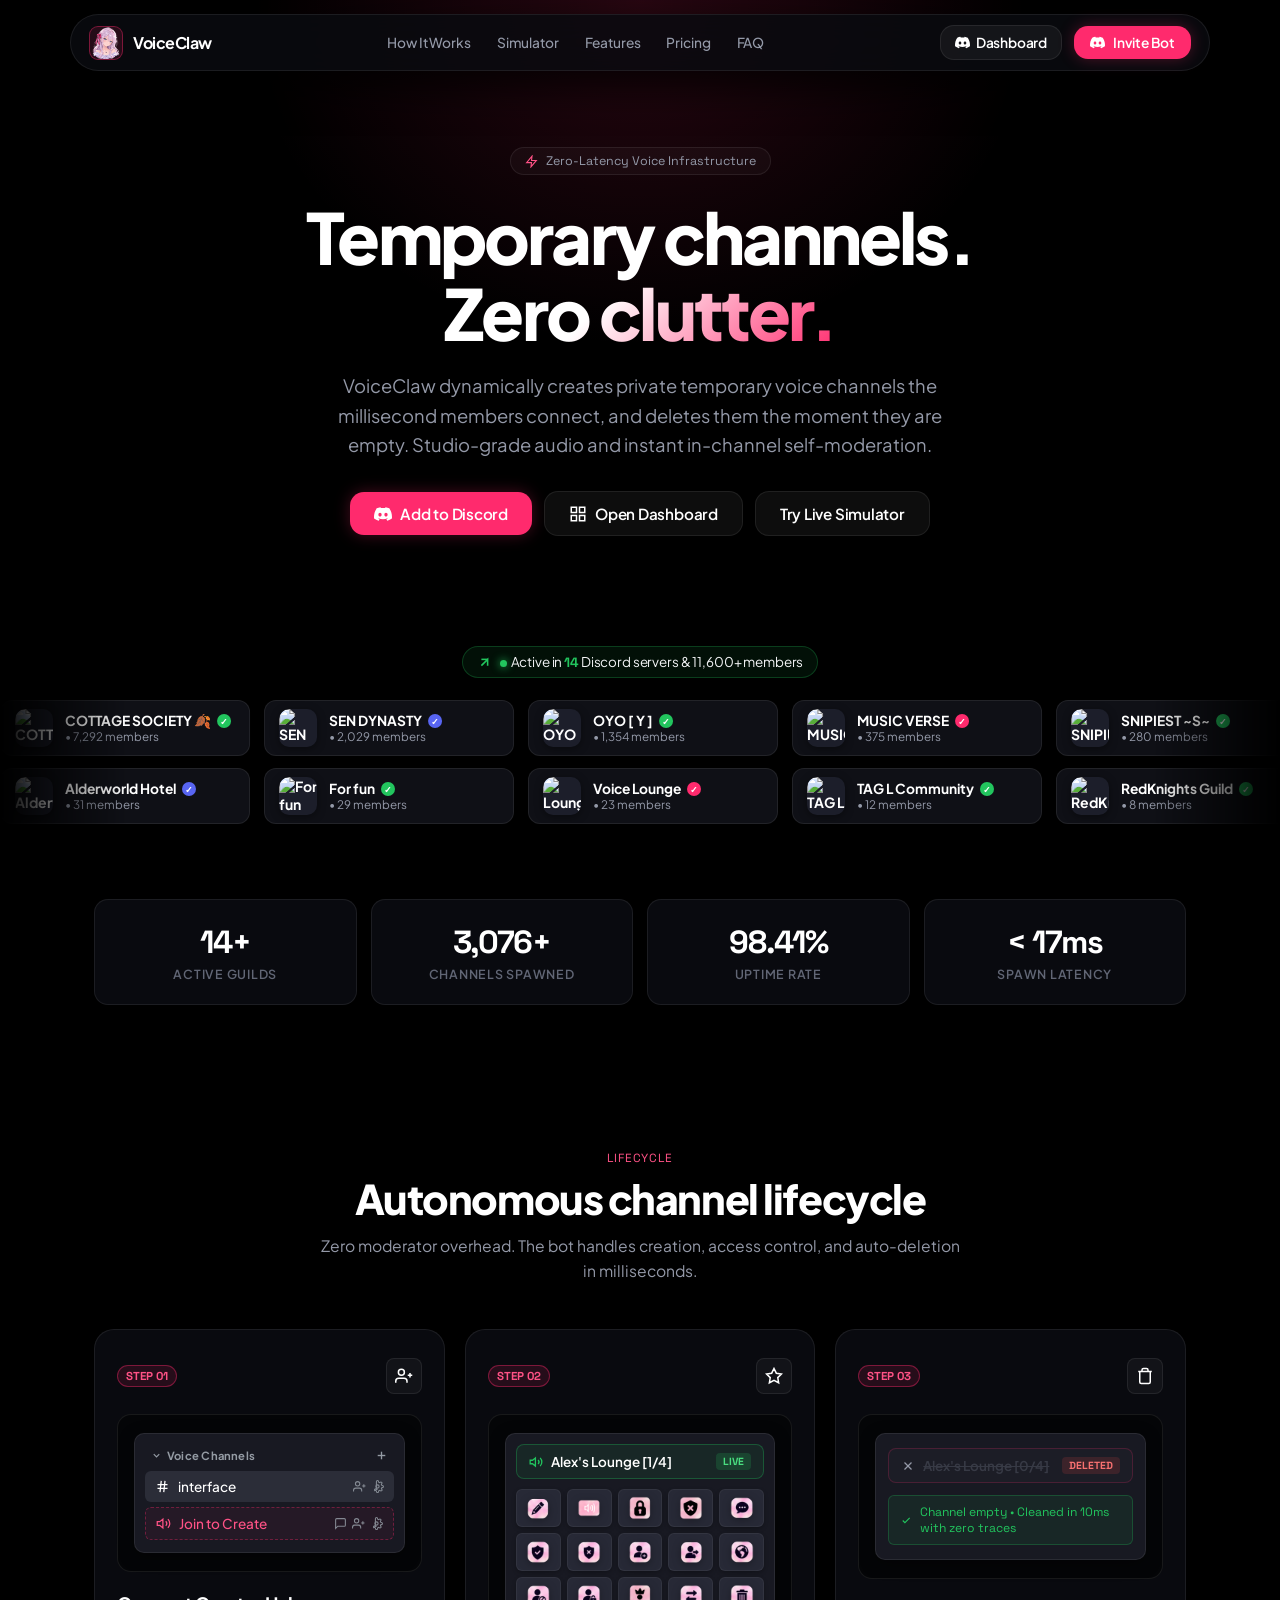
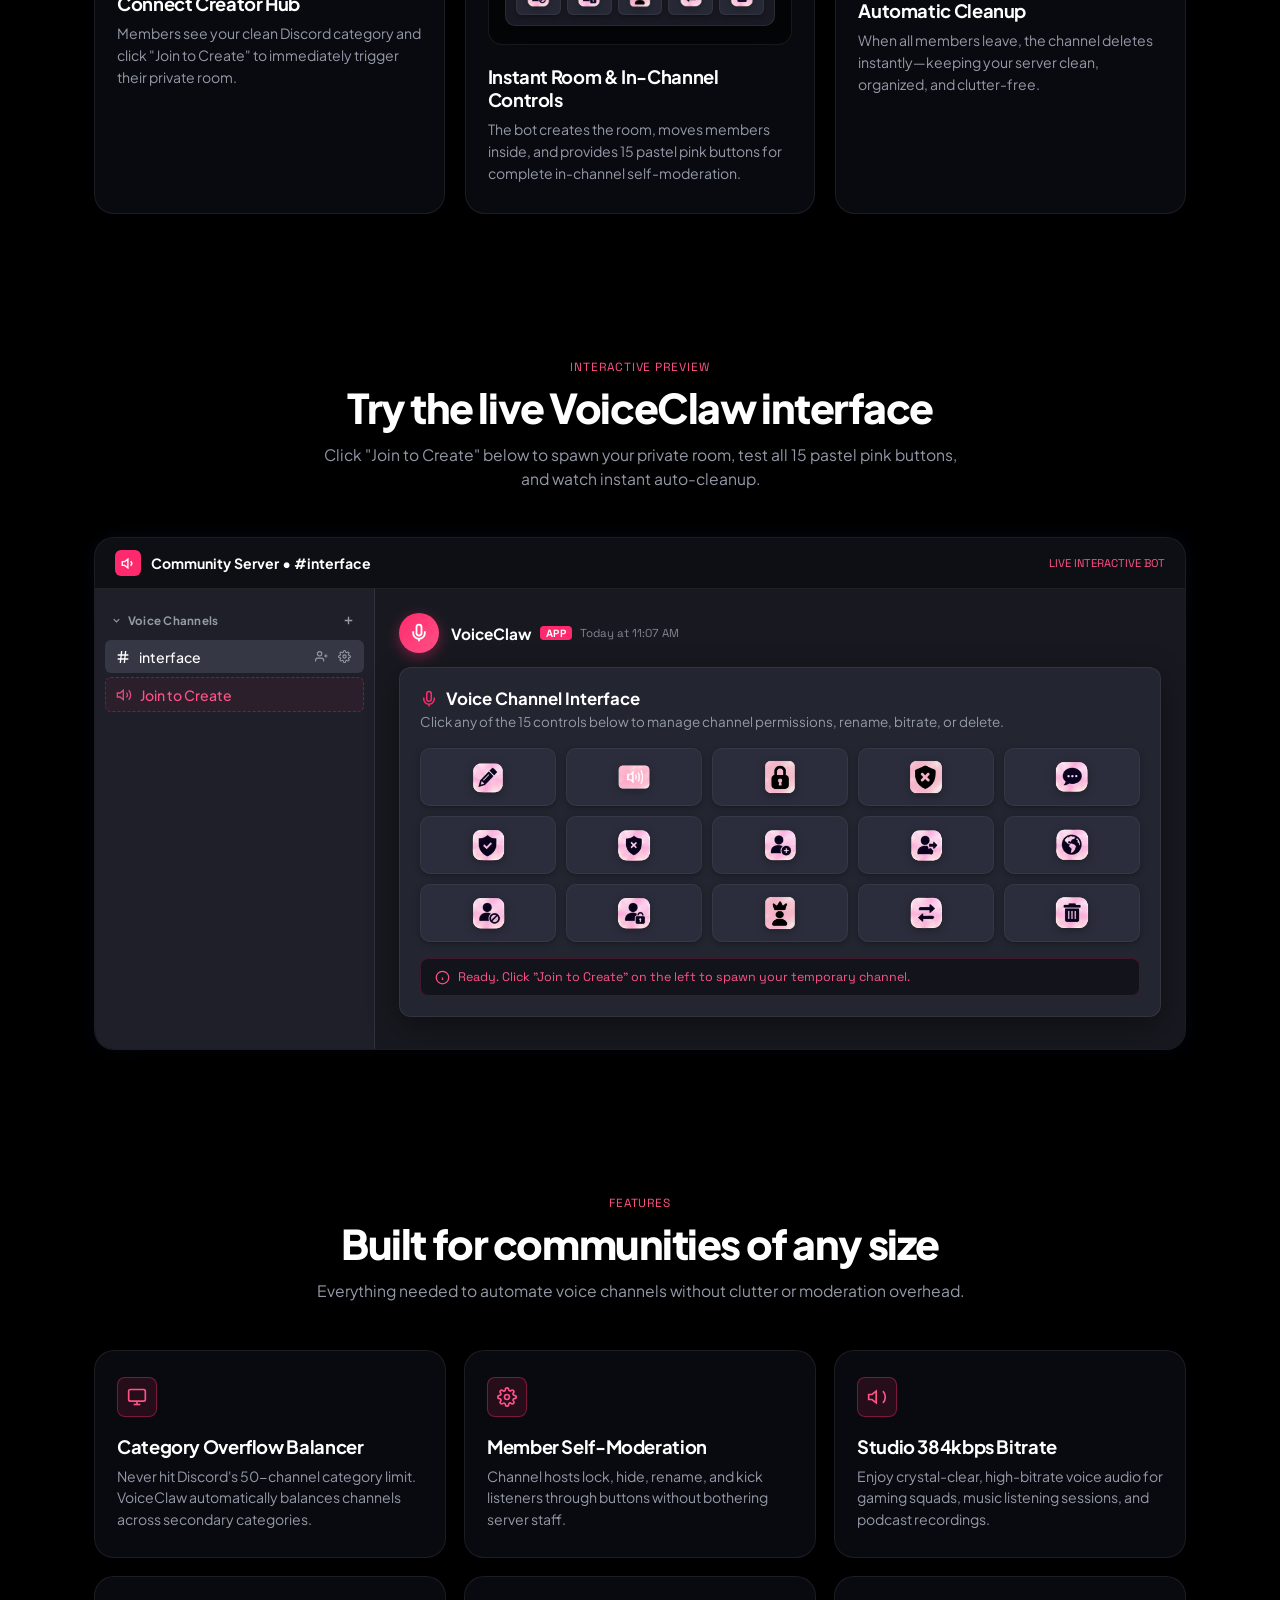
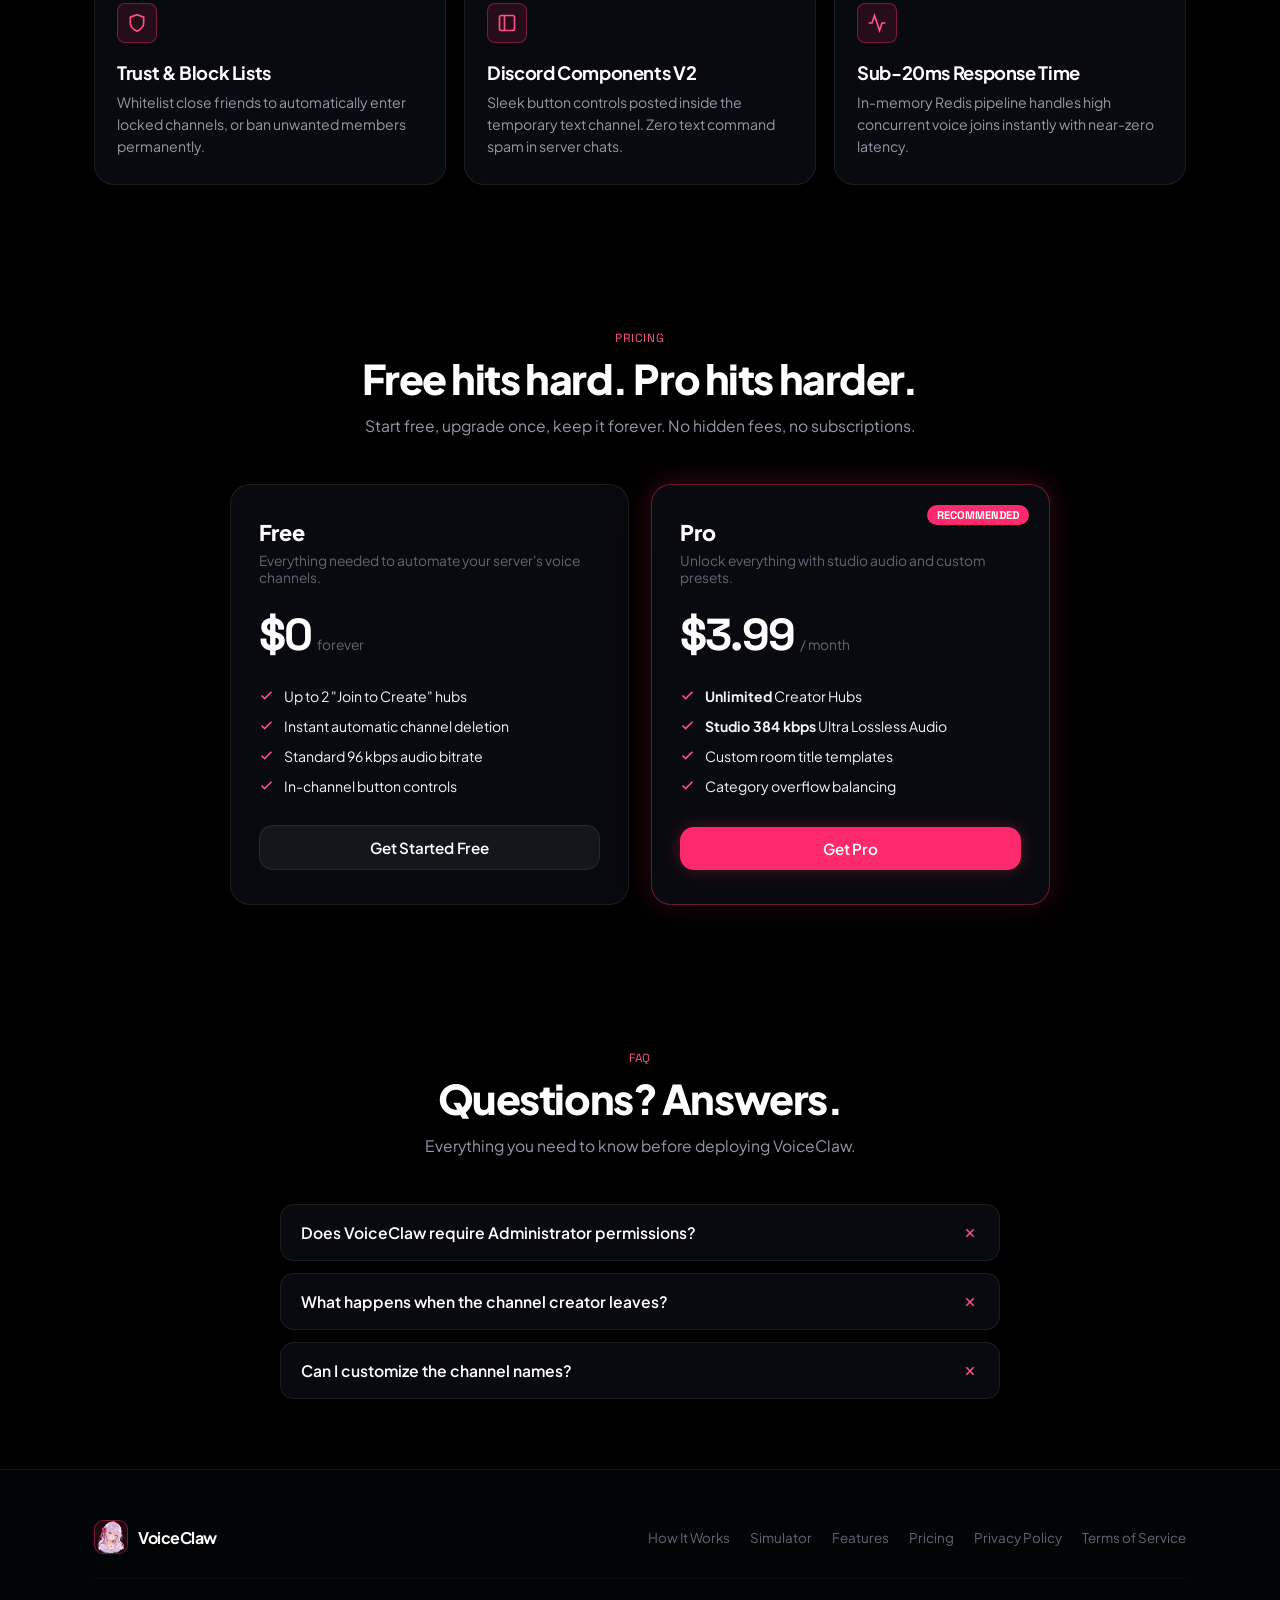
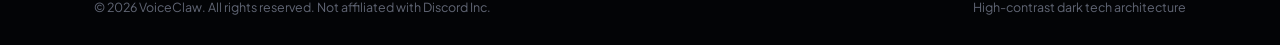
==== commit af1f731e: "feat(branding): update official brand logo and favicon across all web pages" ====
--- a/index.html
+++ b/index.html
@@ -26,11 +26,7 @@
     <div class="nav-container">
       <a href="#" class="brand" aria-label="VoiceClaw Home">
         <div class="brand-icon-box">
-          <svg width="18" height="18" viewBox="0 0 24 24" fill="none" stroke="currentColor" stroke-width="2.2" stroke-linecap="round" stroke-linejoin="round">
-            <polygon points="11 5 6 9 2 9 2 15 6 15 11 19 11 5"/>
-            <path d="M19.07 4.93a10 10 0 0 1 0 14.14"/>
-            <path d="M15.54 8.46a5 5 0 0 1 0 7.07"/>
-          </svg>
+          <img src="/favicon.png" alt="VoiceClaw" class="brand-logo-img">
         </div>
         <span class="brand-name">VoiceClaw</span>
       </a>
@@ -1114,10 +1110,7 @@
       <div class="footer-row">
         <a href="#" class="brand">
           <div class="brand-icon-box">
-            <svg width="16" height="16" viewBox="0 0 24 24" fill="none" stroke="currentColor" stroke-width="2.2">
-              <polygon points="11 5 6 9 2 9 2 15 6 15 11 19 11 5"/>
-              <path d="M19.07 4.93a10 10 0 0 1 0 14.14"/>
-            </svg>
+            <img src="/favicon.png" alt="VoiceClaw" class="brand-logo-img">
           </div>
           <span class="brand-name">VoiceClaw</span>
         </a>
--- a/style.css
+++ b/style.css
@@ -185,6 +185,15 @@
   align-items: center;
   justify-content: center;
   color: var(--accent-bright);
+  overflow: hidden;
+}
+
+.brand-logo-img {
+  width: 100%;
+  height: 100%;
+  object-fit: cover;
+  border-radius: inherit;
+  display: block;
 }
 
 .brand-name {
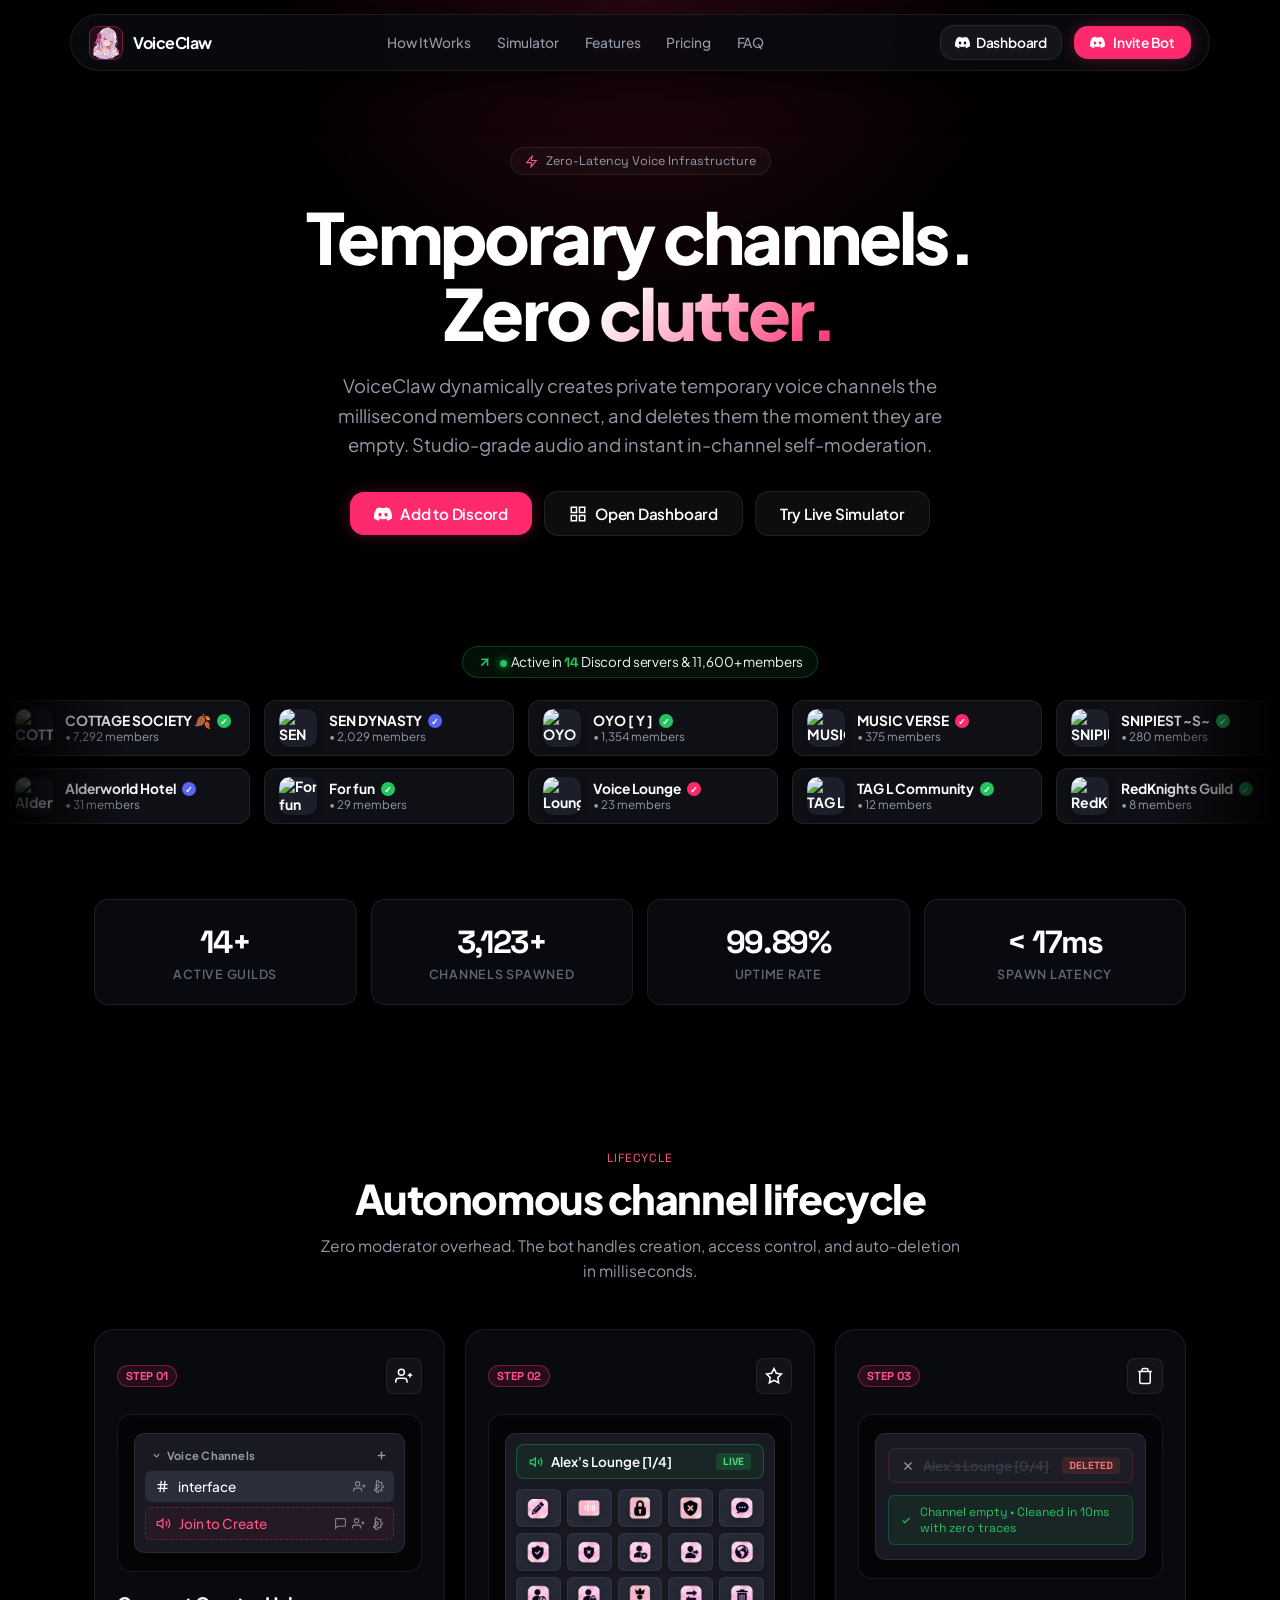
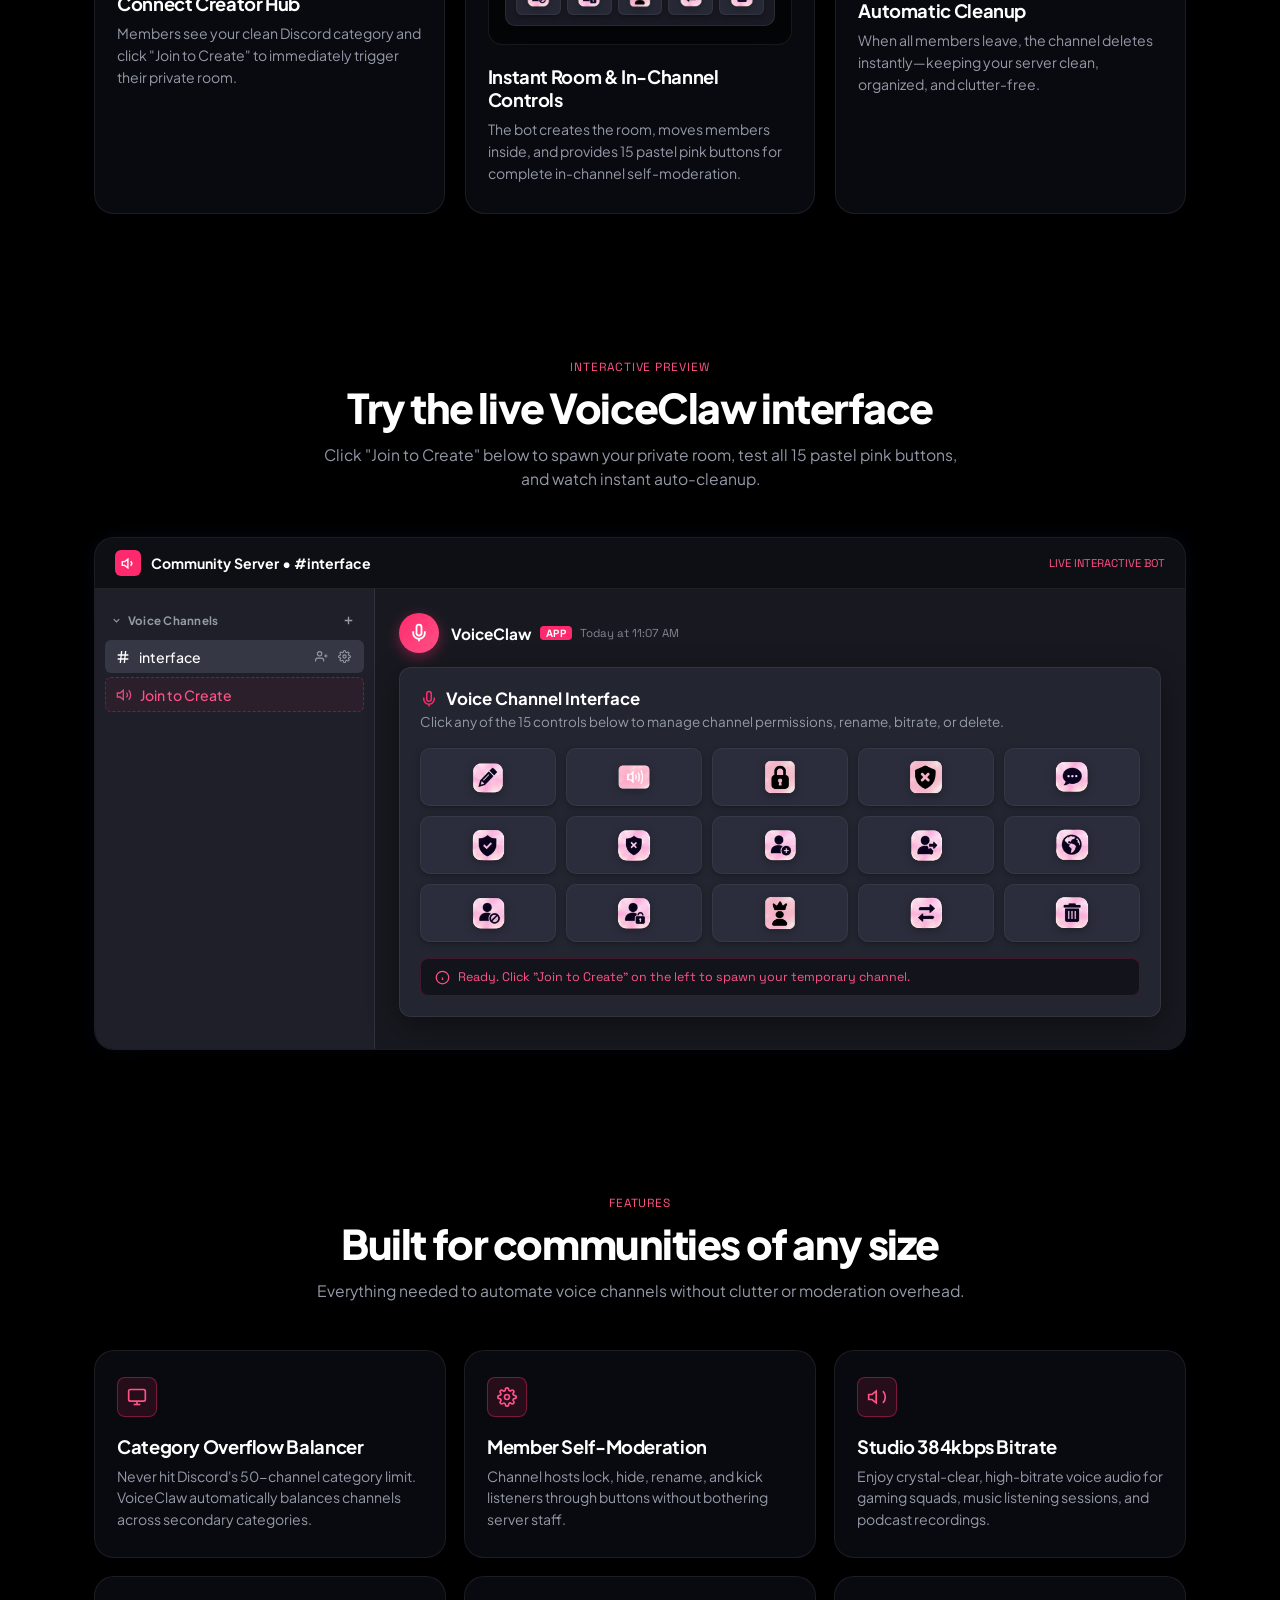
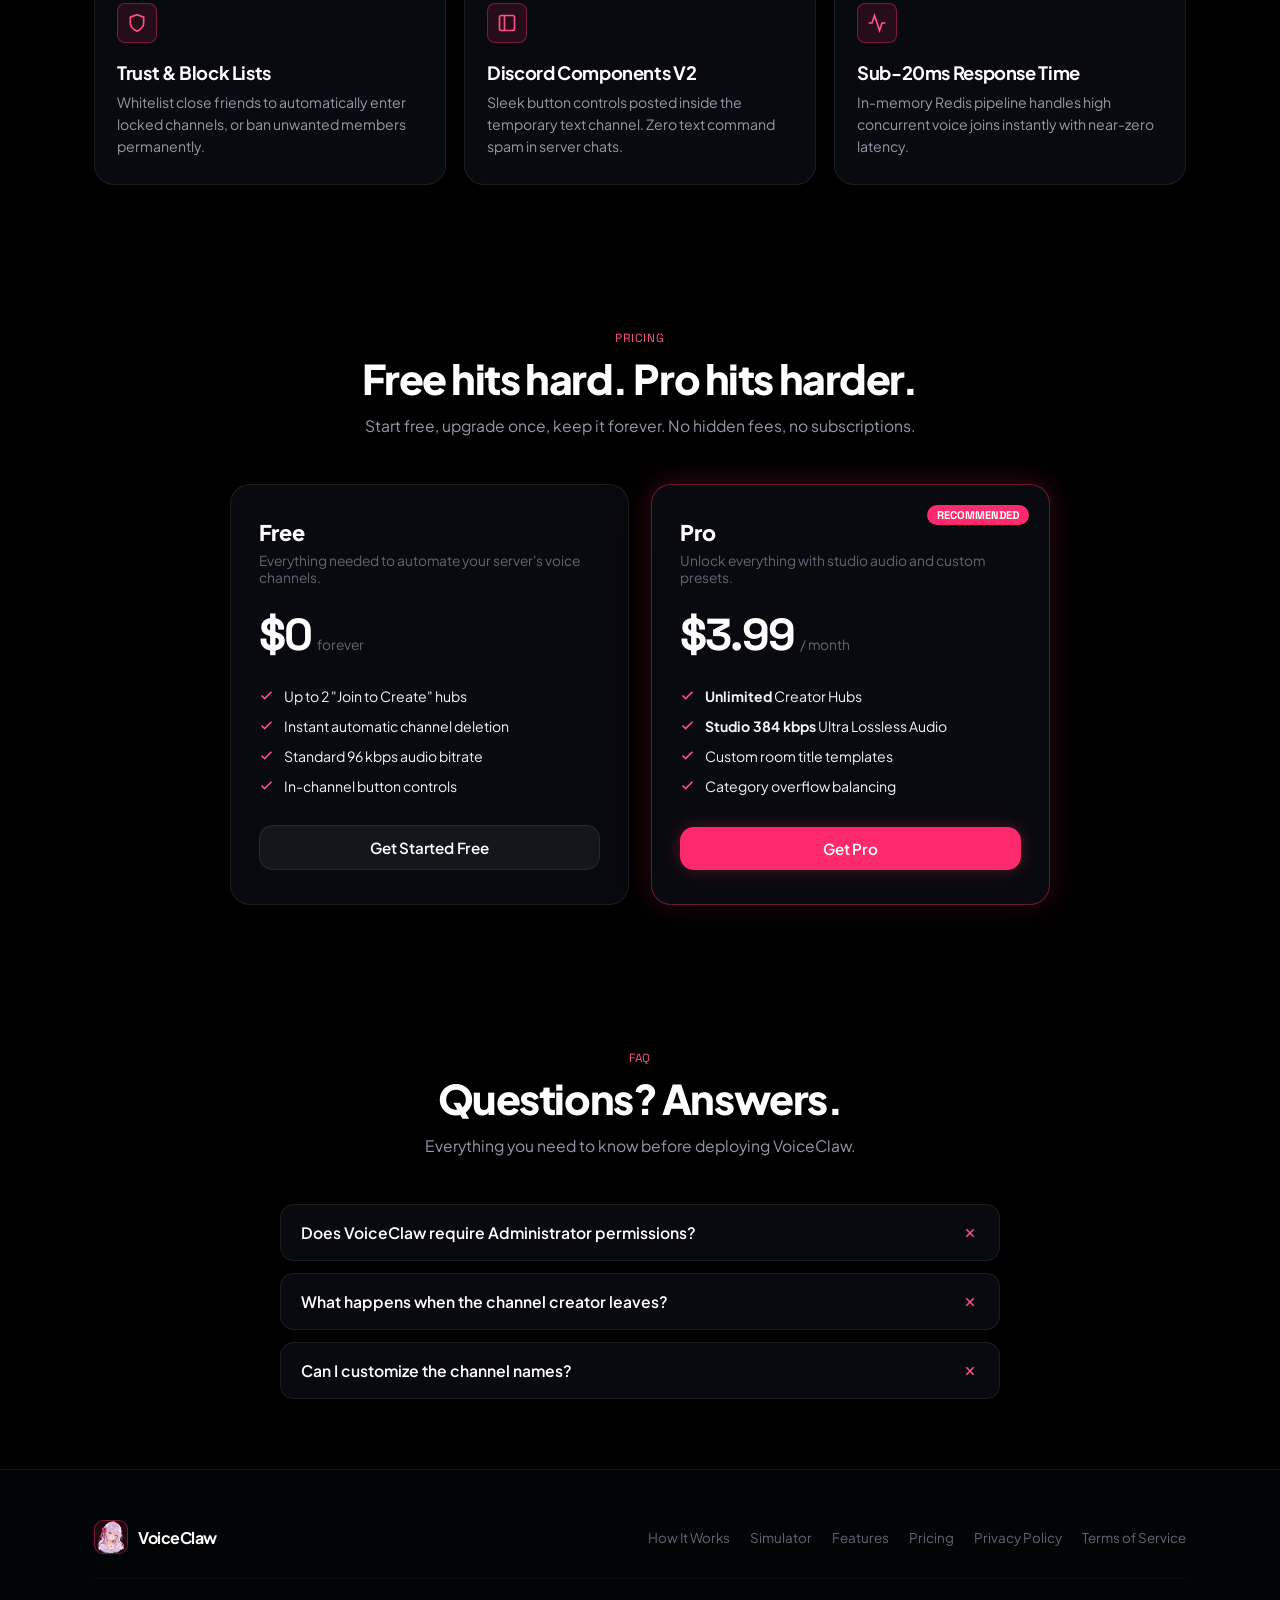
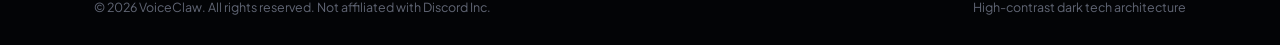
==== commit e8d44313: "fix(responsive): completely eliminate horizontal overflow and overhaul mobile css" ====
--- a/index.html
+++ b/index.html
@@ -12,7 +12,7 @@
   <link rel="preconnect" href="https://fonts.gstatic.com" crossorigin>
   <link href="https://fonts.googleapis.com/css2?family=Plus+Jakarta+Sans:wght@400;500;600;700;800&family=Space+Grotesk:wght@500;700&display=swap" rel="stylesheet">
 
-  <link rel="stylesheet" href="style.css?v=3.2">
+  <link rel="stylesheet" href="style.css?v=3.3">
 </head>
 <body>
 
--- a/style.css
+++ b/style.css
@@ -67,25 +67,31 @@
   text-rendering: optimizeLegibility;
   -webkit-font-smoothing: antialiased;
   -moz-osx-font-smoothing: grayscale;
+  width: 100%;
+  max-width: 100vw;
+  overflow-x: hidden;
 }
 
 body {
   min-height: 100vh;
   display: flex;
   flex-direction: column;
+  width: 100%;
+  max-width: 100vw;
   overflow-x: hidden;
   background: var(--bg-black);
   position: relative;
 }
 
-/* Subtle, sharp ambient glow at top center (VoiceClaw Pink) */
+/* Subtle, sharp ambient glow at top center (VoiceClaw Pink) - Viewport clamped */
 body::after {
   content: '';
   position: absolute;
   top: 0;
   left: 50%;
   transform: translateX(-50%);
-  width: 800px;
+  width: min(800px, 100vw);
+  max-width: 100%;
   height: 350px;
   background: radial-gradient(ellipse at 50% 0%, rgba(255, 42, 109, 0.16) 0%, transparent 70%);
   pointer-events: none;
@@ -364,6 +370,9 @@
   padding: 10px 0 45px;
   overflow: hidden;
   position: relative;
+  width: 100%;
+  max-width: 100vw;
+  contain: paint;
 }
 
 .servers-marquee-header {
@@ -371,11 +380,13 @@
   align-items: center;
   justify-content: center;
   margin-bottom: 22px;
+  padding: 0 16px;
 }
 
 .servers-badge {
   display: inline-flex;
   align-items: center;
+  justify-content: center;
   gap: 8px;
   background: rgba(34, 197, 94, 0.08);
   border: 1px solid rgba(34, 197, 94, 0.25);
@@ -385,6 +396,9 @@
   color: var(--text-primary);
   font-family: var(--font-sans);
   letter-spacing: -0.01em;
+  max-width: 100%;
+  text-align: center;
+  flex-wrap: wrap;
 }
 
 .servers-badge strong {
@@ -859,6 +873,7 @@
   border: 1px solid rgba(255, 255, 255, 0.05);
   border-radius: 6px;
   height: 38px;
+  min-width: 0;
   display: flex;
   align-items: center;
   justify-content: center;
@@ -1362,6 +1377,7 @@
   border-radius: 10px;
   padding: 10px 6px;
   min-height: 54px;
+  min-width: 0;
   display: flex;
   align-items: center;
   justify-content: center;
@@ -1572,12 +1588,6 @@
   }
 }
 
-@media (max-width: 480px) {
-  .vc-matrix-grid {
-    grid-template-columns: repeat(2, 1fr);
-  }
-}
-
 /* ==========================================================================
    Section: Features Grid (iuno.lol Style Sharp Cards)
    ========================================================================== */
@@ -1893,7 +1903,9 @@
   transform: translateY(0);
 }
 
-/* Responsive */
+/* ==========================================================================
+   Comprehensive Mobile & Tablet Responsiveness (100% Zero Horizontal Overflow)
+   ========================================================================== */
 @media (max-width: 900px) {
   .steps-grid,
   .features-grid {
@@ -1909,19 +1921,241 @@
 }
 
 @media (max-width: 680px) {
+  /* Prevent any root expansion */
+  html, body {
+    overflow-x: hidden !important;
+    max-width: 100vw !important;
+    width: 100% !important;
+  }
+
+  /* Compact Container */
+  .container {
+    padding: 0 16px;
+    max-width: 100%;
+  }
+
+  /* Header & Navigation Bar */
+  .site-header {
+    padding: 10px 14px 0;
+  }
+  .nav-container {
+    padding: 8px 12px;
+  }
   .nav-links, .status-badge {
     display: none;
   }
-  .metrics-grid,
-  .pricing-grid,
-  .steps-grid,
-  .features-grid {
+  .nav-actions {
+    gap: 6px;
+  }
+  .nav-actions .btn {
+    padding: 6px 10px;
+    font-size: 0.8rem;
+    gap: 4px;
+  }
+
+  /* Hero Section */
+  .hero {
+    padding: 75px 0 35px;
+  }
+  .hero-title {
+    font-size: 2.1rem;
+    line-height: 1.15;
+  }
+  .hero-desc {
+    font-size: 0.95rem;
+    margin-bottom: 24px;
+    padding: 0 4px;
+  }
+  .hero-actions {
+    flex-direction: column;
+    gap: 10px;
+    width: 100%;
+    margin-bottom: 35px;
+  }
+  .hero-actions .btn {
+    width: 100%;
+    max-width: 320px;
+  }
+
+  /* Servers Badge */
+  .servers-badge {
+    font-size: 0.76rem;
+    padding: 6px 12px;
+    max-width: 100%;
+    text-align: center;
+  }
+
+  /* 2x2 Metrics Grid */
+  .metrics-section {
+    padding: 10px 0 40px;
+  }
+  .metrics-grid {
+    grid-template-columns: repeat(2, 1fr);
+    gap: 10px;
+  }
+  .metric-card {
+    padding: 16px 10px;
+  }
+  .metric-num {
+    font-size: 1.55rem;
+  }
+  .metric-lbl {
+    font-size: 0.68rem;
+  }
+
+  /* Steps Section */
+  .steps-section {
+    padding: 40px 0;
+  }
+  .steps-grid {
     grid-template-columns: 1fr;
-  }
-  .sim-controls-grid {
-    grid-template-columns: repeat(2, 1fr);
+    gap: 16px;
+  }
+  .step-card {
+    padding: 20px 16px;
+  }
+  .step-visual {
+    padding: 14px 10px;
+    min-height: 120px;
+  }
+  .vc-step-matrix-grid {
+    gap: 4px;
+  }
+  .vc-step-matrix-btn {
+    height: 32px;
+  }
+  .vc-step-matrix-btn img {
+    width: 20px;
+    height: 20px;
+  }
+
+  /* Simulator Section */
+  .simulator-section {
+    padding: 40px 0;
+  }
+  .sim-box {
+    border-radius: var(--radius-md);
+  }
+  .sim-header-bar {
+    padding: 10px 12px;
+  }
+  .sim-sidebar {
+    padding: 12px 10px;
+  }
+  .sim-pane {
+    padding: 14px 10px;
+  }
+  .sim-v2-container {
+    padding: 14px 10px;
+  }
+  .sim-v2-heading {
+    font-size: 0.95rem;
+  }
+  .sim-v2-desc {
+    font-size: 0.78rem;
+  }
+  .sim-room-banner {
+    padding: 10px 12px;
+    flex-wrap: wrap;
+    gap: 8px;
+  }
+  .vc-matrix-grid {
+    grid-template-columns: repeat(3, 1fr) !important;
+    gap: 6px;
+  }
+  .vc-matrix-btn {
+    min-height: 44px;
+    padding: 6px 4px;
+  }
+  .vc-matrix-btn img {
+    width: 24px;
+    height: 24px;
+  }
+
+  /* Features & Pricing */
+  .features-section,
+  .pricing-section,
+  .faq-section {
+    padding: 40px 0;
+  }
+  .features-grid,
+  .pricing-grid {
+    grid-template-columns: 1fr;
+    gap: 16px;
+  }
+  .feature-card {
+    padding: 20px 16px;
+  }
+  .pricing-card {
+    padding: 24px 18px;
+  }
+
+  /* FAQ */
+  .faq-btn {
+    padding: 14px 16px;
+    font-size: 0.9rem;
+  }
+  .faq-content-inner {
+    padding: 0 16px 14px;
+    font-size: 0.84rem;
+  }
+
+  /* Footer */
+  .site-footer {
+    padding: 35px 0 25px;
+  }
+  .footer-row {
+    flex-direction: column;
+    align-items: center;
+    text-align: center;
+    gap: 18px;
+  }
+  .footer-links {
+    justify-content: center;
+    gap: 12px 18px;
+  }
+  .footer-copy {
+    flex-direction: column;
+    text-align: center;
+    gap: 8px;
+  }
+}
+
+@media (max-width: 400px) {
+  .site-header {
+    padding: 8px 10px 0;
+  }
+  .nav-container {
+    padding: 6px 10px;
+  }
+  .brand-name {
+    font-size: 0.92rem;
+  }
+  .nav-actions .btn {
+    padding: 5px 8px;
+    font-size: 0.74rem;
   }
   .hero-title {
-    font-size: 2.4rem;
-  }
-}
+    font-size: 1.85rem;
+  }
+  .vc-step-matrix-grid {
+    gap: 3px;
+  }
+  .vc-step-matrix-btn {
+    height: 30px;
+  }
+  .vc-step-matrix-btn img {
+    width: 18px;
+    height: 18px;
+  }
+  .vc-matrix-grid {
+    gap: 4px;
+  }
+  .vc-matrix-btn {
+    min-height: 40px;
+  }
+  .vc-matrix-btn img {
+    width: 20px;
+    height: 20px;
+  }
+}
